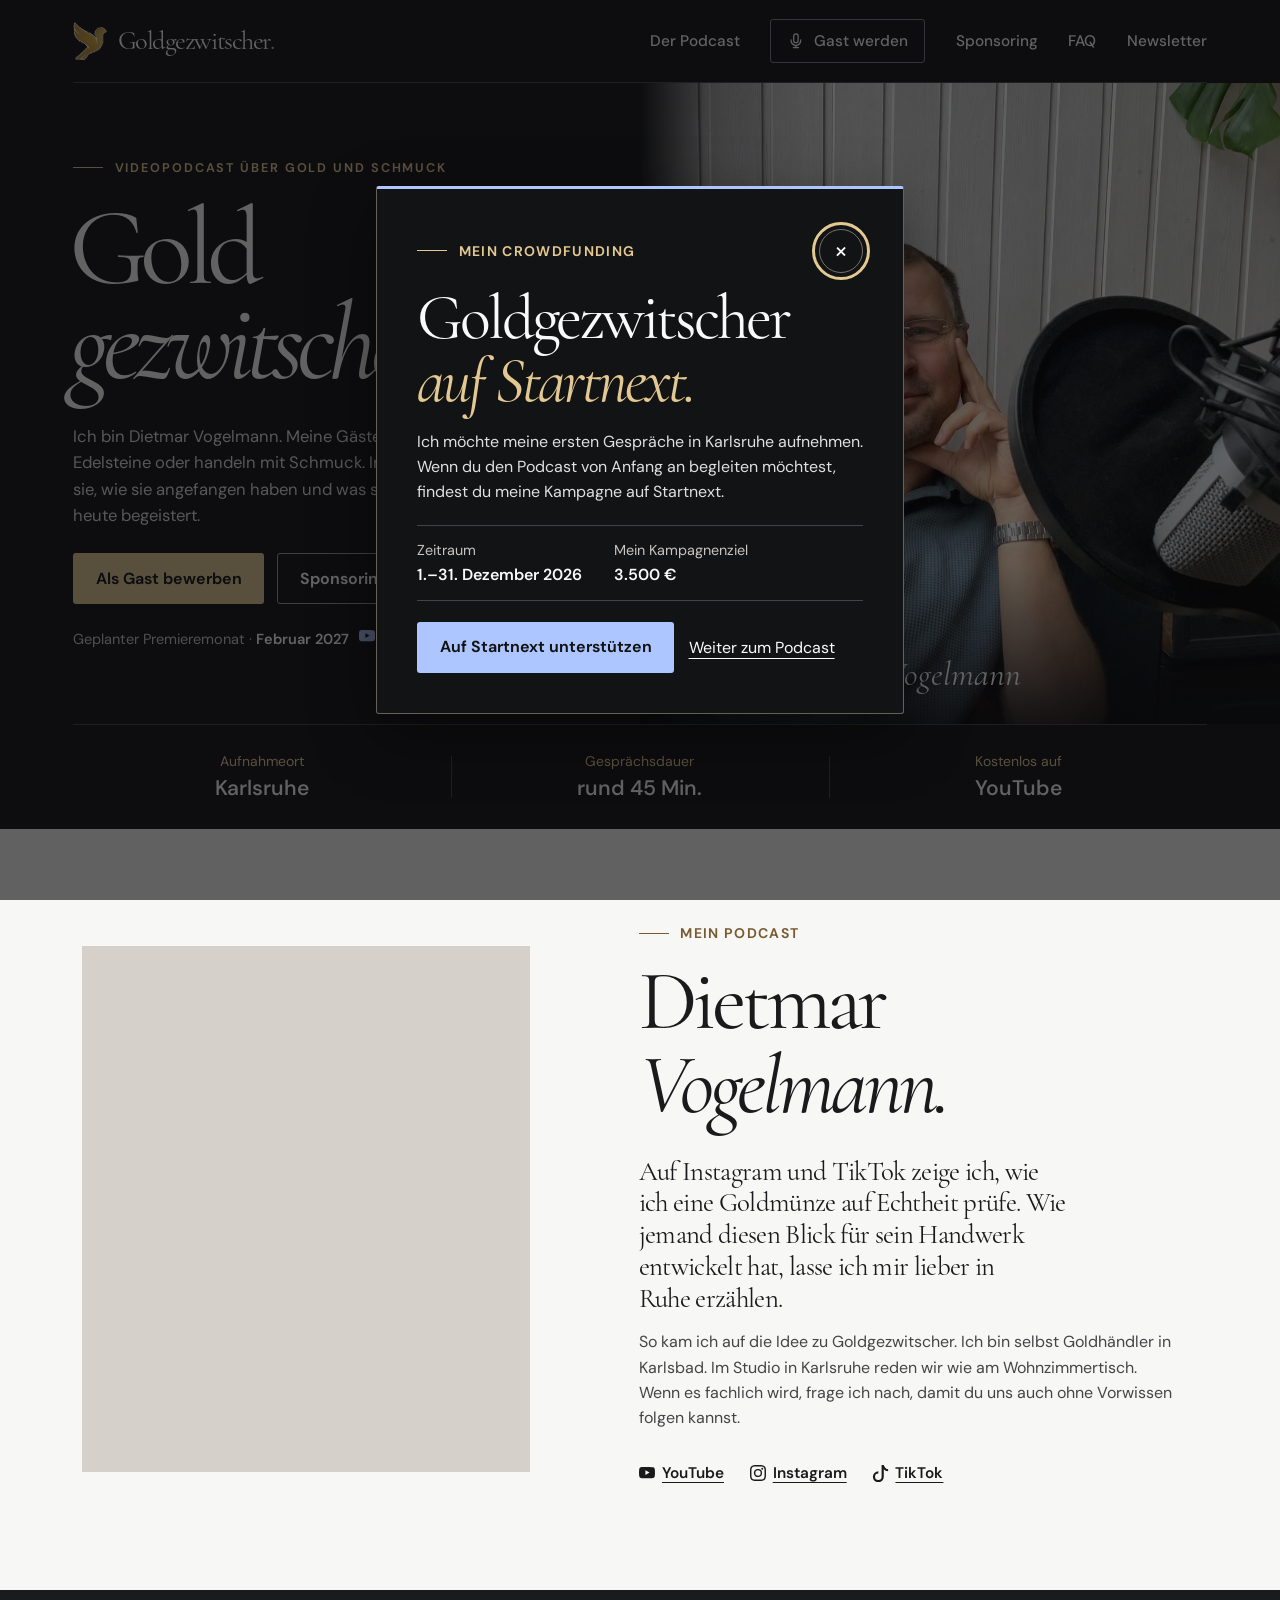
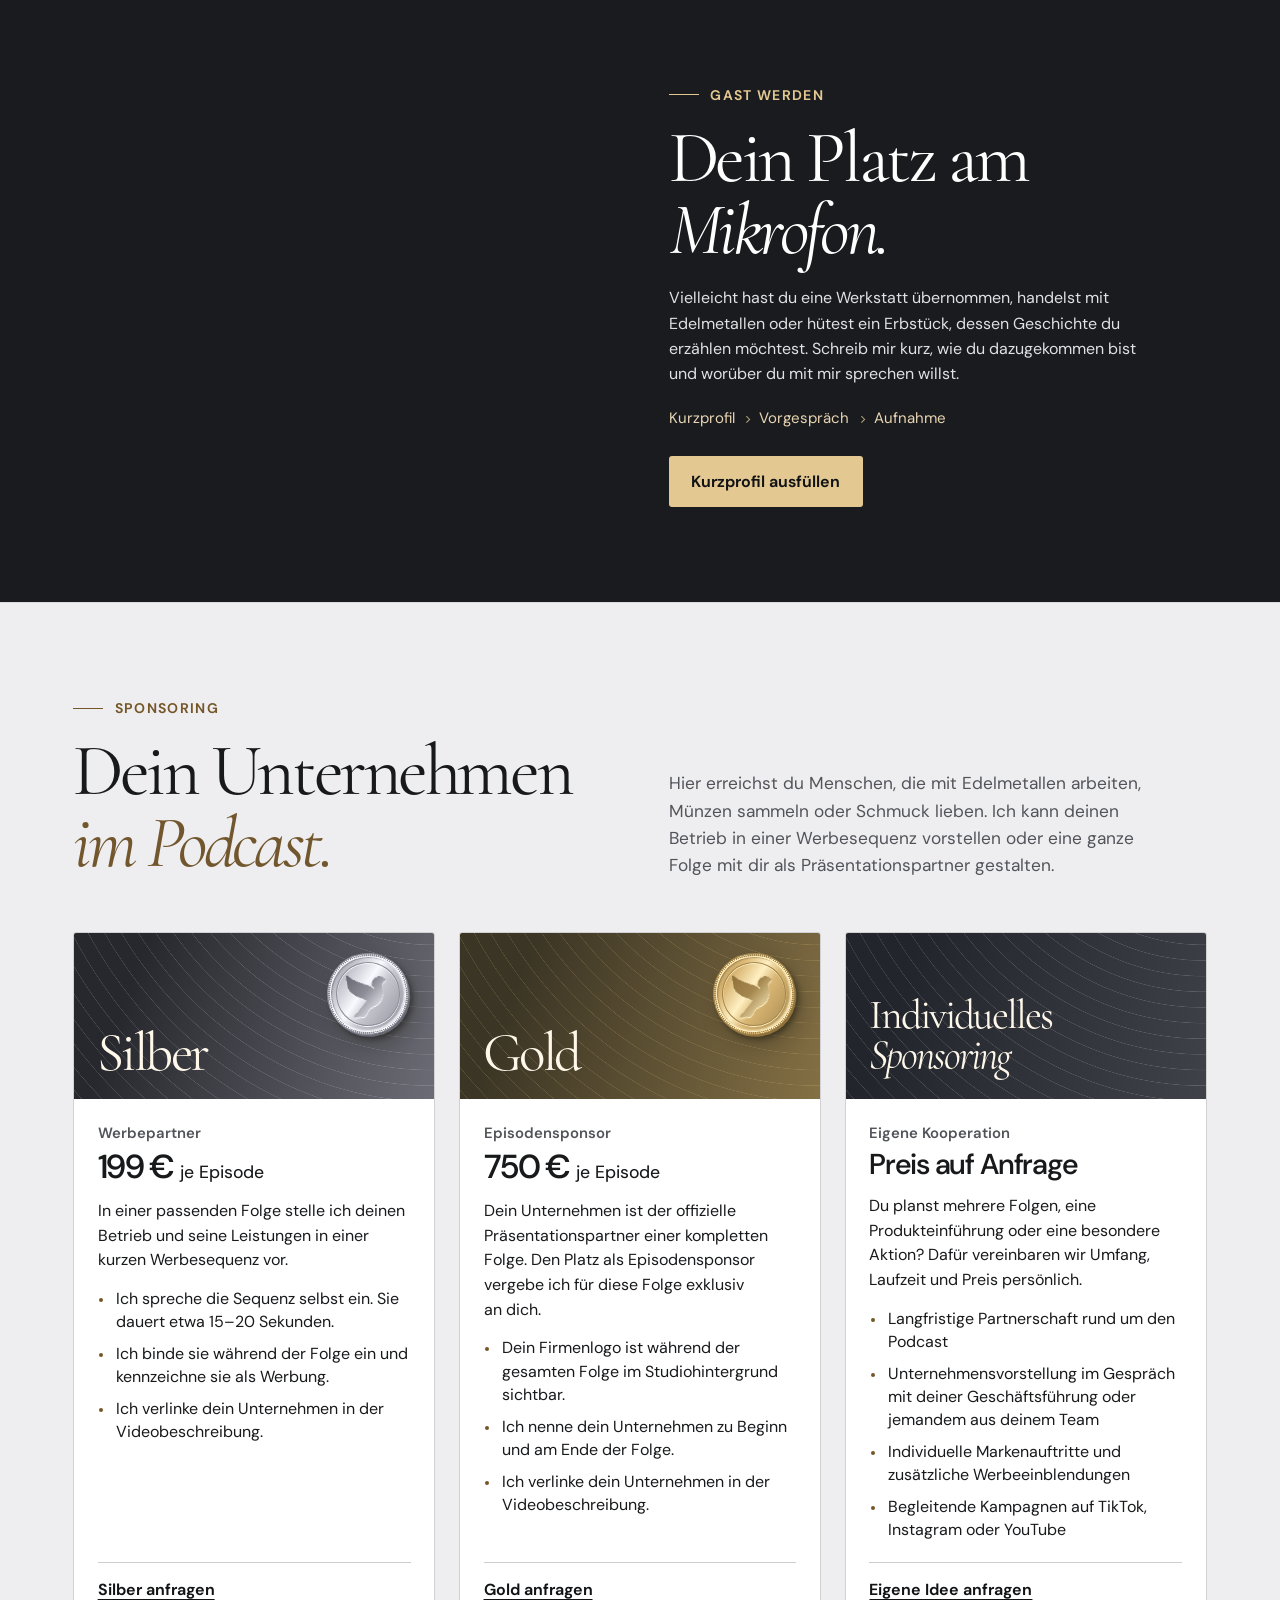
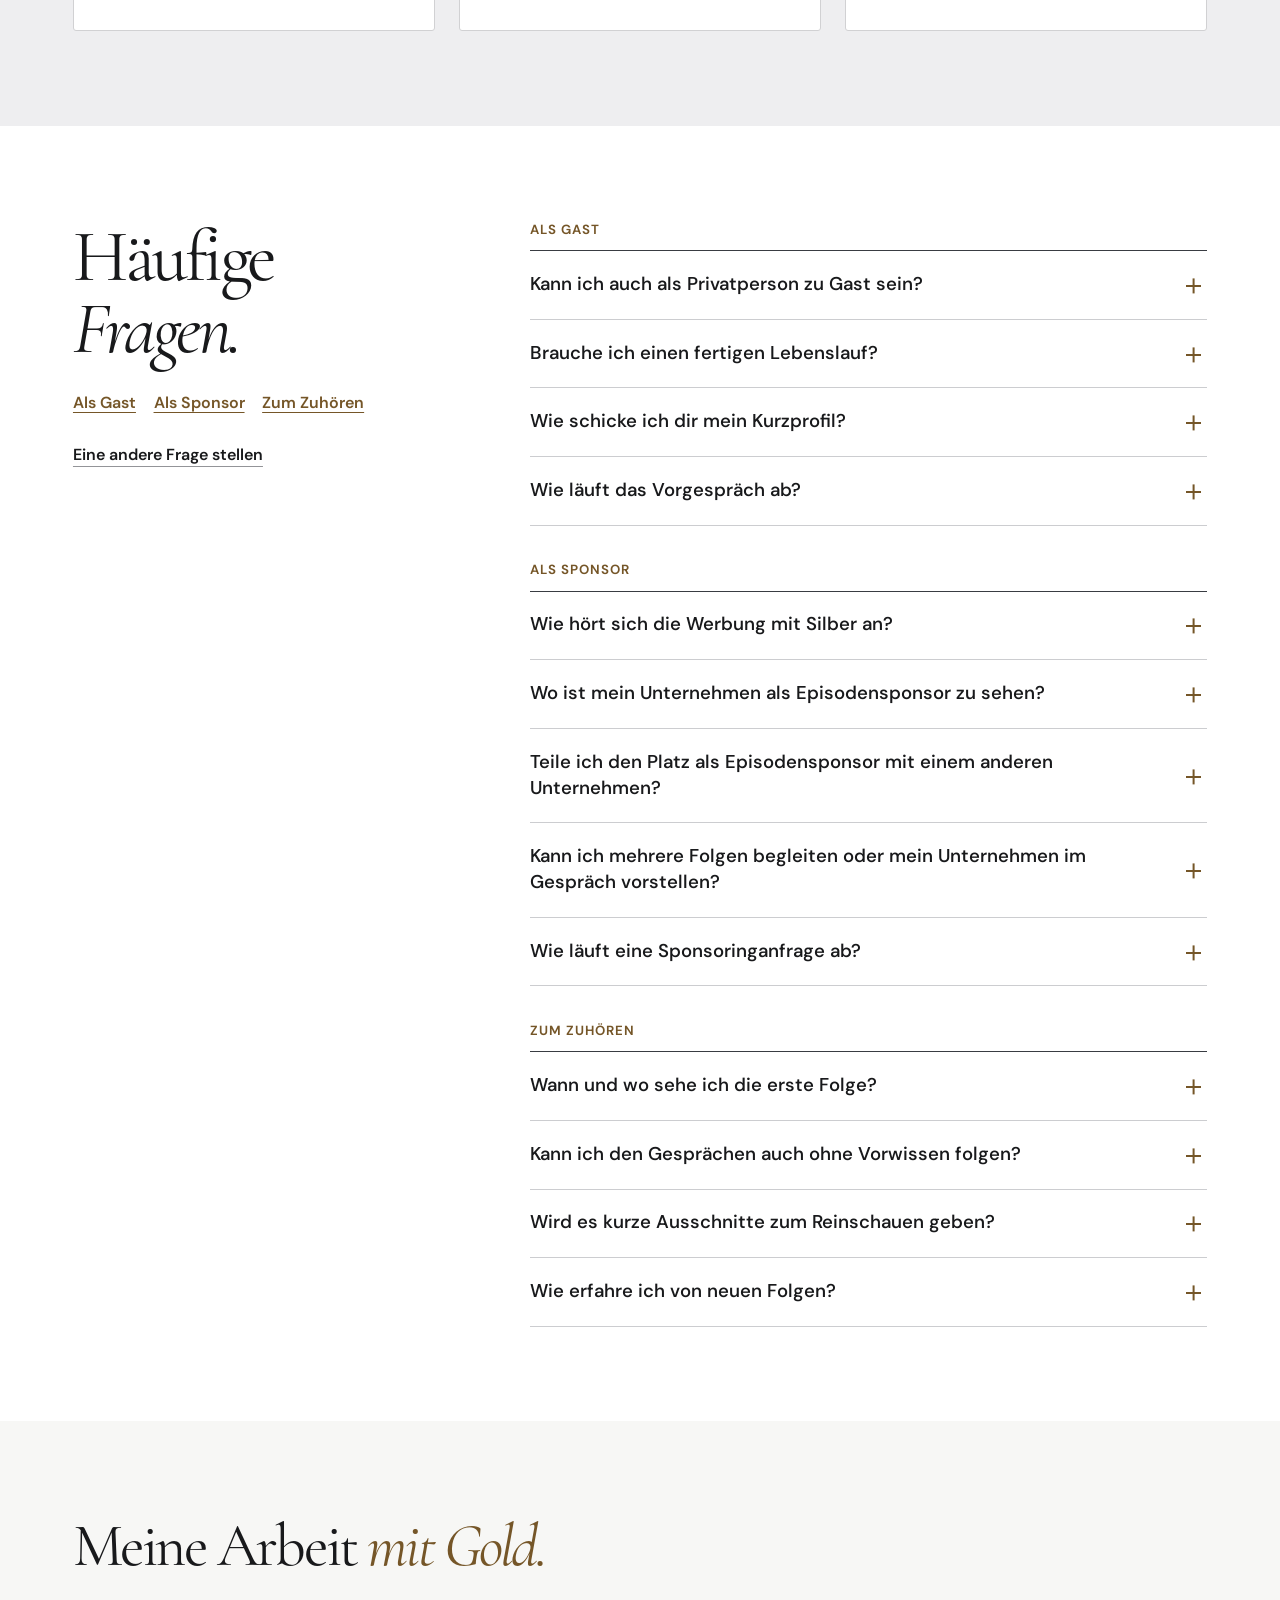
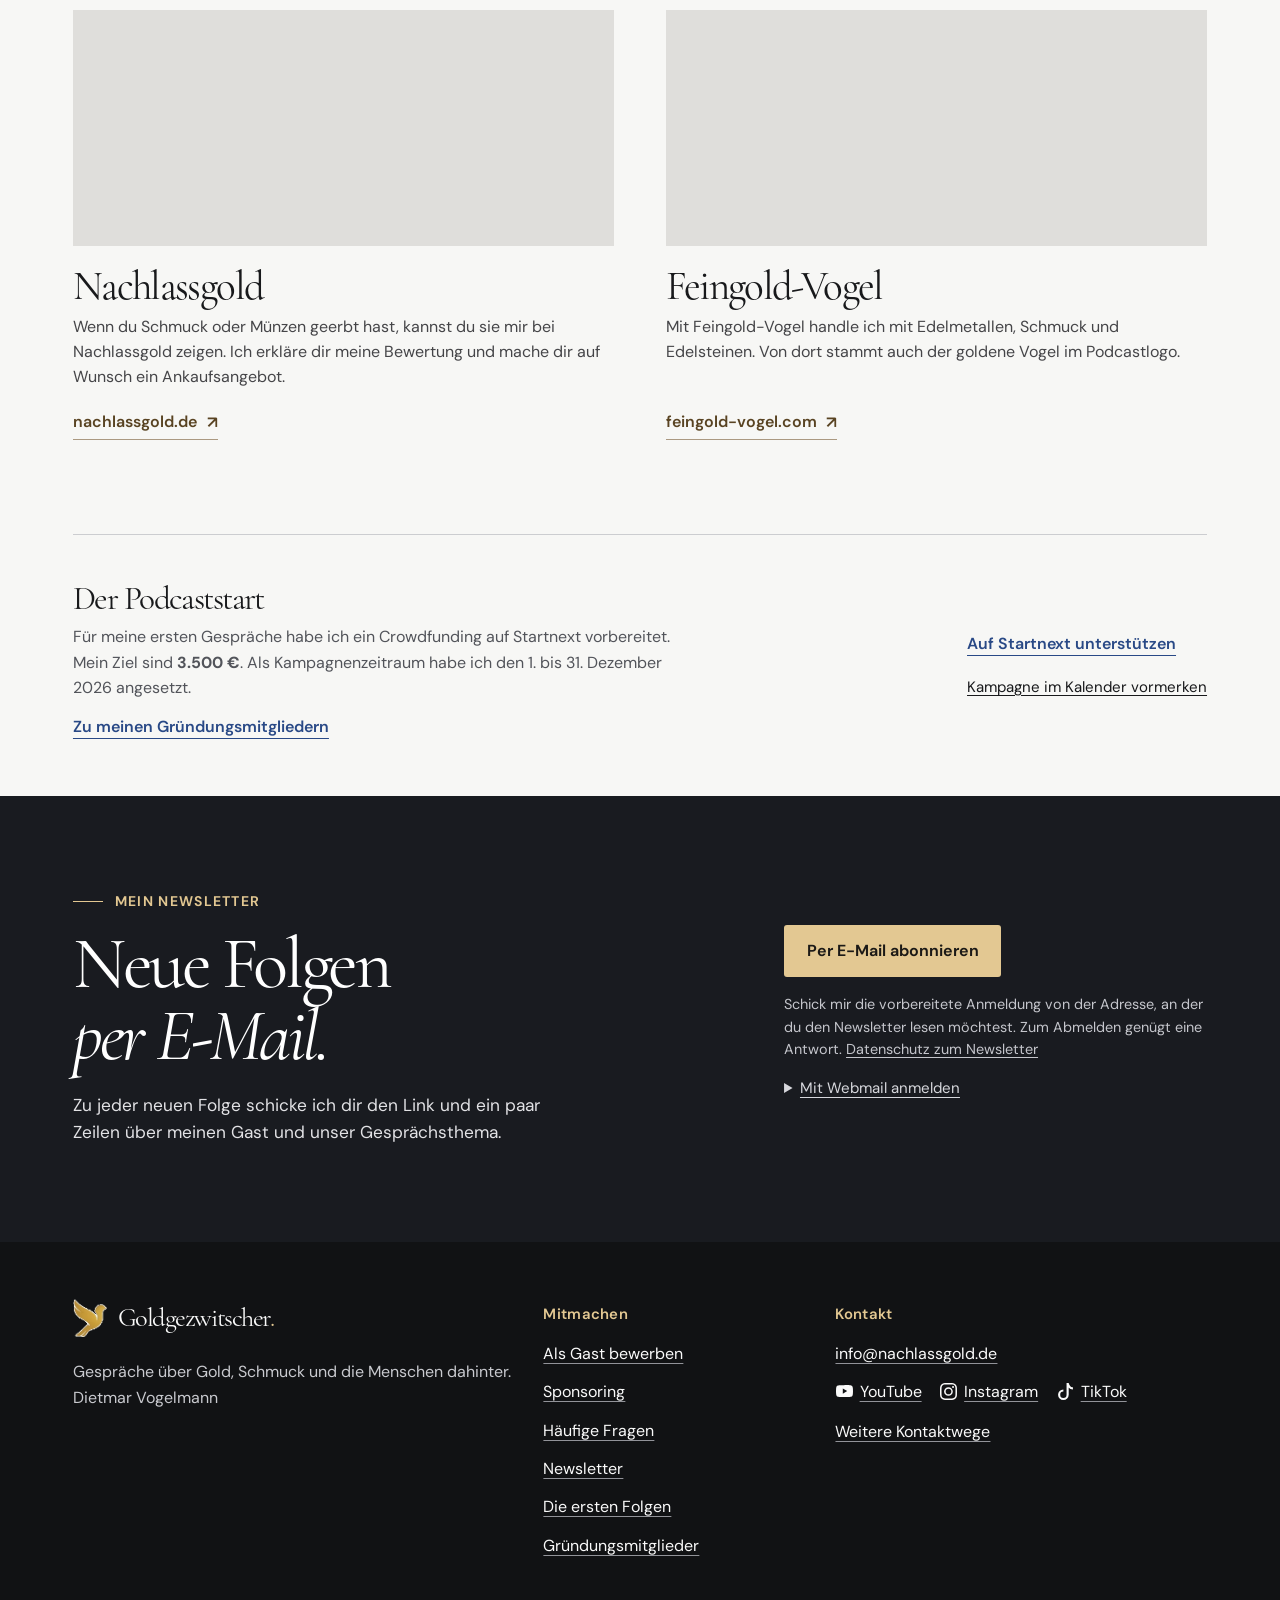
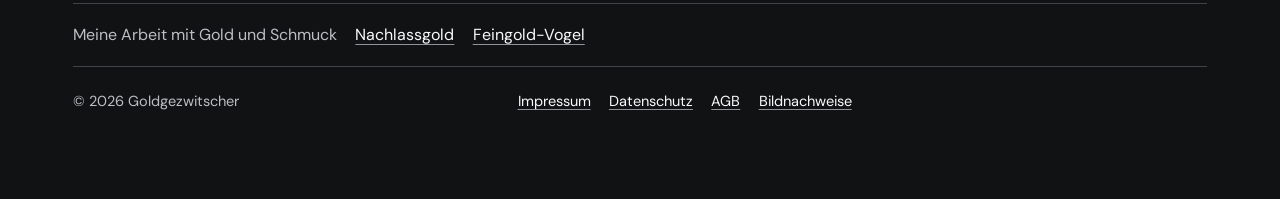
==== index.html @ 33277811 "Mache den Kampagnenhinweis wieder aufrufbar und ergänze Saphirblau" ====
<!doctype html>
<html lang="de">
  <head>
    <meta charset="utf-8">
    <meta name="viewport" content="width=device-width,initial-scale=1">
    <meta name="robots" content="noindex,nofollow">
    <meta name="referrer" content="no-referrer">
    <meta http-equiv="x-dns-prefetch-control" content="off">
    <meta http-equiv="Content-Security-Policy" content="default-src 'none'; img-src 'self'; style-src 'self'; script-src 'self'; font-src 'self'; connect-src 'self'; media-src 'self'; frame-src 'none'; object-src 'none'; base-uri 'none'; form-action 'none'">
    <meta name="theme-color" content="#121315">
    <title>Goldgezwitscher · Gespräche über Gold und Schmuck</title>
    <meta name="description" content="Ich bin Dietmar Vogelmann. In meinem Videopodcast erzählen Menschen aus Werkstatt und Handel von ihrer Arbeit mit Gold. Hier kannst du dich als Gast vorstellen oder ein Sponsoring anfragen.">
    <meta property="og:title" content="Goldgezwitscher · Gespräche über Gold und Schmuck">
    <meta property="og:description" content="Ich bin Dietmar Vogelmann. In meinem Videopodcast erzählen Menschen aus Werkstatt und Handel von ihrer Arbeit mit Gold. Hier kannst du dich als Gast vorstellen oder ein Sponsoring anfragen.">
    <meta property="og:image" content="https://goldgezwitscher.rateriser.tech/assets/v7-dietmar-am-mikrofon-1110.webp">
    <link rel="icon" href="assets/haus-vogel.webp" type="image/webp">
    <link rel="preload" href="assets/fonts/cormorant.woff2" as="font" type="font/woff2" crossorigin>
    <link rel="preload" href="assets/fonts/cormorant-italic.woff2" as="font" type="font/woff2" crossorigin>
    <link rel="stylesheet" href="assets/podcast.css?v=saphir1">
    <link rel="stylesheet" href="assets/sponsoring.css?v=angebote1">
    <link rel="stylesheet" href="assets/gastgeber.css?v=redaktion1">
    <link rel="stylesheet" href="assets/kampagne.css?v=saphir1">
    <script src="assets/podcast.js?v=saphir1" defer></script>
  </head>
  <body class="page-index">
    <a class="skip" href="#inhalt">Zum Inhalt</a>
    <header class="masthead">
      <div class="container header-inner">
        <a class="brand" href="index.html" aria-label="Goldgezwitscher, Startseite"><img src="assets/haus-vogel.webp" width="37" height="40" alt=""><span>Goldgezwitscher<span class="brand-stop">.</span></span></a>
        <button class="menu-toggle" type="button" aria-controls="hauptmenue" aria-expanded="false" hidden><span>Menü</span><svg class="icon" width="20" height="20" fill="none" stroke="currentColor" stroke-width="1.65" stroke-linecap="round" stroke-linejoin="round" aria-hidden="true" viewBox="0 0 24 24"><path d="M3 8h18M3 16h18"></path></svg></button>
        <nav id="hauptmenue" class="main-nav" aria-label="Hauptnavigation">
          <a href="#format">Der Podcast</a>
          <a href="#gast-werden" class="nav-guest"><svg class="icon" width="20" height="20" fill="none" stroke="currentColor" stroke-width="1.65" stroke-linecap="round" stroke-linejoin="round" aria-hidden="true" viewBox="0 0 24 24"><rect x="9" y="2.5" width="6" height="12" rx="3"></rect><path d="M5.5 10.5v1a6.5 6.5 0 0 0 13 0v-1M12 18v3m-3.5 0h7"></path></svg>Gast werden</a>
          <a href="#sponsoring">Sponsoring</a>
          <a href="#faq">FAQ</a>
          <a href="#startpost">Newsletter</a>
        </nav>
      </div>
    </header>
    <main id="inhalt" tabindex="-1">
      <section class="cover-hero">
        <div class="hero-stage">
          <div class="container hero-layout">
            <div class="hero-copy">
              <p class="eyebrow">Videopodcast über Gold und Schmuck</p>
              <h1 class="show-title" aria-label="Goldgezwitscher">Gold<em>gezwitscher<span>.</span></em></h1>
              <p class="hero-intro">Ich bin Dietmar Vogelmann. Meine Gäste schmieden Gold, prüfen Edelsteine oder handeln mit Schmuck. Im Podcast erzählen sie, wie sie angefangen haben und was sie an ihrer Arbeit bis heute begeistert.</p>
              <div class="actions hero-actions">
                <a class="button button-gold" href="bewerben.html#anfrage">Als Gast bewerben</a>
                <a class="button button-outline" href="#sponsoring">Sponsoring ansehen</a>
              </div>
              <p class="release-date"><span data-premiere-status>Geplanter Premieremonat · <time datetime="2027-02">Februar 2027</time></span> <a class="date-action" href="https://www.youtube.com/@feingoldvogel" data-premiere-action rel="external noreferrer">Mein YouTube-Kanal</a></p>
              <div class="theme-player" data-theme-player hidden>
                <p id="titelsong-label">Mein Titelsong</p>
                <audio aria-labelledby="titelsong-label" controls preload="none"></audio>
              </div>
            </div>
            <figure class="cover-portrait">
              <img src="assets/v7-dietmar-am-mikrofon-1110.webp" srcset="assets/v7-dietmar-am-mikrofon-540.webp 540w, assets/v7-dietmar-am-mikrofon-1110.webp 1110w" sizes="(max-width: 760px) 100vw, 51vw" width="1110" height="1398" alt="Mein Platz am Mikrofon im Aufnahmestudio" fetchpriority="high">
              <figcaption>Dietmar Vogelmann</figcaption>
            </figure>
          </div>
        </div>
        <dl class="container hero-facts" aria-label="Mein Podcast im Überblick">
          <div>
            <dt>Aufnahmeort</dt>
            <dd>Karlsruhe</dd>
          </div>
          <div>
            <dt>Gesprächsdauer</dt>
            <dd>rund 45 Min.</dd>
          </div>
          <div>
            <dt>Kostenlos auf</dt>
            <dd>YouTube</dd>
          </div>
        </dl>
      </section>
      <section class="studio-letter host-spread section" id="format" aria-labelledby="format-title">
        <div class="container">
          <div class="presenter-profile" id="gastgeber">
            <figure class="presenter-portrait">
              <img src="assets/dietmar-portrait-v13-640.webp" srcset="assets/dietmar-portrait-v13-640.webp 640w, assets/dietmar-portrait-v13-1120.webp 1120w" sizes="(min-width: 76rem) 28rem, (min-width: 48rem) 38vw, (min-width: 30rem) 24rem, 85vw" width="640" height="800" loading="lazy" decoding="async" alt="Mein Porträt im dunklen Sakko">
            </figure>
            <div class="presenter-story">
              <p class="eyebrow">Mein Podcast</p>
              <h2 id="format-title">Dietmar <em>Vogelmann.</em></h2>
              <p class="presenter-intro">Auf Instagram und TikTok zeige ich, wie ich eine Goldmünze auf Echtheit prüfe. Wie jemand diesen Blick für sein Handwerk entwickelt hat, lasse ich mir lieber in Ruhe erzählen.</p>
              <p class="presenter-detail">So kam ich auf die Idee zu Goldgezwitscher. Ich bin selbst Goldhändler in Karlsbad. Im Studio in Karlsruhe reden wir wie am Wohnzimmertisch. Wenn es fachlich wird, frage ich nach, damit du uns auch ohne Vorwissen folgen kannst.</p>
              <div class="profile-links presenter-social" aria-label="Meine Social-Media-Profile">
                <a href="https://www.youtube.com/@feingoldvogel" rel="external noreferrer">YouTube</a>
                <a href="https://www.instagram.com/feingold_vogel/" rel="external noreferrer">Instagram</a>
                <a href="https://www.tiktok.com/@feingold.vogel" rel="external noreferrer">TikTok</a>
              </div>
            </div>
          </div>
        </div>
      </section>
      <section class="guest-invite" id="gast-werden" aria-labelledby="guest-title">
        <div class="container invite-spread">
          <figure class="invite-image"><img src="assets/v7-studio-960.webp" width="960" height="640" loading="lazy" decoding="async" alt="Studiomikrofon mit Popschutz"></figure>
          <div class="invite-copy">
            <p class="eyebrow">Gast werden</p>
            <h2 id="guest-title">Dein Platz am <em>Mikrofon.</em></h2>
            <p>Vielleicht hast du eine Werkstatt übernommen, handelst mit Edelmetallen oder hütest ein Erbstück, dessen Geschichte du erzählen möchtest. Schreib mir kurz, wie du dazugekommen bist und worüber du mit mir sprechen willst.</p>
            <ol class="guest-steps" aria-label="So läuft die Gastbewerbung ab"><li>Kurzprofil</li><li>Vorgespräch</li><li>Aufnahme</li></ol>
            <a class="button button-gold" href="bewerben.html#anfrage">Kurzprofil ausfüllen</a>
          </div>
        </div>
      </section>
      <section class="partnerships section" id="sponsoring" aria-labelledby="partner-title">
        <div class="container">
          <div class="partner-intro">
            <div>
              <p class="eyebrow">Sponsoring</p>
              <h2 id="partner-title">Dein Unternehmen <em>im Podcast.</em></h2>
            </div>
            <p>Hier erreichst du Menschen, die mit Edelmetallen arbeiten, Münzen sammeln oder Schmuck lieben. Ich kann deinen Betrieb in einer Werbesequenz vorstellen oder eine ganze Folge mit dir als Präsentationspartner gestalten.</p>
          </div>
          <div class="partner-grid">
            <article class="partner-card tier-silber" aria-labelledby="tier-silber">
              <div class="partner-face">
                <div class="foil-stamp" aria-hidden="true"><span class="minted-bird"></span></div>
                <h3 id="tier-silber">Silber</h3>
              </div>
              <div class="partner-details">
                <p class="partner-scope">Werbepartner</p>
                <p class="partner-price">199 € <span class="price-unit">je Episode</span></p>
                <p class="partner-description">In einer passenden Folge stelle ich deinen Betrieb und seine Leistungen in einer kurzen Werbesequenz vor.</p>
                <ul class="partner-benefits">
                  <li>Ich spreche die Sequenz selbst ein. Sie dauert etwa 15–20 Sekunden.</li>
                  <li>Ich binde sie während der Folge ein und kennzeichne sie als Werbung.</li>
                  <li>Ich verlinke dein Unternehmen in der Videobeschreibung.</li>
                </ul>
                <a class="partner-action" href="sponsoren.html?paket=silber#anfrage">Silber anfragen</a>
              </div>
            </article>
            <article class="partner-card tier-gold" aria-labelledby="tier-gold">
              <div class="partner-face">
                <div class="foil-stamp" aria-hidden="true"><span class="minted-bird"></span></div>
                <h3 id="tier-gold">Gold</h3>
              </div>
              <div class="partner-details">
                <p class="partner-scope">Episodensponsor</p>
                <p class="partner-price">750 € <span class="price-unit">je Episode</span></p>
                <p class="partner-description">Dein Unternehmen ist der offizielle Präsentationspartner einer kompletten Folge. Den Platz als Episodensponsor vergebe ich für diese Folge exklusiv an dich.</p>
                <ul class="partner-benefits">
                  <li>Dein Firmenlogo ist während der gesamten Folge im Studiohintergrund sichtbar.</li>
                  <li>Ich nenne dein Unternehmen zu Beginn und am Ende der Folge.</li>
                  <li>Ich verlinke dein Unternehmen in der Videobeschreibung.</li>
                </ul>
                <a class="partner-action" href="sponsoren.html?paket=gold#anfrage">Gold anfragen</a>
              </div>
            </article>
            <article class="partner-card tier-individuell" aria-labelledby="tier-individuell">
              <div class="partner-face">
                <h3 id="tier-individuell">Individuelles <em>Sponsoring</em></h3>
              </div>
              <div class="partner-details">
                <p class="partner-scope">Eigene Kooperation</p>
                <p class="partner-price">Preis auf Anfrage</p>
                <p class="partner-description">Du planst mehrere Folgen, eine Produkteinführung oder eine besondere Aktion? Dafür vereinbaren wir Umfang, Laufzeit und Preis persönlich.</p>
                <ul class="partner-benefits">
                  <li>Langfristige Partnerschaft rund um den Podcast</li>
                  <li>Unternehmensvorstellung im Gespräch mit deiner Geschäftsführung oder jemandem aus deinem Team</li>
                  <li>Individuelle Markenauftritte und zusätzliche Werbeeinblendungen</li>
                  <li>Begleitende Kampagnen auf TikTok, Instagram oder YouTube</li>
                </ul>
                <a class="partner-action" href="sponsoren.html?paket=individuell#anfrage">Eigene Idee anfragen</a>
              </div>
            </article>
          </div>
        </div>
      </section>
      <section class="faq section" id="faq" aria-labelledby="faq-title">
        <div class="container faq-layout">
          <div class="faq-intro">
            <h2 id="faq-title">Häufige <em>Fragen.</em></h2>
            <nav class="faq-topics" aria-label="Fragen nach Thema">
              <a href="#gastfragen">Als Gast</a>
              <a href="#sponsorfragen">Als Sponsor</a>
              <a href="#hoererfragen">Zum Zuhören</a>
            </nav>
            <a class="text-link faq-contact" href="mailto:info@nachlassgold.de?subject=Frage%20zu%20Goldgezwitscher">Eine andere Frage stellen</a>
          </div>
          <div class="faq-questions">
            <h3 class="faq-category" id="gastfragen">Als Gast</h3>
            <details>
              <summary>Kann ich auch als Privatperson zu Gast sein?</summary>
              <p>Ja. Vielleicht besitzt du einen Ring, der in deiner Familie von Hand zu Hand gegangen ist, oder sammelst Münzen und kannst von einem besonderen Fund erzählen. Mich interessiert, was du selbst erlebt hast. Im <a href="bewerben.html#anfrage">Kurzprofil</a> kannst du „Ich komme als Privatperson“ auswählen.</p>
            </details>
            <details>
              <summary>Brauche ich einen fertigen Lebenslauf?</summary>
              <p>Ein paar Stichpunkte im Formular reichen mir. Schreib mir, wie du zu deinem Thema gekommen bist und über welches Erlebnis du gern sprechen würdest. Wenn du mir deine Arbeit zeigen möchtest, kannst du eine Website oder ein Social-Media-Profil verlinken.</p>
            </details>
            <details>
              <summary>Wie schicke ich dir mein Kurzprofil?</summary>
              <p>Am Ende des <a href="bewerben.html#anfrage">Gastformulars</a> kannst du deine Angaben als E-Mail vorbereiten und in Ruhe durchlesen. Deine Bewerbung erreicht mich, sobald du die Nachricht in deinem Postfach abgeschickt hast. Für Webmail kannst du den fertigen Text auch kopieren.</p>
            </details>
            <details>
              <summary>Wie läuft das Vorgespräch ab?</summary>
              <p>Wenn dein Thema zu einer Folge passt, melde ich mich per E-Mail, und wir verabreden uns zum Telefonieren. Du erzählst mir, was dir an deiner Geschichte wichtig ist. Danach entscheiden wir gemeinsam, ob wir das Gespräch im Studio in Karlsruhe aufnehmen.</p>
            </details>
            <h3 class="faq-category" id="sponsorfragen">Als Sponsor</h3>
            <details>
              <summary>Wie hört sich die Werbung mit Silber an?</summary>
              <p>Ich spreche eine etwa 15–20 Sekunden lange Sequenz ein, die zum Thema der Folge passt. Darin nenne ich deinen Betrieb und seine Leistungen. Ich kennzeichne die Sequenz als Werbung und setze deinen Unternehmenslink in die Videobeschreibung. <a href="sponsoren.html?paket=silber#anfrage">Als Werbepartner anfragen</a></p>
            </details>
            <details>
              <summary>Wo ist mein Unternehmen als Episodensponsor zu sehen?</summary>
              <p>Mit <a href="sponsoren.html?paket=gold#anfrage">Gold</a> ist dein Logo die ganze Folge über im Studiohintergrund sichtbar. Ich stelle dein Unternehmen zu Beginn und am Ende namentlich vor. In der Videobeschreibung können die Zuschauer direkt auf deine Website gehen.</p>
            </details>
            <details>
              <summary>Teile ich den Platz als Episodensponsor mit einem anderen Unternehmen?</summary>
              <p>Für jede Folge vergebe ich die Rolle des offiziellen Präsentationspartners exklusiv an ein Unternehmen. Wenn du dich für eine bestimmte Folge interessierst, besprechen wir vor deiner Zusage, ob der Platz noch frei ist und ob das Thema zu dir passt.</p>
            </details>
            <details>
              <summary>Kann ich mehrere Folgen begleiten oder mein Unternehmen im Gespräch vorstellen?</summary>
              <p>Ja. Im Rahmen einer <a href="sponsoren.html?paket=individuell#anfrage">individuellen Kooperation</a> können wir eine Folgenreihe planen oder ein Gespräch mit jemandem aus deinem Unternehmen aufnehmen. Auch eine Produkteinführung oder eine begleitende Social-Media-Kampagne ist möglich. Dafür vereinbaren wir Umfang, Laufzeit und Preis gemeinsam.</p>
            </details>
            <details>
              <summary>Wie läuft eine Sponsoringanfrage ab?</summary>
              <p>Erzähl mir in der <a href="sponsoren.html#anfrage">Sponsoringanfrage</a> kurz von deinem Betrieb und deiner Idee. Wenn du noch kein Paket im Sinn hast, wähle „Ich bin noch unsicher“. Ich melde mich per E-Mail, und wir besprechen die Einzelheiten, bevor du dich entscheidest.</p>
            </details>
            <h3 class="faq-category" id="hoererfragen">Zum Zuhören</h3>
            <details>
              <summary>Wann und wo sehe ich die erste Folge?</summary>
              <p><span data-premiere-status>Für die erste Folge habe ich <time datetime="2027-02">Februar 2027</time> als Premieremonat vorgesehen.</span> Meine Gespräche veröffentliche ich in voller Länge kostenlos auf YouTube. <a href="https://www.youtube.com/@feingoldvogel" data-premiere-action rel="external noreferrer">Zu meinem YouTube-Kanal</a></p>
            </details>
            <details>
              <summary>Kann ich den Gesprächen auch ohne Vorwissen folgen?</summary>
              <p>Ja. Wenn ein Gast zum Beispiel erzählt, wie er einen Edelstein beurteilt, frage ich, worauf er dabei achtet. Mich interessieren die kleinen Unterschiede, die du beim ersten Hinsehen vielleicht übersiehst.</p>
            </details>
            <details>
              <summary>Wird es kurze Ausschnitte zum Reinschauen geben?</summary>
              <p>Ja, ich plane Ausschnitte für <a href="https://www.instagram.com/feingold_vogel/" rel="external noreferrer">Instagram</a>, <a href="https://www.tiktok.com/@feingold.vogel" rel="external noreferrer">TikTok</a> und <a href="https://www.youtube.com/@feingoldvogel" rel="external noreferrer">YouTube Shorts</a>. So kannst du dir erst einmal einen Eindruck vom Gast und vom Gespräch machen.</p>
            </details>
            <details>
              <summary>Wie erfahre ich von neuen Folgen?</summary>
              <p>Über <a href="#startpost">meinen Newsletter</a> bekommst du den Link zur ganzen Folge und ein paar Zeilen zu meinem Gast. Ich kündige die Gespräche auch auf meinen Feingold-Vogel-Kanälen bei <a href="https://www.instagram.com/feingold_vogel/" rel="external noreferrer">Instagram</a> und <a href="https://www.tiktok.com/@feingold.vogel" rel="external noreferrer">TikTok</a> an.</p>
            </details>
          </div>
        </div>
      </section>
      <section class="presenter-companies section" id="unternehmen" aria-labelledby="companies-title">
        <div class="container">
          <h2 id="companies-title">Meine Arbeit <em>mit Gold.</em></h2>
          <div class="presenter-companies-grid">
            <a class="company-feature" href="https://www.nachlassgold.de/" rel="external noreferrer" aria-labelledby="nachlassgold-title nachlassgold-website">
              <div class="company-photo"><img src="assets/ringpruefung.webp" width="1200" height="800" loading="lazy" decoding="async" alt="Ein Ring wird mit einer Juwelierlupe geprüft"></div>
              <h3 id="nachlassgold-title">Nachlassgold</h3>
              <p>Wenn du Schmuck oder Münzen geerbt hast, kannst du sie mir bei Nachlassgold zeigen. Ich erkläre dir meine Bewertung und mache dir auf Wunsch ein Ankaufsangebot.</p>
              <span class="company-destination" id="nachlassgold-website">nachlassgold.de <span aria-hidden="true">↗</span></span>
            </a>
            <a class="company-feature" href="https://www.feingold-vogel.com/" rel="external noreferrer" aria-labelledby="feingold-title feingold-website">
              <div class="company-photo"><img src="assets/feingoldbarren.webp" width="960" height="640" loading="lazy" decoding="async" alt="Drei geprägte Feingoldbarren auf dunklem Untergrund"></div>
              <h3 id="feingold-title">Feingold-Vogel</h3>
              <p>Mit Feingold-Vogel handle ich mit Edelmetallen, Schmuck und Edelsteinen. Von dort stammt auch der goldene Vogel im Podcastlogo.</p>
              <span class="company-destination" id="feingold-website">feingold-vogel.com <span aria-hidden="true">↗</span></span>
            </a>
          </div>
        </div>
      </section>
      <section class="campaign-note" id="crowdfunding" aria-labelledby="campaign-title">
        <div class="container campaign-note-inner">
          <div>
            <h2 id="campaign-title">Der Podcaststart</h2>
            <p>Für meine ersten Gespräche habe ich ein Crowdfunding auf Startnext vorbereitet. Mein Ziel sind <strong>3.500&nbsp;€</strong>. Als Kampagnenzeitraum habe ich den <time datetime="2026-12-01">1.</time> bis <time datetime="2026-12-31">31. Dezember 2026</time> angesetzt.</p>
            <a class="text-link campaign-founders" href="gruendungsmitglieder.html">Zu meinen Gründungsmitgliedern</a>
          </div>
          <div class="campaign-links">
            <a class="text-link" data-campaign-link href="https://www.startnext.com/goldgezwitscher" rel="external noreferrer">Projekt auf Startnext ansehen</a>
            <a class="campaign-calendar" data-campaign-calendar href="goldgezwitscher.ics" download>Kampagne im Kalender vormerken</a>
          </div>
        </div>
      </section>
      <section class="newsletter-section section" id="startpost" aria-labelledby="signup-title">
        <div class="container newsletter-layout">
          <div>
            <p class="eyebrow">Mein Newsletter</p>
            <h2 id="signup-title">Neue Folgen <em>per E-Mail.</em></h2>
            <p class="section-lead">Zu jeder neuen Folge schicke ich dir den Link und ein paar Zeilen über meinen Gast und unser Gesprächsthema.</p>
          </div>
          <div class="newsletter-enrollment">
            <a class="button button-gold" href="mailto:info@nachlassgold.de?subject=Anmeldung%20zum%20Goldgezwitscher-Newsletter&amp;body=Hallo%20Dietmar%2C%0D%0A%0D%0Aich%20m%C3%B6chte%20deinen%20Goldgezwitscher-Newsletter%20zu%20neuen%20Folgen%2C%20G%C3%A4sten%20und%20zum%20Crowdfunding%20erhalten.%20Bitte%20schicke%20ihn%20an%20die%20Absenderadresse%20dieser%20E-Mail.%0D%0A%0D%0AViele%20Gr%C3%BC%C3%9Fe">Per E-Mail abonnieren</a>
            <p class="fine-print">Schick mir die vorbereitete Anmeldung von der Adresse, an der du den Newsletter lesen möchtest. Zum Abmelden genügt eine Antwort. <a href="startpost-datenschutz.html">Datenschutz zum Newsletter</a></p>
            <details class="draft-text newsletter-webmail">
              <summary>Mit Webmail anmelden</summary>
              <p>Schicke mir diesen Text an <a href="mailto:info@nachlassgold.de">info@nachlassgold.de</a>.</p>
              <textarea id="newsletter-message" rows="6" readonly aria-label="Text für deine Newsletter-Anmeldung">Hallo Dietmar,

ich möchte deinen Goldgezwitscher-Newsletter zu neuen Folgen, Gästen und zum Crowdfunding erhalten. Bitte schicke ihn an die Absenderadresse dieser E-Mail.

Viele Grüße</textarea>
              <button type="button" class="button button-paper" data-copy hidden>Anmeldetext kopieren</button>
              <p class="copy-status" role="status"></p>
            </details>
          </div>
        </div>
      </section>
    </main>
    <footer class="site-footer" id="social">
      <div class="container">
        <div class="footer-main">
          <div>
            <a class="brand" href="index.html" aria-label="Goldgezwitscher, Startseite"><img src="assets/haus-vogel.webp" width="37" height="40" alt=""><span>Goldgezwitscher<span class="brand-stop">.</span></span></a>
            <p>Gespräche über Gold, Schmuck und die Menschen dahinter.<br>Dietmar Vogelmann</p>
          </div>
          <nav aria-label="Mitmachen">
            <h2>Mitmachen</h2>
            <a href="bewerben.html#anfrage">Als Gast bewerben</a>
            <a href="#sponsoring">Sponsoring</a>
            <a href="#faq">Häufige Fragen</a>
            <a href="#startpost">Newsletter</a>
            <a href="#crowdfunding">Die ersten Folgen</a>
            <a href="gruendungsmitglieder.html">Gründungsmitglieder</a>
          </nav>
          <nav aria-label="Kontakt und Social Media">
            <h2>Kontakt</h2>
            <a href="mailto:info@nachlassgold.de">info@nachlassgold.de</a>
            <div class="footer-social">
              <a href="https://www.youtube.com/@feingoldvogel" rel="external noreferrer">YouTube</a>
              <a href="https://www.instagram.com/feingold_vogel/" class="" rel="external noreferrer">Instagram</a>
              <a href="https://www.tiktok.com/@feingold.vogel" class="" rel="external noreferrer">TikTok</a>
              <a href="impressum.html#kontakt">Weitere Kontaktwege</a>
            </div>
          </nav>
        </div>
        <div class="footer-family">
          <span>Meine Arbeit mit Gold und Schmuck</span>
          <a href="https://www.nachlassgold.de/" class="" rel="external noreferrer">Nachlassgold</a>
          <a href="https://www.feingold-vogel.com/" class="" rel="external noreferrer">Feingold-Vogel</a>
        </div>
        <div class="footer-fine">
          <span>© 2026 Goldgezwitscher</span>
          <nav aria-label="Rechtliches">
            <a href="impressum.html">Impressum</a>
            <a href="datenschutz.html">Datenschutz</a>
            <a href="agb.html">AGB</a>
            <a href="bildnachweise.html">Bildnachweise</a>
          </nav>
          <a class="regional" href="https://karlsbader-selbststaendigen.de/" rel="external noreferrer"><img src="assets/karlsbader-v20-480.webp" width="96" height="54" loading="lazy" alt="Die Karlsbader Selbstständigen"></a>
        </div>
      </div>
    </footer>
  </body>
</html>
---- assets/podcast.css ----
@font-face {
  font-family: 'Cormorant';
  src: url('fonts/cormorant.woff2') format('woff2');
  font-style: normal;
  font-weight: 300 700;
  font-display: swap;
}
@font-face {
  font-family: 'Cormorant';
  src: url('fonts/cormorant-italic.woff2') format('woff2');
  font-style: italic;
  font-weight: 300 700;
  font-display: swap;
}
@font-face {
  font-family: 'DM Sans';
  src: url('fonts/dmsans.woff2') format('woff2');
  font-style: normal;
  font-weight: 100 1000;
  font-display: swap;
}

:root {
  --charcoal: #121315;
  --deep: #111214;
  --slate: #393c42;
  --ink: #18191b;
  --muted: #52545a;
  --gold: #e3c892;
  --brass: #755628;
  --sapphire-ink: #294986;
  --sapphire-light: #aec6ff;
  --sapphire-wash: #edf2fb;
  --paper: #f5f5f5;
  --light: #fafafa;
  --mist: #e5e6e8;
  --line: #cccdd0;
  --dark-line: #424347;
  --serif: 'Cormorant', Georgia, serif;
  --sans: 'DM Sans', system-ui, sans-serif;
  --gutter: clamp(1.25rem, 5.7vw, 5.75rem);
  --section-space: clamp(3.8rem, 7.4vw, 7.25rem);
}

*, *::before, *::after { box-sizing: border-box; }
html { scroll-padding-top: 1.2rem; -webkit-text-size-adjust: 100%; }
body { margin: 0; background: var(--paper); color: var(--ink); font: 400 1rem/1.58 var(--sans); }
img { display: block; max-width: 100%; }
figure, p, h1, h2, h3, dl, dd { margin: 0; }
a { color: inherit; text-underline-offset: .23em; }
button, input, textarea, select { font: inherit; color: inherit; }
button { cursor: pointer; }
[hidden] { display: none !important; }
h1, h2, h3 { font-family: var(--serif); font-weight: 500; line-height: .99; letter-spacing: -.047em; }
h1 { font-size: clamp(3.45rem, 7.55vw, 7.05rem); }
h2 { font-size: clamp(2.8rem, 5.7vw, 5.3rem); }
h3 { font-size: clamp(2.15rem, 3.1vw, 3.25rem); }
h1 em, h2 em { font-weight: inherit; }
p { text-wrap: pretty; }
a:focus-visible, button:focus-visible, summary:focus-visible, input:focus-visible,
select:focus-visible, textarea:focus-visible, [tabindex="-1"]:focus-visible {
  outline: 3px solid #a96712; outline-offset: 4px;
}
.masthead :focus-visible, .cover-hero :focus-visible, .site-footer :focus-visible,
.invitation :focus-visible, .partner-heading :focus-visible { outline-color: var(--gold); }
.container, .inner, .legal-intro .inner, .v16-legal-intro {
  width: min(76rem, calc(100% - 2 * var(--gutter)));
  margin-inline: auto;
}
.section { padding-block: var(--section-space); }
.skip { position: absolute; z-index: 20; left: .75rem; top: .75rem; padding: .75rem 1rem; color: var(--charcoal); background: var(--light); transform: translateY(-160%); }
.skip:focus { transform: none; }
.eyebrow, .eyeline, .kicker {
  display: flex; align-items: center; gap: .7rem; color: var(--brass);
  font: 650 .875rem/1.45 var(--sans); letter-spacing: .095em; text-transform: uppercase;
}
.eyebrow::before, .eyeline::before {
  content: ''; width: 1.9rem; height: 1px; flex: 0 0 auto; background: currentColor;
}
.eyebrow + :is(h1,h2) { margin-top: 1.05rem; }
.icon { display: inline-block; width: 1.16em; height: 1.16em; flex: 0 0 auto; }
.actions, .inline-links { display: flex; flex-wrap: wrap; align-items: center; gap: .8rem 1.6rem; }
.button {
  display: inline-flex; align-items: center; justify-content: center; gap: .65rem;
  min-height: 3.22rem; padding: .77rem 1.35rem; border: 1px solid transparent;
  border-radius: 3px; font: 650 1rem/1.35 var(--sans); text-decoration: none;
  transition: background-color .2s ease, border-color .2s ease;
}
.button-gold { background: var(--gold); color: var(--deep); }
.button-gold:hover { background: #f1ddb3; }
.button-green { background: var(--charcoal); color: var(--light); }
.button-green:hover { background: #36373b; }
.button-paper { color: var(--ink); background: transparent; border-color: #85868b; }
.button-paper:hover { background: #e9eaed; }
.text-link {
  display: inline-flex; align-items: center; min-height: 2.75rem;
  color: inherit; font-weight: 600; text-decoration-line: underline; text-decoration-color: #939498; text-underline-offset: .4em;
}
.text-link:hover { text-decoration-color: currentColor; }
.lead { max-width: 39rem; margin-top: 1.35rem; color: var(--muted); font-size: clamp(1.05rem, 1.52vw, 1.33rem); line-height: 1.55; }

/* Masthead and navigation */
.masthead { position: relative; z-index: 5; color: var(--light); background: var(--charcoal); }
.menu-ready { scroll-padding-top: 6.3rem; }
.menu-ready .masthead { position: sticky; top: 0; }
.header-inner {
  min-height: 5.2rem; display: flex; align-items: center; justify-content: space-between; gap: 2rem;
  position: relative; border-bottom: 1px solid var(--dark-line);
}
.brand { display: inline-flex; align-items: center; gap: .67rem; text-decoration: none; width: max-content; max-width: 100%; }
.brand img { width: 2.12rem; height: 2.35rem; object-fit: contain; }
.brand > span { font: 600 clamp(1.65rem, 2vw, 2.05rem)/1 var(--serif); letter-spacing: -.055em; }
.brand-stop { color: var(--gold); }
.main-nav { display: flex; align-items: center; gap: clamp(1rem, 2.4vw, 2.4rem); }
.main-nav a, .menu-toggle { display: inline-flex; min-height: 2.8rem; align-items: center; font-size: .96rem; font-weight: 500; text-decoration: none; }
.main-nav a:hover, .main-nav [aria-current] { color: var(--gold); }
.main-nav [aria-current]:not(.nav-guest) { text-decoration: underline; text-underline-offset: .48em; }
.main-nav .nav-guest { border: 1px solid #83848a; border-radius: 3px; padding: .42rem 1rem; gap: .55rem; }
.nav-guest:hover { border-color: var(--gold); }
.menu-toggle { display: none; background: transparent; border: 1px solid var(--dark-line); border-radius: 3px; gap: .5rem; padding: .42rem .7rem; }

/* The live portrait and typography share one edge-to-edge cover. */
.cover-hero { color: var(--light); background: var(--charcoal); overflow: clip; }
.hero-stage { position: relative; isolation: isolate; }
.hero-layout { display: grid; grid-template-columns: minmax(0, .99fr) minmax(0, 1fr); align-items: center; }
.hero-copy { position: relative; z-index: 1; padding: clamp(3.4rem, 5.9vw, 6.5rem) 1.35rem clamp(3rem, 5.2vw, 5.4rem) 0; }
.cover-hero .eyebrow { color: var(--gold); font-size: .79rem; letter-spacing: .15em; }
.hero-copy .show-title { font-size: clamp(5.8rem, 8.6vw, 8.7rem); line-height: .8; letter-spacing: -.063em; margin: 1.7rem 0 1.7rem -.04em; }
.show-title em { display: block; line-height: .94; font-weight: 400; }
.show-title em span { color: var(--sapphire-light); }
.hero-intro { max-width: 32rem; color: #dddde0; font-size: clamp(1.04rem, 1.25vw, 1.19rem); line-height: 1.59; }
.release-date { display: flex; align-items: baseline; flex-wrap: wrap; column-gap: .65rem; margin-top: .6rem; color: #c7c7cd; font-size: .91rem; }
.release-date time { color: white; font-weight: 600; }
.date-action { display: inline-flex; align-items: center; min-height: 2.75rem; text-underline-offset: .25em; }
.release-date .date-action { color: var(--sapphire-light); }
.hero-actions { margin-top: 1.5rem; gap: .65rem .8rem; }
.hero-actions .button-outline { border-color: #9d9b96; color: white; background: transparent; }
.hero-actions .button-outline:hover { background: #292a2d; border-color: var(--gold); }
.theme-player { display: grid; gap: .45rem; margin-top: 1.1rem; max-width: 24rem; }
.theme-player p { color: var(--gold); font-weight: 600; }
.theme-player audio { width: 100%; }
.cover-portrait { position: absolute; top: 0; bottom: 0; right: 0; width: 50%; overflow: hidden; background: #545456; }
.cover-portrait img { width: 100%; height: 100%; object-fit: cover; object-position: 50% 40%; }
.cover-portrait::after { content: ''; position: absolute; inset: 0; background: linear-gradient(0deg, #07080adc, transparent 25%), linear-gradient(90deg, #121315, #12131544 11%, transparent 28%); }
.cover-portrait figcaption { position: absolute; z-index: 1; left: 14%; bottom: 5%; display: flex; align-items: center; gap: .7rem; color: white; font: italic 500 clamp(1.65rem,2.65vw,2.75rem)/1 var(--serif); }
.cover-portrait figcaption::before { content: ''; width: 2.25rem; height: 1px; background: var(--gold); }
.hero-facts {
  display: grid;
  grid-template-columns: repeat(3, minmax(0, 1fr));
  border-top: 1px solid var(--dark-line);
  padding-block: clamp(1.15rem, 2.1vw, 1.85rem);
}
.hero-facts > div {
  position: relative;
  display: grid;
  place-content: center;
  gap: .3rem;
  text-align: center;
}
.hero-facts > div + div::before {
  content: '';
  position: absolute;
  inset-block: 8%;
  inset-inline-start: 0;
  width: 1px;
  background: var(--dark-line);
}
.hero-facts dt { color: var(--gold); font-size: clamp(.75rem, 1.1vw, .875rem); line-height: 1.3; }
.hero-facts dd { font-size: clamp(.875rem, 1.65vw, 1.4rem); font-weight: 550; line-height: 1.25; }
.page-heading > .actions { margin-top: 1.45rem; }

/* Icons are local and inherit the link colour, including keyboard and forced-colour states. */
a[href*="instagram.com/" i] { --platform-icon: url("social/instagram.svg"); }
a[href*="tiktok.com/" i] { --platform-icon: url("social/tiktok.svg"); }
a[href*="youtube.com/" i] { --platform-icon: url("social/youtube.svg"); }
a:is([href*="instagram.com/" i], [href*="tiktok.com/" i], [href*="youtube.com/" i])::before {
  content: "";
  display: inline-block;
  width: 1.08em;
  height: 1.08em;
  flex: 0 0 1.08em;
  margin-inline-end: .43em;
  vertical-align: -.15em;
  background-color: currentColor;
  -webkit-mask: var(--platform-icon) center / contain no-repeat;
  mask: var(--platform-icon) center / contain no-repeat;
}
a:is([href*="instagram.com/" i], [href*="tiktok.com/" i], [href*="youtube.com/" i]) > .v16-social-icon { display: none; }
@media (forced-colors: active) {
  a:is([href*="instagram.com/" i], [href*="tiktok.com/" i], [href*="youtube.com/" i])::before { forced-color-adjust: none; background: LinkText; }
}

.partner-intro, .invite-spread {
  display: grid;
  grid-template-columns: minmax(0,.94fr) minmax(0,1fr);
  gap: clamp(2rem,7vw,7rem);
}
.partner-intro h2 { max-width: 9em; }
.partner-intro em { display: block; color: #72572e; }
.profile-links { display: flex; flex-wrap: wrap; align-items: center; gap: .4rem 1.4rem; margin-top: 1rem; }
.profile-links a { display: inline-flex; align-items: center; min-height: 2.75rem; font-size: .96rem; font-weight: 600; }

/* A quiet project note before the newsletter. */
.campaign-note { background: #f7f7f5; }
.campaign-note-inner {
  display: flex;
  align-items: center;
  justify-content: space-between;
  gap: 1rem 2.5rem;
  border-top: 1px solid var(--line);
  padding-block: clamp(1.7rem, 3.7vw, 3.5rem);
}
.campaign-note h2 { font-size: clamp(1.95rem, 2.6vw, 2.7rem); }
.campaign-note p { max-width: 57ch; margin-top: .55rem; color: var(--muted); }
.campaign-note .text-link { flex-shrink: 0; color: var(--sapphire-ink); text-decoration-color: currentColor; }
.campaign-dialog [data-campaign-link] { background: var(--sapphire-light); color: var(--deep); }
.campaign-dialog [data-campaign-link]:hover { background: #cfddff; }
.newsletter-layout {
  display: grid;
  grid-template-columns: minmax(0, 1.18fr) minmax(0, .82fr);
  align-items: center;
  gap: clamp(2.5rem, 8vw, 8rem);
}
.newsletter-layout h2 em { display: block; }
.section-lead { max-width: 43ch; margin-top: 1.2rem; font-size: clamp(1.02rem, 1.35vw, 1.18rem); line-height: 1.6; }
.newsletter-section { background: #191b20; color: white; }
.newsletter-layout .eyebrow { color: var(--gold); }
.newsletter-layout .section-lead { color: #e2e2e5; }
.newsletter-enrollment { max-width: 32rem; }
.newsletter-enrollment > .button { color: #1b1916; }
.newsletter-enrollment .fine-print { margin-top: 1rem; font-size: .9rem; color: #c5c6cc; }
.newsletter-webmail { margin-top: .3rem; color: #d7d8dd; font-size: .94rem; }
.draft-text summary { width: fit-content; cursor: pointer; padding-block: .72rem; text-decoration: underline; text-underline-offset: .25em; }
.newsletter-webmail textarea { display: block; width: 100%; padding: .75rem; margin-block: .75rem; color: var(--ink); background: #fbfbfb; border: 1px solid #9b9da3; border-radius: 2px; resize: vertical; line-height: 1.5; }
.newsletter-webmail .button { color: white; border-color: #98999f; }
.newsletter-webmail .button:hover { background: #303238; }
.newsletter-webmail .copy-status { margin-top: .6rem; }
.copy-status:empty { display: none; }
.newsletter-section :focus-visible, .guest-invite :focus-visible { outline-color: var(--gold); }

/* Invitation to take the second microphone. */
.guest-invite { color: white; background: #1a1b1e; }
.invite-spread { align-items: center; padding-block: var(--section-space); }
.invite-image { overflow: hidden; }
.invite-image img { width: 100%; height: auto; aspect-ratio: 1.23; object-fit: cover; object-position: 58% 47%; }
.invite-copy .eyebrow { color: var(--gold); }
.invite-copy h2 em { display: block; }
.invite-copy > p:not(.eyebrow) { margin-top: 1.2rem; color: #e1e1e4; max-width: 44ch; }
.guest-steps { display: flex; flex-wrap: wrap; align-items: center; gap: .4rem .6rem; margin: 1.3rem 0 1.55rem; padding: 0; list-style: none; }
.guest-steps li { display: flex; align-items: center; gap: .6rem; color: #e8d5b3; font-size: .94rem; }
.guest-steps li + li::before { content: ''; width: .34rem; height: .34rem; border: solid #b8a47d; border-width: 1px 1px 0 0; transform: rotate(45deg); }

/* The impressions repeat the bird on Dietmar's cover in three metal finishes. */
.partnerships { background: #eeeef0; border-top: 1px solid #dbdcdf; }
.partner-intro { align-items: end; margin-bottom: clamp(2rem,4.1vw,3.8rem); }
.partner-intro > p { max-width: 32rem; color: var(--muted); font-size: clamp(1rem,1.35vw,1.17rem); }
.partner-grid { display: grid; grid-template-columns: repeat(3,minmax(0,1fr)); gap: clamp(.85rem,1.85vw,1.8rem); }
.partner-card {
  --case-dark: #38271e; --case-light: #81563e; --edge: #966849; --metal: #cb946e; --shine: #fae1bd; --dark-metal: #835232;
  display: flex; flex-direction: column; min-width: 0; overflow: hidden;
  background: #fff; border: 1px solid #d1d1d3; border-radius: 3px;
}
.tier-silber { --case-dark: #27282d; --case-light: #6b6c75; --edge: #8d8e98; --metal: #c5c6ce; --shine: #f9faff; --dark-metal: #686a75; }
.tier-gold { --case-dark: #3b3525; --case-light: #847044; --edge: #a5884f; --metal: #d9b673; --shine: #fff0c2; --dark-metal: #92723b; }
.partner-face {
  position: relative; display: flex; align-items: flex-end; isolation: isolate; overflow: hidden;
  min-height: clamp(9.7rem,13vw,12.55rem); padding: clamp(1.05rem,1.8vw,1.75rem);
  background: linear-gradient(111deg, var(--case-dark) 18%, var(--case-light));
  color: #fff8ea;
}
.partner-face::before {
  content: ""; position: absolute; z-index: -1; inset: 0; opacity: .26;
  background: repeating-radial-gradient(ellipse at 99% -140%, transparent 0 8px, var(--metal) 8.4px, transparent 9px 14px);
}
.partner-face h3 { position: relative; font-size: clamp(2.85rem,4.3vw,4rem); font-weight: 500; line-height: .86; }
.foil-stamp {
  position: absolute; top: 12%; right: 7%; width: clamp(4.4rem,6.4vw,6.1rem); aspect-ratio: 1;
  border-radius: 50%; border: 1px solid var(--edge); transform: rotate(-9deg);
  background: repeating-conic-gradient(var(--edge) 0deg .9deg, var(--shine) 1deg 1.8deg, var(--metal) 2.1deg 3deg);
  box-shadow: 1px 2px 0 var(--dark-metal), 3px 5px 5px #15160f70, 5px 11px 19px #221a1245;
}
.foil-stamp::before, .foil-stamp::after { content: ""; position: absolute; border-radius: inherit; }
.foil-stamp::before {
  inset: 3%; border: 1px solid var(--shine);
  background: linear-gradient(133deg, var(--dark-metal) -15%, var(--metal) 24%, var(--shine) 44%, var(--metal) 58%, var(--edge) 97%);
  box-shadow: inset 1px 1px 1px var(--edge), inset -1px -1px 2px var(--shine);
}
.foil-stamp::after { inset: 10%; border: 1px solid var(--edge); box-shadow: 0 1px 0 var(--shine), inset 0 1px 0 var(--shine); }
.minted-bird { position: absolute; inset: 22% 25%; filter: drop-shadow(0 1px 0 var(--shine)); }
.minted-bird::before {
  content: ""; display: block; width: 100%; height: 100%;
  background: linear-gradient(140deg,var(--dark-metal) 5%,var(--edge) 45%,var(--shine) 92%);
  -webkit-mask: url("haus-vogel.webp") center / contain no-repeat;
  mask: url("haus-vogel.webp") center / contain no-repeat;
}
.partner-details { display: flex; flex: 1; flex-direction: column; align-items: flex-start; min-width: 0; padding: clamp(1.05rem,1.85vw,1.8rem); }
.partner-scope { color: var(--muted); font: 600 .93rem/1.4 var(--sans); }
.partner-price { margin: .26rem 0 .85rem; font: 550 clamp(1.8rem,2.6vw,2.55rem)/1.12 var(--sans); font-variant-numeric: lining-nums tabular-nums; letter-spacing: -.04em; }
.price-unit { font-size: .53em; font-weight: 450; letter-spacing: normal; white-space: nowrap; }
.partner-description { margin-bottom: 1.35rem; line-height: 1.55; }
.partner-action {
  width: 100%; margin-top: auto; border-top: 1px solid var(--line); padding: .82rem 0 .25rem; min-height: 2.75rem;
  display: flex; align-items: center; color: var(--charcoal); font-weight: 650; text-decoration-thickness: 1px; text-underline-offset: .28em;
}
.partner-action:hover { color: #715123; }
.partner-card:focus-within { border-color: var(--edge); }
.sponsor-inquiry-link { margin-top: 1.15rem; }
@media (hover:hover) and (pointer:fine) and (prefers-reduced-motion:no-preference) {
  .foil-stamp { transition: transform 240ms ease; }
  .partner-card:hover .foil-stamp { transform: translateY(-2px) rotate(-5deg); }
}

/* Focused application pages and fallback for old bookmarks. */
.form-intro .eyebrow { margin-top: 1.2rem; }
.form-intro h1 { font-size: clamp(3.45rem,5.4vw,5.6rem); overflow-wrap: break-word; }
.form-intro h1 em { color: #755628; }
.back-link { display: inline-flex; min-height: 2.75rem; align-items: center; font-size: .95rem; }
.redirect-page { padding-block: var(--section-space); }

/* Enquiries */
.form-section { padding-block: var(--section-space); background: #f3f3f5; }
.form-grid { display: grid; grid-template-columns: .75fr 1.25fr; align-items: start; gap: clamp(2rem, 6.5vw, 6.2rem); }
.form-intro > p:not(.eyebrow) { margin-top: 1.15rem; }
.form-intro .mail-note { color: var(--muted); }
.form-intro .text-link { max-width: 100%; overflow-wrap: anywhere; }
.inquiry-form { display: grid; gap: 1.2rem; min-width: 0; }
.form-row { display: grid; grid-template-columns: 1fr 1fr; gap: 1rem; }
.field, .form-result { display: grid; gap: .37rem; min-width: 0; }
.field label, .form-result label { font-weight: 650; }
.field-hint, .check-row, .form-result > p { color: #45464b; }
.field-hint { font-size: .92rem; }
.inquiry-form :is(input:not([type="checkbox"]),select,textarea) {
  display: block; width: 100%; min-height: 3rem; min-width: 0; border: 1px solid #8c8d92;
  border-radius: 2px; padding: .68rem .79rem; background-color: #fff; line-height: 1.45;
}
.inquiry-form select { appearance: none; padding-right: 2.75rem; background-image: url("gg32/chevron.svg"); background-repeat: no-repeat; background-position: right .95rem center; background-size: .85rem; }
.inquiry-form textarea { resize: vertical; min-height: 6.5rem; }
.check-row { display: flex; gap: .65rem; align-items: flex-start; padding-block: .25rem; }
.check-row input { accent-color: var(--charcoal); flex: 0 0 auto; width: 1.2rem; height: 1.2rem; margin: .16rem 0 0; }
.inquiry-form > .button { justify-self: start; }
.form-result { border-top: 2px solid var(--slate); margin-top: .45rem; padding-top: 1.2rem; gap: .85rem; }
.form-result textarea[readonly] { font-size: .98rem; }
.form-result h3 { font-size: 2.45rem; }

/* Reader questions */
.faq { background: #fff; }
.faq-layout { display: grid; grid-template-columns: minmax(0,.72fr) minmax(0,1.28fr); gap: clamp(2rem,6vw,6rem); }
.faq h2 em { display: block; }
.faq-topics { display: flex; flex-wrap: wrap; gap: 0 1.1rem; margin-top: 1rem; }
.faq-topics a { display: inline-flex; align-items: center; min-height: 2.75rem; color: var(--brass); font-weight: 600; }
.faq-contact { margin-top: .5rem; }
@media (min-width: 761px) and (min-height: 35rem) {
  .menu-ready .faq-intro { position: sticky; top: 6.3rem; align-self: start; }
}
.faq-category { border-bottom: 1px solid var(--slate); padding-bottom: .7rem; font: 650 .83rem/1.4 var(--sans); letter-spacing: .075em; text-transform: uppercase; color: var(--brass); }
.faq-questions details + .faq-category { margin-top: 2.2rem; }
.faq-questions details { border-bottom: 1px solid var(--line); }
.faq-questions summary {
  position: relative; display: block; list-style: none; cursor: pointer;
  padding: 1.3rem 2.1rem 1.3rem 0; font-size: clamp(1.05rem,1.45vw,1.3rem); font-weight: 550; line-height: 1.4;
}
.faq-questions summary::-webkit-details-marker { display: none; }
.faq-questions summary::before, .faq-questions summary::after {
  content: ""; position: absolute; top: 50%; right: .35rem; width: .95rem; border-top: 2px solid var(--brass);
}
.faq-questions summary::after { transform: rotate(90deg); }
.faq-questions details[open] > summary::after { display: none; }
.faq-questions summary:hover { color: var(--brass); }
.faq-questions details p { max-width: 58ch; margin: -.3rem 2rem 1.4rem 0; color: var(--muted); line-height: 1.65; }
.faq-questions details p a { color: var(--ink); }
.faq-questions a:is([href*="instagram.com/"],[href*="tiktok.com/"],[href*="youtube.com/"]) { display: inline-block; white-space: nowrap; }

/* Colophon and legal text */
.site-footer { background: var(--deep); color: var(--light); }
.footer-main { display: grid; grid-template-columns: 1.18fr .7fr 1fr; gap: 2rem; padding-block: 3.6rem 2.4rem; }
.footer-main .brand + p { color: #c9cacf; margin-top: .95rem; }
.footer-main nav { display: flex; align-items: flex-start; flex-direction: column; }
.footer-main h2 { margin: .28rem 0 .6rem; color: var(--gold); font: 600 .93rem/1.4 var(--sans); letter-spacing: .02em; }
.footer-main nav a, .footer-family a, .footer-fine nav a { display: inline-flex; align-items: center; min-height: 2.4rem; text-decoration-color: #929399; }
.footer-social, .footer-family, .footer-fine, .footer-fine nav { display: flex; flex-wrap: wrap; align-items: center; gap: .1rem 1.15rem; }
.footer-family { border-block: 1px solid var(--dark-line); padding-block: .75rem; }
.footer-family span, .footer-fine span { color: #bdbec3; }
.footer-fine { justify-content: space-between; padding-block: .8rem 1.25rem; gap: .55rem 1.2rem; font-size: .91rem; }
.regional img { width: 4.8rem; height: auto; }
.legal-intro, .v16-legal-intro { padding-block: clamp(2.8rem, 6vw, 5rem) clamp(2rem, 4vw, 3.2rem); }
.legal-intro h1, .v16-legal-intro h1 { font-size: clamp(2.75rem, 6.3vw, 5.45rem); overflow-wrap: anywhere; margin-block: .8rem; }
.legal-intro .eyeline > span { display: none; }
.legal-layout { display: grid; grid-template-columns: minmax(12rem,.55fr) minmax(0,1.3fr); gap: clamp(2rem, 5.2vw, 5.2rem); padding-bottom: 3rem; }
.legal-overview { align-self: start; border-top: 1px solid var(--line); padding-top: 1rem; }
.legal-overview .kicker, .v16-legal-intro .eyebrow { color: var(--brass); }
.legal-overview ul { padding-left: 1.1rem; }
.legal-overview li { margin-bottom: .5rem; }
.legal-content, .v16-legal-body { overflow-wrap: anywhere; }
.legal-content section, .v16-legal-body section { border-top: 1px solid var(--line); padding-block: 1.35rem; }
.legal-content h2, .v16-legal-body h2, .editorial h2, .local-credits h2 { font-size: clamp(2rem, 3.1vw, 2.85rem); margin-block: .15rem .85rem; }
.legal-content h3 { font-size: 1.68rem; margin-block: 1.1rem .5rem; }
.legal-content p + p, .v16-legal-body p + p { margin-top: .85rem; }
.legal-content address { font-style: normal; margin-block: .5rem; }
.v16-legal-body, .page-bildnachweise .editorial, .local-credits { width: min(50rem, calc(100% - 2 * var(--gutter))); margin-inline: auto; padding-block: .5rem 2.5rem; }

@media (max-width: 980px) {
  :root { --gutter: clamp(1.3rem, 4.5vw, 3rem); }
  .hero-copy .show-title { font-size: clamp(5.25rem,9.1vw,6rem); }
  .hero-actions .button { padding-inline: 1rem; }
  .main-nav { gap: 1rem; }
  .partner-grid { gap: .8rem; }
  .footer-main { grid-template-columns: 1fr .65fr 1fr; }
}
@media (max-width: 900px) {
  .menu-ready { scroll-padding-top: 5.1rem; }
  .menu-ready .main-nav { max-height: calc(100dvh - 4.2rem); overflow-y: auto; }
  .header-inner { min-height: 4.15rem; display: grid; grid-template-columns: minmax(0,1fr) auto; gap: 0 .6rem; }
  .brand { min-height: 2.8rem; }
  .brand img { width: 1.82rem; height: 2.05rem; }
  .menu-toggle:not([hidden]) { display: inline-flex; }
  .main-nav { grid-column: 1/-1; width: 100%; justify-content: flex-start; flex-wrap: wrap; padding: .35rem 0 .85rem; gap: .25rem 1rem; }
  .menu-ready .main-nav { display: none; }
  .menu-ready .main-nav.is-open { display: flex; flex-direction: column; align-items: stretch; gap: .15rem; border-top: 1px solid var(--dark-line); padding-top: .5rem; }
  .menu-ready .main-nav a { min-height: 3rem; padding-inline: .55rem; }
  .menu-ready .main-nav .nav-guest { align-self: flex-start; margin-top: .3rem; padding-inline: .85rem; }
}
@media (max-width: 760px) {
  .faq-layout { grid-template-columns: minmax(0,1fr); gap: 1.4rem; }
  .faq h2 em { display: inline; }
  .faq-contact { margin-top: .45rem; }
  .hero-layout { grid-template-columns: minmax(0,1fr); padding-block: 1.95rem 1.65rem; }
  .hero-copy { display: contents; }
  .hero-copy > * { grid-column: 1; }
  .hero-copy .eyebrow { grid-row: 1; font-size: .72rem; letter-spacing: .11em; }
  .hero-copy .show-title { grid-row: 2; font-size: clamp(2.8rem,14vw,5.8rem); line-height: 1; margin: .4rem 0 1rem; }
  .show-title em { display: inline; line-height: inherit; }
  .cover-portrait { position: relative; grid-row: 3; grid-column: 1; width: calc(100% + 2 * var(--gutter)); height: clamp(15rem,64vw,24rem); margin: 0 calc(-1 * var(--gutter)) 1.3rem; }
  .cover-portrait img { object-position: 50% 38%; }
  .cover-portrait::after { background: linear-gradient(0deg,#08090bc9,transparent 30%); }
  .cover-portrait figcaption { bottom: 7%; left: var(--gutter); font-size: 1.6rem; }
  .hero-intro { grid-row: 4; max-width: 35rem; }
  .release-date { grid-row: 6; margin-top: .7rem; }
  .hero-actions { grid-row: 5; margin: 1.05rem 0 0; }
  .theme-player { grid-row: 7; }
  .footer-main { grid-template-columns: 1fr 1fr; }
  .footer-main > div { grid-column: 1/-1; }
  .footer-main nav a, .footer-family a, .footer-fine nav a { min-height: 2.75rem; }
  .partner-intro, .invite-spread, .form-grid, .legal-layout { grid-template-columns: minmax(0,1fr); gap: 1.65rem; }
  .partner-intro h2 { max-width: 12em; }
  .campaign-note-inner { flex-direction: column; align-items: flex-start; gap: .4rem; }
  .newsletter-layout { grid-template-columns: minmax(0, 1fr); gap: 1.6rem; }
  .newsletter-layout h2 em { display: inline; }
  .invite-spread { gap: 2rem; }
  .invite-image img { aspect-ratio: 2.15; }
  .invite-copy h2 em { display: inline; }
  .partner-grid { grid-template-columns: 1fr; }
  .partner-card { display: grid; grid-template-columns: minmax(7.5rem,.64fr) minmax(0,1.36fr); }
  .partner-face { min-height: 9rem; padding: 1.2rem .9rem; }
  .partner-face h3 { font-size: clamp(2.2rem,6vw,3.2rem); }
  .foil-stamp { width: clamp(4.4rem,10.3vw,5.7rem); right: 13%; top: 12%; }
  .partner-details { padding: 1.05rem 1.2rem .8rem; }
  .partner-price { margin-bottom: .55rem; }
  .partner-description { margin-bottom: .9rem; }
  .legal-layout { gap: 1rem; }
}
@media (max-width: 560px) {
  .partner-card { display: flex; }
  .partner-face { min-height: 5.7rem; align-items: center; padding: 1.1rem 1.25rem; }
  .partner-face h3 { font-size: 2.65rem; }
  .foil-stamp { width: 3.75rem; right: 1.35rem; top: calc(50% - 1.875rem); }
  .partner-details { padding: 1rem 1.2rem .7rem; }
  .partner-price { font-size: 1.95rem; }
}
@media (max-width: 460px) {
  :root { --gutter: 1.25rem; }
  .hero-layout { padding-top: 1.8rem; }
  .hero-intro { font-size: 1.04rem; line-height: 1.5; }
  .hero-actions { display: grid; grid-template-columns: repeat(2, minmax(0, 1fr)); gap: .5rem; }
  .hero-actions .button { font-size: clamp(.84rem, 3.8vw, 1rem); padding-inline: .35rem; text-align: center; }
  .release-date { align-items: center; }
  .button { min-height: 3.05rem; }
  .form-row { grid-template-columns: 1fr; gap: 1.2rem; }
  .footer-main { gap: 1.15rem; grid-template-columns: 1fr; padding-block: 2.6rem 1.35rem; }
  .footer-main > div { grid-column: auto; }
  .footer-family > span { flex-basis: 100%; }
}
@media (max-width: 355px) {
  :root { --gutter: 1rem; }
  .header-inner .brand { gap: .4rem; }
  .header-inner .brand > span { font-size: 1.42rem; }
  .header-inner .brand img { width: 1.55rem; }
  .menu-toggle { padding-inline: .45rem; gap: .3rem; }
}
@media (prefers-reduced-motion: reduce) {
  *, *::before, *::after { scroll-behavior: auto !important; transition: none !important; }
}
---- assets/sponsoring.css ----
.partner-benefits {
  display: grid;
  gap: .55rem;
  margin: 0 0 1.3rem;
  padding-inline-start: 1.05rem;
  line-height: 1.45;
}
.partner-benefits li { padding-inline-start: .12rem; }
.partner-benefits li::marker { color: var(--brass); font-size: .77em; }
.partner-details .partner-description { margin-bottom: .85rem; }
.tier-individuell {
  --case-dark: #22252c;
  --case-light: #40424a;
  --metal: #c5c1b7;
  --edge: #8c8a83;
}
.tier-individuell .partner-face h3 { font-size: clamp(2.05rem, 3.25vw, 3.15rem); line-height: .98; }
.tier-individuell .partner-face h3 em { display: block; font-weight: inherit; }
.tier-individuell .partner-price { font-size: clamp(1.6rem, 2.25vw, 2.18rem); }
.sponsor-summary { margin-bottom: 1.65rem; }
.sponsor-summary-offer { padding: .85rem 0; border-top: 1px solid var(--line); }
.sponsor-summary-offer h2 { margin: 0; font-size: 1.7rem; }
.sponsor-summary-offer .offer-price { margin: .3rem 0 .55rem; font-weight: 650; }
@media (min-width: 561px) and (max-width: 760px) {
  .tier-individuell .partner-face h3 { font-size: clamp(1.65rem, 4.6vw, 2.2rem); }
}
---- assets/gastgeber.css ----
.studio-letter.host-spread {
  background: #f7f7f5;
  color: #1a1a1c;
}

.presenter-profile {
  display: grid;
  grid-template-columns: minmax(0, .82fr) minmax(0, 1fr);
  align-items: center;
  gap: clamp(2.5rem, 7.8vw, 7.8rem);
}

.presenter-portrait {
  width: min(100%, 28rem);
  justify-self: center;
  overflow: hidden;
  background: #d5d1ca;
}

.presenter-portrait img {
  width: 100%;
  height: auto;
  aspect-ratio: 4 / 4.7;
  object-fit: cover;
  object-position: 50% 14%;
  filter: saturate(.7);
}

.presenter-story .eyebrow { color: #785b31; }
.presenter-story h2 { font-size: clamp(3.4rem, 6.6vw, 6.7rem); }
.presenter-story h2 em { display: block; }

.presenter-intro {
  max-width: 33ch;
  margin-top: clamp(1.3rem, 2.2vw, 2.15rem);
  font: 500 clamp(1.55rem, 2.1vw, 2.13rem)/1.18 var(--serif);
  letter-spacing: -.025em;
}

.presenter-detail {
  max-width: 49ch;
  margin-top: .95rem;
  color: #454548;
}

.presenter-story .presenter-social {
  margin-top: 1.3rem;
  column-gap: 1.6rem;
}

.presenter-companies { background: #f7f7f5; }
.presenter-companies h2 { font-size: clamp(2.7rem, 4.7vw, 4.5rem); }
.presenter-companies h2 em { color: var(--brass); }

.presenter-companies-grid {
  display: grid;
  grid-template-columns: repeat(2, minmax(0, 1fr));
  gap: clamp(1.6rem, 4vw, 4rem);
  margin-top: clamp(1.55rem, 2.7vw, 2.6rem);
}

.company-feature {
  display: flex;
  min-width: 0;
  flex-direction: column;
  align-items: flex-start;
  color: inherit;
  text-decoration: none;
}

.company-photo {
  width: 100%;
  aspect-ratio: 2.3 / 1;
  overflow: hidden;
  background: #dfdedb;
}

.company-photo img {
  width: 100%;
  height: 100%;
  object-fit: cover;
  object-position: 50% 51%;
}

.company-feature h3 {
  margin: 1.2rem 0 .4rem;
  font: 500 clamp(2.05rem, 3.2vw, 3.1rem)/1.04 var(--serif);
  letter-spacing: -.04em;
}

.company-feature p {
  max-width: 49ch;
  margin-bottom: 1rem;
  color: #454548;
}

.company-destination {
  display: inline-flex;
  align-items: center;
  gap: .6rem;
  margin-top: auto;
  padding-block: .2rem;
  border-bottom: 1px solid #ab9981;
  color: #594322;
  font-weight: 600;
}

.company-destination span { font-size: 1.05em; }
.company-feature:is(:hover,:focus-visible) .company-destination { border-color: currentColor; }

@media (hover: hover) and (prefers-reduced-motion: no-preference) {
  .company-photo img { transition: transform .45s ease; }
  .company-feature:hover .company-photo img { transform: scale(1.025); }
}

@media (max-width: 47.99rem) {
  .presenter-profile { grid-template-columns: 1fr; gap: 0; }
  .presenter-story { display: contents; }
  .presenter-story .eyebrow { grid-row: 1; }
  .presenter-story h2 { grid-row: 2; margin-bottom: 1.45rem; }
  .presenter-story h2 em { display: inline; }
  .presenter-portrait {
    grid-row: 3;
    width: min(100%, 24rem);
    justify-self: start;
  }
  .presenter-portrait img { aspect-ratio: 1.15; object-position: 50% 0; }
}

@media (max-width: 39.99rem) {
  .presenter-companies-grid { grid-template-columns: 1fr; gap: 2.6rem; }
  .company-photo { aspect-ratio: 1.98 / 1; }
}
---- assets/kampagne.css ----
.campaign-links {
  display: grid;
  flex: 0 0 auto;
  justify-items: start;
}

.campaign-calendar { display: inline-flex; align-items: center; min-height: 2.75rem; font-size: .94rem; }
.campaign-founders { margin-top: .3rem; }

.campaign-dialog {
  width: min(33rem, calc(100% - 2rem));
  max-height: calc(100dvh - 2rem);
  padding: clamp(1.15rem, 4.5vw, 2.5rem);
  margin: auto;
  overflow-y: auto;
  overscroll-behavior: contain;
  color: var(--light);
  background: var(--charcoal);
  border: 1px solid #696055;
  border-top: 3px solid var(--sapphire-light);
  border-radius: 3px;
  box-shadow: 0 1.3rem 4rem #0006;
}
.campaign-dialog:not([open]) { display: none; }
.campaign-dialog::backdrop { background: rgb(10 10 12 / 63%); }
.campaign-dialog :focus-visible { outline-color: var(--gold); }
.campaign-dialog-bar { display: flex; align-items: center; justify-content: space-between; gap: .8rem; }
.campaign-dialog .eyebrow { color: var(--gold); }
.campaign-close {
  display: grid;
  place-items: center;
  width: 2.75rem;
  height: 2.75rem;
  flex: 0 0 auto;
  padding: 0;
  border: 1px solid #77716a;
  border-radius: 50%;
  background: transparent;
  color: var(--light);
  font: 400 1.6rem/1 var(--sans);
}
.campaign-close:hover, .campaign-continue:hover { color: var(--gold); }
.campaign-dialog h2 { margin-top: .8rem; font-size: clamp(2.55rem, 6vw, 4rem); }
.campaign-dialog h2 em { display: block; color: var(--gold); }
.campaign-dialog > p { margin-top: 1rem; color: #e0dfe1; }
.campaign-dates {
  display: flex;
  flex-wrap: wrap;
  gap: .75rem 2rem;
  margin-block: 1.3rem;
  padding-block: .8rem;
  border-block: 1px solid var(--dark-line);
}
.campaign-dates dt { color: #c8c4c1; font-size: .9rem; }
.campaign-dates dd { font-weight: 600; }
.campaign-actions { display: flex; flex-wrap: wrap; align-items: center; gap: .35rem .9rem; }
.campaign-continue {
  min-height: 2.75rem;
  padding: .4rem 0;
  border: 0;
  background: transparent;
  color: var(--light);
  text-decoration: underline;
  text-underline-offset: .3em;
}
html:has(.campaign-dialog[open]) { overflow: hidden; }

.campaign-launcher {
  position: fixed;
  z-index: 4;
  inset-inline-end: max(1rem, env(safe-area-inset-right));
  bottom: calc(.9rem + env(safe-area-inset-bottom));
  display: inline-flex;
  align-items: center;
  justify-content: center;
  gap: .45rem;
  min-height: 2.75rem;
  padding: .45rem .9rem;
  border: 1px solid #bfc6d1;
  border-radius: 2rem;
  background: var(--light);
  color: var(--ink);
  box-shadow: 0 2px 9px #11121421;
  font: 600 .875rem/1.25 var(--sans);
}
.campaign-launcher svg { flex: none; color: var(--sapphire-ink); }
.campaign-launcher:is(:hover, :focus-visible) { background: var(--sapphire-wash); color: var(--sapphire-ink); border-color: currentColor; }
.campaign-launcher:focus-visible { outline-color: var(--sapphire-ink); }
.campaign-dialog[open] + .campaign-launcher { visibility: hidden; }
.campaign-launcher:not([hidden]) ~ .site-footer { padding-bottom: calc(3.5rem + env(safe-area-inset-bottom)); }
@media (max-width: 48rem), (max-height: 32rem) {
  body:has(.inquiry-form :is(input, select, textarea):focus) .campaign-launcher { visibility: hidden; }
}
@media print { .campaign-launcher { display: none; } }
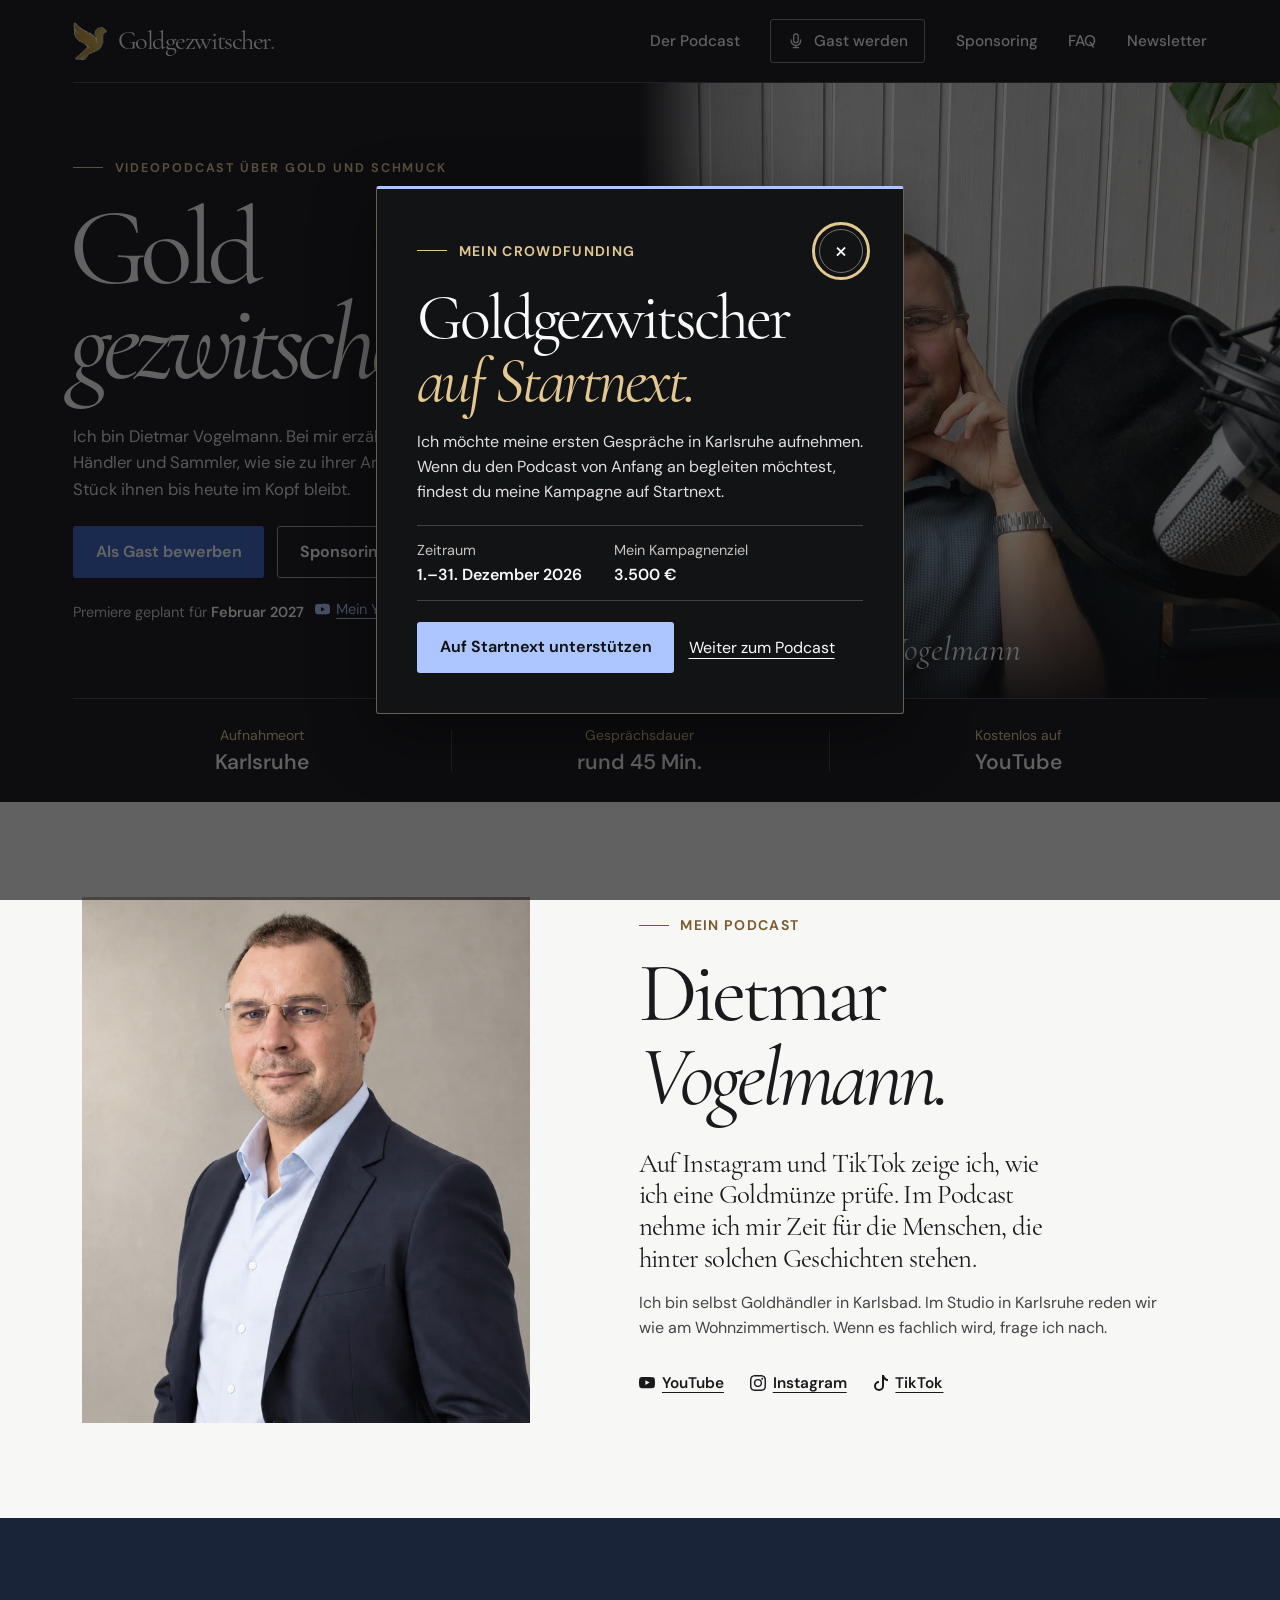
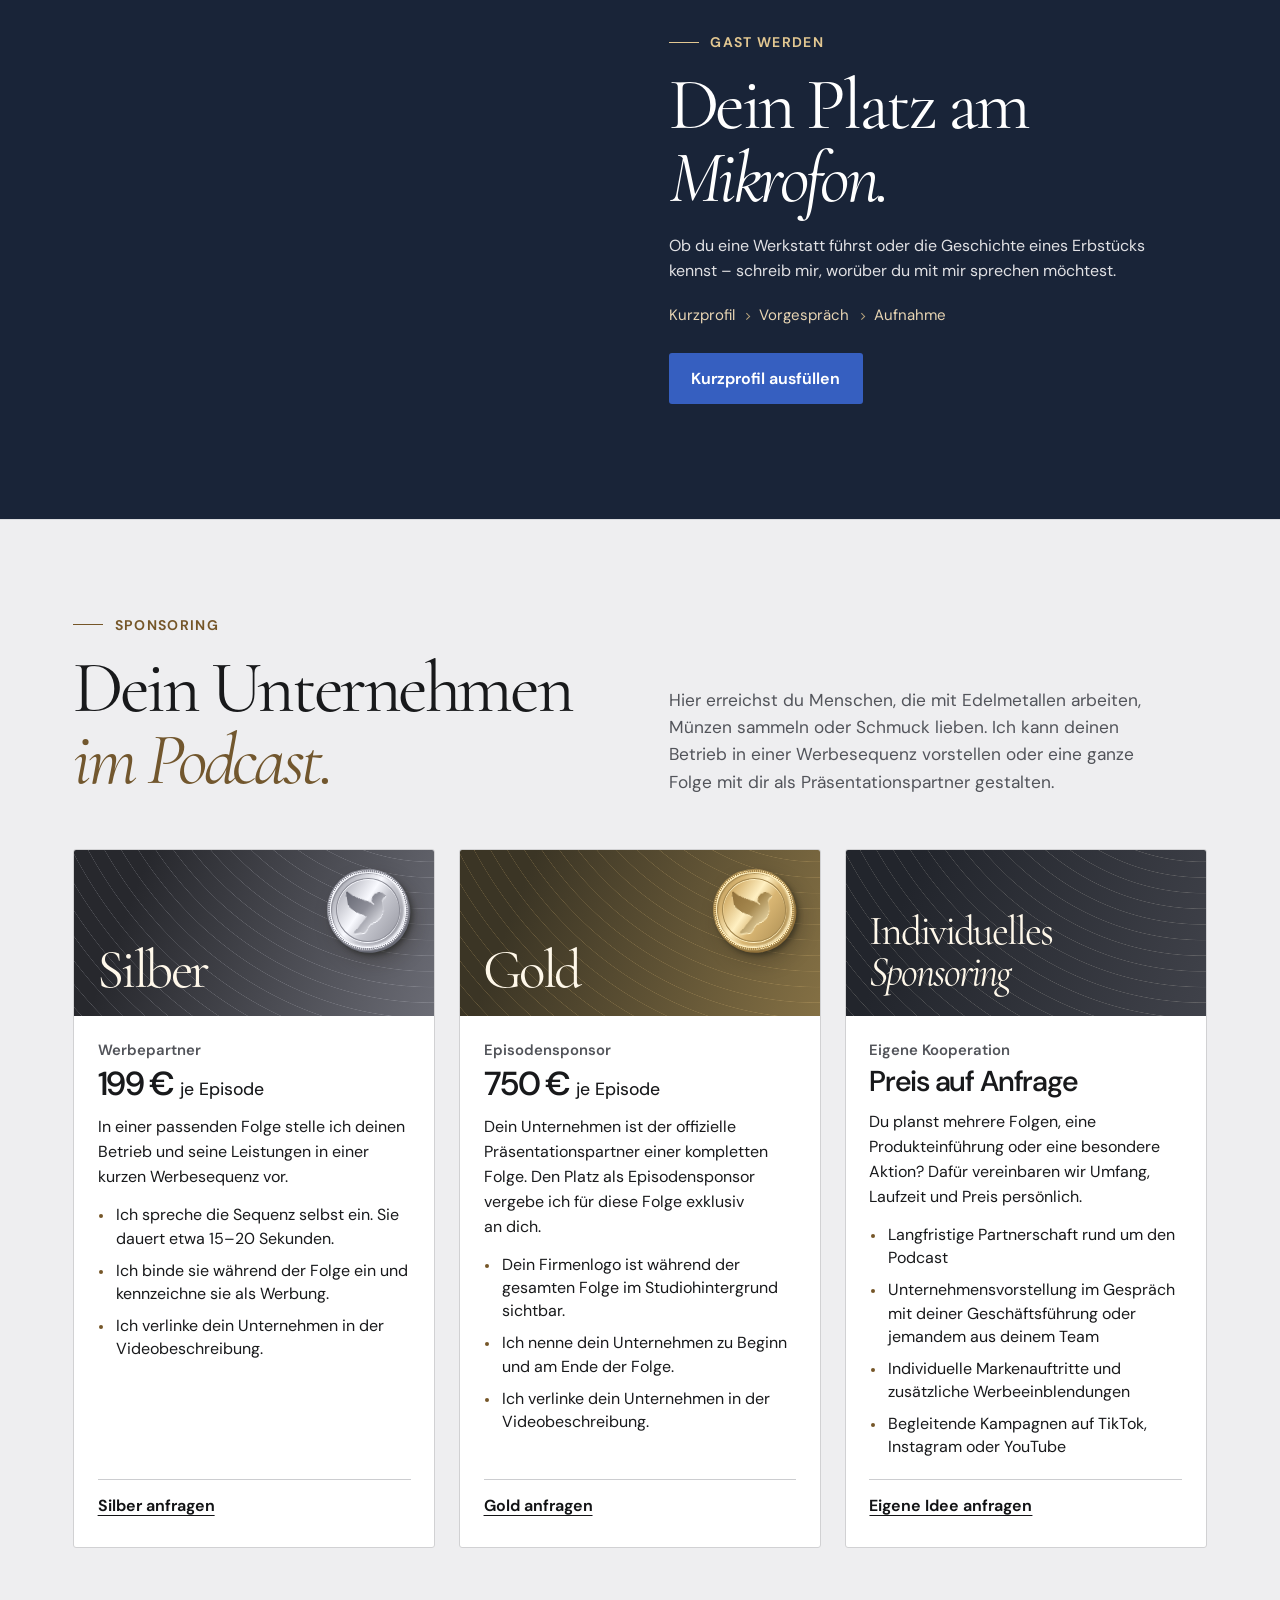
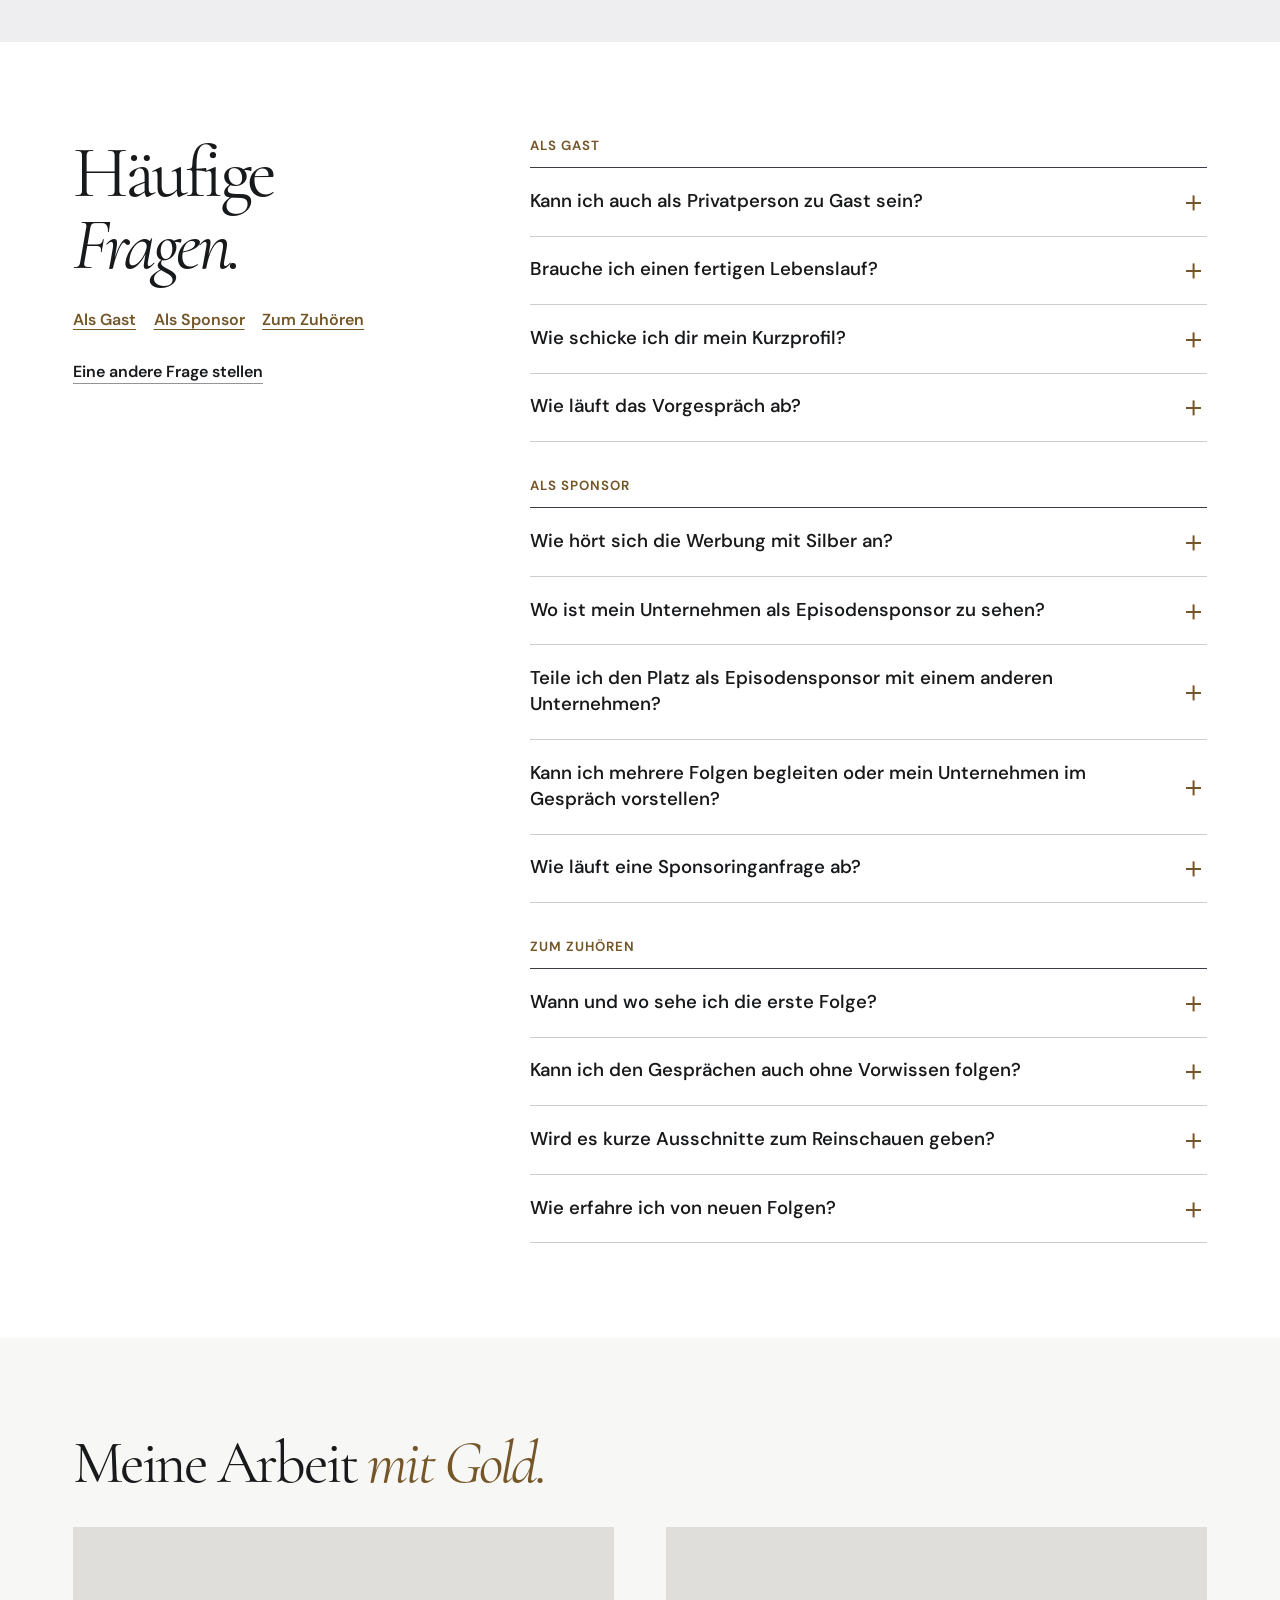
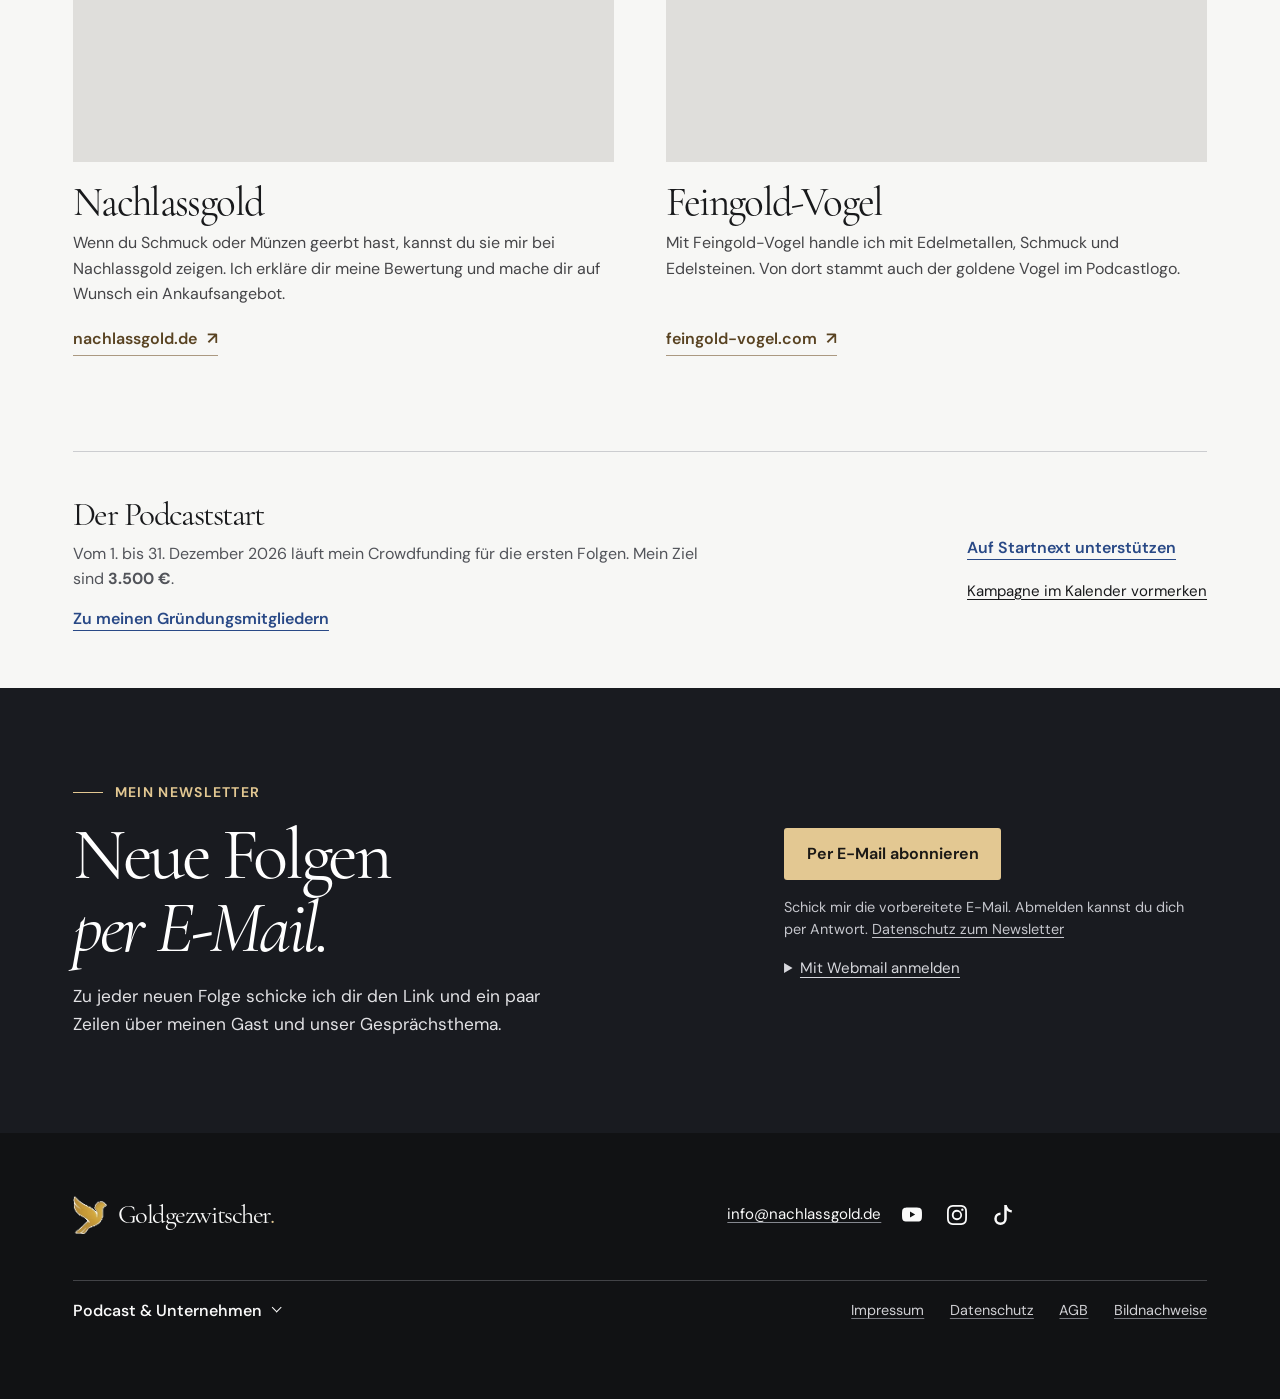
==== commit 690ce526: "Straffe mobile Startseite, FAQ, Sponsoring und Footer" ====
--- a/index.html
+++ b/index.html
@@ -16,11 +16,13 @@
     <link rel="icon" href="assets/haus-vogel.webp" type="image/webp">
     <link rel="preload" href="assets/fonts/cormorant.woff2" as="font" type="font/woff2" crossorigin>
     <link rel="preload" href="assets/fonts/cormorant-italic.woff2" as="font" type="font/woff2" crossorigin>
-    <link rel="stylesheet" href="assets/podcast.css?v=saphir1">
-    <link rel="stylesheet" href="assets/sponsoring.css?v=angebote1">
-    <link rel="stylesheet" href="assets/gastgeber.css?v=redaktion1">
+    <link rel="stylesheet" href="assets/podcast.css?v=mobil3">
+    <link rel="stylesheet" href="assets/faq.css?v=themen1">
+    <link rel="stylesheet" href="assets/sponsoring.css?v=mobil3">
+    <link rel="stylesheet" href="assets/gastgeber.css?v=mobil3">
     <link rel="stylesheet" href="assets/kampagne.css?v=saphir1">
-    <script src="assets/podcast.js?v=saphir1" defer></script>
+    <script src="assets/podcast.js?v=mobil3" defer></script>
+    <link rel="stylesheet" href="assets/footer.css?v=kompakt1">
   </head>
   <body class="page-index">
     <a class="skip" href="#inhalt">Zum Inhalt</a>
@@ -44,12 +46,12 @@
             <div class="hero-copy">
               <p class="eyebrow">Videopodcast über Gold und Schmuck</p>
               <h1 class="show-title" aria-label="Goldgezwitscher">Gold<em>gezwitscher<span>.</span></em></h1>
-              <p class="hero-intro">Ich bin Dietmar Vogelmann. Meine Gäste schmieden Gold, prüfen Edelsteine oder handeln mit Schmuck. Im Podcast erzählen sie, wie sie angefangen haben und was sie an ihrer Arbeit bis heute begeistert.</p>
+              <p class="hero-intro">Ich bin Dietmar Vogelmann. Bei mir erzählen Goldschmiede, Händler und Sammler, wie sie zu ihrer Arbeit kamen und welches Stück ihnen bis heute im Kopf bleibt.</p>
               <div class="actions hero-actions">
-                <a class="button button-gold" href="bewerben.html#anfrage">Als Gast bewerben</a>
+                <a class="button button-sapphire" href="bewerben.html#anfrage">Als Gast bewerben</a>
                 <a class="button button-outline" href="#sponsoring">Sponsoring ansehen</a>
               </div>
-              <p class="release-date"><span data-premiere-status>Geplanter Premieremonat · <time datetime="2027-02">Februar 2027</time></span> <a class="date-action" href="https://www.youtube.com/@feingoldvogel" data-premiere-action rel="external noreferrer">Mein YouTube-Kanal</a></p>
+              <p class="release-date"><span data-premiere-status>Premiere geplant für <time datetime="2027-02">Februar 2027</time></span> <a class="date-action" href="https://www.youtube.com/@feingoldvogel" data-premiere-action rel="external noreferrer">Mein YouTube-Kanal</a></p>
               <div class="theme-player" data-theme-player hidden>
                 <p id="titelsong-label">Mein Titelsong</p>
                 <audio aria-labelledby="titelsong-label" controls preload="none"></audio>
@@ -80,13 +82,13 @@
         <div class="container">
           <div class="presenter-profile" id="gastgeber">
             <figure class="presenter-portrait">
-              <img src="assets/dietmar-portrait-v13-640.webp" srcset="assets/dietmar-portrait-v13-640.webp 640w, assets/dietmar-portrait-v13-1120.webp 1120w" sizes="(min-width: 76rem) 28rem, (min-width: 48rem) 38vw, (min-width: 30rem) 24rem, 85vw" width="640" height="800" loading="lazy" decoding="async" alt="Mein Porträt im dunklen Sakko">
+              <img src="assets/dietmar-portrait-v13-640.webp" srcset="assets/dietmar-portrait-v13-640.webp 640w, assets/dietmar-portrait-v13-1120.webp 1120w" sizes="(min-width: 76rem) 28rem, (min-width: 48rem) 38vw, 6rem" width="640" height="800" loading="lazy" decoding="async" alt="Mein Porträt im dunklen Sakko">
             </figure>
             <div class="presenter-story">
               <p class="eyebrow">Mein Podcast</p>
               <h2 id="format-title">Dietmar <em>Vogelmann.</em></h2>
-              <p class="presenter-intro">Auf Instagram und TikTok zeige ich, wie ich eine Goldmünze auf Echtheit prüfe. Wie jemand diesen Blick für sein Handwerk entwickelt hat, lasse ich mir lieber in Ruhe erzählen.</p>
-              <p class="presenter-detail">So kam ich auf die Idee zu Goldgezwitscher. Ich bin selbst Goldhändler in Karlsbad. Im Studio in Karlsruhe reden wir wie am Wohnzimmertisch. Wenn es fachlich wird, frage ich nach, damit du uns auch ohne Vorwissen folgen kannst.</p>
+              <p class="presenter-intro">Auf Instagram und TikTok zeige ich, wie ich eine Goldmünze prüfe. Im Podcast nehme ich mir Zeit für die Menschen, die hinter solchen Geschichten stehen.</p>
+              <p class="presenter-detail">Ich bin selbst Goldhändler in Karlsbad. Im Studio in Karlsruhe reden wir wie am Wohnzimmertisch. Wenn es fachlich wird, frage ich nach.</p>
               <div class="profile-links presenter-social" aria-label="Meine Social-Media-Profile">
                 <a href="https://www.youtube.com/@feingoldvogel" rel="external noreferrer">YouTube</a>
                 <a href="https://www.instagram.com/feingold_vogel/" rel="external noreferrer">Instagram</a>
@@ -102,9 +104,9 @@
           <div class="invite-copy">
             <p class="eyebrow">Gast werden</p>
             <h2 id="guest-title">Dein Platz am <em>Mikrofon.</em></h2>
-            <p>Vielleicht hast du eine Werkstatt übernommen, handelst mit Edelmetallen oder hütest ein Erbstück, dessen Geschichte du erzählen möchtest. Schreib mir kurz, wie du dazugekommen bist und worüber du mit mir sprechen willst.</p>
+            <p>Ob du eine Werkstatt führst oder die Geschichte eines Erbstücks kennst – schreib mir, worüber du mit mir sprechen möchtest.</p>
             <ol class="guest-steps" aria-label="So läuft die Gastbewerbung ab"><li>Kurzprofil</li><li>Vorgespräch</li><li>Aufnahme</li></ol>
-            <a class="button button-gold" href="bewerben.html#anfrage">Kurzprofil ausfüllen</a>
+            <a class="button button-sapphire" href="bewerben.html#anfrage">Kurzprofil ausfüllen</a>
           </div>
         </div>
       </section>
@@ -126,12 +128,17 @@
               <div class="partner-details">
                 <p class="partner-scope">Werbepartner</p>
                 <p class="partner-price">199 € <span class="price-unit">je Episode</span></p>
-                <p class="partner-description">In einer passenden Folge stelle ich deinen Betrieb und seine Leistungen in einer kurzen Werbesequenz vor.</p>
-                <ul class="partner-benefits">
-                  <li>Ich spreche die Sequenz selbst ein. Sie dauert etwa 15–20 Sekunden.</li>
-                  <li>Ich binde sie während der Folge ein und kennzeichne sie als Werbung.</li>
-                  <li>Ich verlinke dein Unternehmen in der Videobeschreibung.</li>
-                </ul>
+                <details class="partner-disclosure">
+                  <summary aria-controls="leistungen-silber" aria-label="Leistungen für Silber">Leistungen</summary>
+                </details>
+                <div class="partner-terms" id="leistungen-silber">
+                  <p class="partner-description">In einer passenden Folge stelle ich deinen Betrieb und seine Leistungen in einer kurzen Werbesequenz vor.</p>
+                  <ul class="partner-benefits">
+                    <li>Ich spreche die Sequenz selbst ein. Sie dauert etwa 15–20 Sekunden.</li>
+                    <li>Ich binde sie während der Folge ein und kennzeichne sie als Werbung.</li>
+                    <li>Ich verlinke dein Unternehmen in der Videobeschreibung.</li>
+                  </ul>
+                </div>
                 <a class="partner-action" href="sponsoren.html?paket=silber#anfrage">Silber anfragen</a>
               </div>
             </article>
@@ -143,12 +150,17 @@
               <div class="partner-details">
                 <p class="partner-scope">Episodensponsor</p>
                 <p class="partner-price">750 € <span class="price-unit">je Episode</span></p>
-                <p class="partner-description">Dein Unternehmen ist der offizielle Präsentationspartner einer kompletten Folge. Den Platz als Episodensponsor vergebe ich für diese Folge exklusiv an dich.</p>
-                <ul class="partner-benefits">
-                  <li>Dein Firmenlogo ist während der gesamten Folge im Studiohintergrund sichtbar.</li>
-                  <li>Ich nenne dein Unternehmen zu Beginn und am Ende der Folge.</li>
-                  <li>Ich verlinke dein Unternehmen in der Videobeschreibung.</li>
-                </ul>
+                <details class="partner-disclosure">
+                  <summary aria-controls="leistungen-gold" aria-label="Leistungen für Gold">Leistungen</summary>
+                </details>
+                <div class="partner-terms" id="leistungen-gold">
+                  <p class="partner-description">Dein Unternehmen ist der offizielle Präsentationspartner einer kompletten Folge. Den Platz als Episodensponsor vergebe ich für diese Folge exklusiv an dich.</p>
+                  <ul class="partner-benefits">
+                    <li>Dein Firmenlogo ist während der gesamten Folge im Studiohintergrund sichtbar.</li>
+                    <li>Ich nenne dein Unternehmen zu Beginn und am Ende der Folge.</li>
+                    <li>Ich verlinke dein Unternehmen in der Videobeschreibung.</li>
+                  </ul>
+                </div>
                 <a class="partner-action" href="sponsoren.html?paket=gold#anfrage">Gold anfragen</a>
               </div>
             </article>
@@ -159,13 +171,18 @@
               <div class="partner-details">
                 <p class="partner-scope">Eigene Kooperation</p>
                 <p class="partner-price">Preis auf Anfrage</p>
-                <p class="partner-description">Du planst mehrere Folgen, eine Produkteinführung oder eine besondere Aktion? Dafür vereinbaren wir Umfang, Laufzeit und Preis persönlich.</p>
-                <ul class="partner-benefits">
-                  <li>Langfristige Partnerschaft rund um den Podcast</li>
-                  <li>Unternehmensvorstellung im Gespräch mit deiner Geschäftsführung oder jemandem aus deinem Team</li>
-                  <li>Individuelle Markenauftritte und zusätzliche Werbeeinblendungen</li>
-                  <li>Begleitende Kampagnen auf TikTok, Instagram oder YouTube</li>
-                </ul>
+                <details class="partner-disclosure">
+                  <summary aria-controls="leistungen-individuell" aria-label="Leistungen für individuelles Sponsoring">Leistungen</summary>
+                </details>
+                <div class="partner-terms" id="leistungen-individuell">
+                  <p class="partner-description">Du planst mehrere Folgen, eine Produkteinführung oder eine besondere Aktion? Dafür vereinbaren wir Umfang, Laufzeit und Preis persönlich.</p>
+                  <ul class="partner-benefits">
+                    <li>Langfristige Partnerschaft rund um den Podcast</li>
+                    <li>Unternehmensvorstellung im Gespräch mit deiner Geschäftsführung oder jemandem aus deinem Team</li>
+                    <li>Individuelle Markenauftritte und zusätzliche Werbeeinblendungen</li>
+                    <li>Begleitende Kampagnen auf TikTok, Instagram oder YouTube</li>
+                  </ul>
+                </div>
                 <a class="partner-action" href="sponsoren.html?paket=individuell#anfrage">Eigene Idee anfragen</a>
               </div>
             </article>
@@ -184,61 +201,85 @@
             <a class="text-link faq-contact" href="mailto:info@nachlassgold.de?subject=Frage%20zu%20Goldgezwitscher">Eine andere Frage stellen</a>
           </div>
           <div class="faq-questions">
-            <h3 class="faq-category" id="gastfragen">Als Gast</h3>
-            <details>
-              <summary>Kann ich auch als Privatperson zu Gast sein?</summary>
-              <p>Ja. Vielleicht besitzt du einen Ring, der in deiner Familie von Hand zu Hand gegangen ist, oder sammelst Münzen und kannst von einem besonderen Fund erzählen. Mich interessiert, was du selbst erlebt hast. Im <a href="bewerben.html#anfrage">Kurzprofil</a> kannst du „Ich komme als Privatperson“ auswählen.</p>
-            </details>
-            <details>
-              <summary>Brauche ich einen fertigen Lebenslauf?</summary>
-              <p>Ein paar Stichpunkte im Formular reichen mir. Schreib mir, wie du zu deinem Thema gekommen bist und über welches Erlebnis du gern sprechen würdest. Wenn du mir deine Arbeit zeigen möchtest, kannst du eine Website oder ein Social-Media-Profil verlinken.</p>
-            </details>
-            <details>
-              <summary>Wie schicke ich dir mein Kurzprofil?</summary>
-              <p>Am Ende des <a href="bewerben.html#anfrage">Gastformulars</a> kannst du deine Angaben als E-Mail vorbereiten und in Ruhe durchlesen. Deine Bewerbung erreicht mich, sobald du die Nachricht in deinem Postfach abgeschickt hast. Für Webmail kannst du den fertigen Text auch kopieren.</p>
-            </details>
-            <details>
-              <summary>Wie läuft das Vorgespräch ab?</summary>
-              <p>Wenn dein Thema zu einer Folge passt, melde ich mich per E-Mail, und wir verabreden uns zum Telefonieren. Du erzählst mir, was dir an deiner Geschichte wichtig ist. Danach entscheiden wir gemeinsam, ob wir das Gespräch im Studio in Karlsruhe aufnehmen.</p>
-            </details>
-            <h3 class="faq-category" id="sponsorfragen">Als Sponsor</h3>
-            <details>
-              <summary>Wie hört sich die Werbung mit Silber an?</summary>
-              <p>Ich spreche eine etwa 15–20 Sekunden lange Sequenz ein, die zum Thema der Folge passt. Darin nenne ich deinen Betrieb und seine Leistungen. Ich kennzeichne die Sequenz als Werbung und setze deinen Unternehmenslink in die Videobeschreibung. <a href="sponsoren.html?paket=silber#anfrage">Als Werbepartner anfragen</a></p>
-            </details>
-            <details>
-              <summary>Wo ist mein Unternehmen als Episodensponsor zu sehen?</summary>
-              <p>Mit <a href="sponsoren.html?paket=gold#anfrage">Gold</a> ist dein Logo die ganze Folge über im Studiohintergrund sichtbar. Ich stelle dein Unternehmen zu Beginn und am Ende namentlich vor. In der Videobeschreibung können die Zuschauer direkt auf deine Website gehen.</p>
-            </details>
-            <details>
-              <summary>Teile ich den Platz als Episodensponsor mit einem anderen Unternehmen?</summary>
-              <p>Für jede Folge vergebe ich die Rolle des offiziellen Präsentationspartners exklusiv an ein Unternehmen. Wenn du dich für eine bestimmte Folge interessierst, besprechen wir vor deiner Zusage, ob der Platz noch frei ist und ob das Thema zu dir passt.</p>
-            </details>
-            <details>
-              <summary>Kann ich mehrere Folgen begleiten oder mein Unternehmen im Gespräch vorstellen?</summary>
-              <p>Ja. Im Rahmen einer <a href="sponsoren.html?paket=individuell#anfrage">individuellen Kooperation</a> können wir eine Folgenreihe planen oder ein Gespräch mit jemandem aus deinem Unternehmen aufnehmen. Auch eine Produkteinführung oder eine begleitende Social-Media-Kampagne ist möglich. Dafür vereinbaren wir Umfang, Laufzeit und Preis gemeinsam.</p>
-            </details>
-            <details>
-              <summary>Wie läuft eine Sponsoringanfrage ab?</summary>
-              <p>Erzähl mir in der <a href="sponsoren.html#anfrage">Sponsoringanfrage</a> kurz von deinem Betrieb und deiner Idee. Wenn du noch kein Paket im Sinn hast, wähle „Ich bin noch unsicher“. Ich melde mich per E-Mail, und wir besprechen die Einzelheiten, bevor du dich entscheidest.</p>
-            </details>
-            <h3 class="faq-category" id="hoererfragen">Zum Zuhören</h3>
-            <details>
-              <summary>Wann und wo sehe ich die erste Folge?</summary>
-              <p><span data-premiere-status>Für die erste Folge habe ich <time datetime="2027-02">Februar 2027</time> als Premieremonat vorgesehen.</span> Meine Gespräche veröffentliche ich in voller Länge kostenlos auf YouTube. <a href="https://www.youtube.com/@feingoldvogel" data-premiere-action rel="external noreferrer">Zu meinem YouTube-Kanal</a></p>
-            </details>
-            <details>
-              <summary>Kann ich den Gesprächen auch ohne Vorwissen folgen?</summary>
-              <p>Ja. Wenn ein Gast zum Beispiel erzählt, wie er einen Edelstein beurteilt, frage ich, worauf er dabei achtet. Mich interessieren die kleinen Unterschiede, die du beim ersten Hinsehen vielleicht übersiehst.</p>
-            </details>
-            <details>
-              <summary>Wird es kurze Ausschnitte zum Reinschauen geben?</summary>
-              <p>Ja, ich plane Ausschnitte für <a href="https://www.instagram.com/feingold_vogel/" rel="external noreferrer">Instagram</a>, <a href="https://www.tiktok.com/@feingold.vogel" rel="external noreferrer">TikTok</a> und <a href="https://www.youtube.com/@feingoldvogel" rel="external noreferrer">YouTube Shorts</a>. So kannst du dir erst einmal einen Eindruck vom Gast und vom Gespräch machen.</p>
-            </details>
-            <details>
-              <summary>Wie erfahre ich von neuen Folgen?</summary>
-              <p>Über <a href="#startpost">meinen Newsletter</a> bekommst du den Link zur ganzen Folge und ein paar Zeilen zu meinem Gast. Ich kündige die Gespräche auch auf meinen Feingold-Vogel-Kanälen bei <a href="https://www.instagram.com/feingold_vogel/" rel="external noreferrer">Instagram</a> und <a href="https://www.tiktok.com/@feingold.vogel" rel="external noreferrer">TikTok</a> an.</p>
-            </details>
+            <section class="faq-group" id="gastfragen" aria-labelledby="gastfragen-titel">
+              <h3 class="faq-category" id="gastfragen-titel">
+                <span class="topic-label">Als Gast</span>
+                <a class="topic-open" href="#gastfragen" aria-label="Als Gast – Fragen anzeigen">Als Gast</a>
+                <a class="topic-close" href="#faq" aria-label="Als Gast – Fragen schließen">Als Gast</a>
+              </h3>
+              <div class="topic-questions">
+                <details>
+                  <summary>Kann ich auch als Privatperson zu Gast sein?</summary>
+                  <p>Ja. Vielleicht besitzt du einen Ring, der in deiner Familie von Hand zu Hand gegangen ist, oder sammelst Münzen und kannst von einem besonderen Fund erzählen. Mich interessiert, was du selbst erlebt hast. Im <a href="bewerben.html#anfrage">Kurzprofil</a> kannst du „Ich komme als Privatperson“ auswählen.</p>
+                </details>
+                <details>
+                  <summary>Brauche ich einen fertigen Lebenslauf?</summary>
+                  <p>Ein paar Stichpunkte im Formular reichen mir. Schreib mir, wie du zu deinem Thema gekommen bist und über welches Erlebnis du gern sprechen würdest. Wenn du mir deine Arbeit zeigen möchtest, kannst du eine Website oder ein Social-Media-Profil verlinken.</p>
+                </details>
+                <details>
+                  <summary>Wie schicke ich dir mein Kurzprofil?</summary>
+                  <p>Am Ende des <a href="bewerben.html#anfrage">Gastformulars</a> kannst du deine Angaben als E-Mail vorbereiten und in Ruhe durchlesen. Deine Bewerbung erreicht mich, sobald du die Nachricht in deinem Postfach abgeschickt hast. Für Webmail kannst du den fertigen Text auch kopieren.</p>
+                </details>
+                <details>
+                  <summary>Wie läuft das Vorgespräch ab?</summary>
+                  <p>Wenn dein Thema zu einer Folge passt, melde ich mich per E-Mail, und wir verabreden uns zum Telefonieren. Du erzählst mir, was dir an deiner Geschichte wichtig ist. Danach entscheiden wir gemeinsam, ob wir das Gespräch im Studio in Karlsruhe aufnehmen.</p>
+                </details>
+              </div>
+            </section>
+            <section class="faq-group" id="sponsorfragen" aria-labelledby="sponsorfragen-titel">
+              <h3 class="faq-category" id="sponsorfragen-titel">
+                <span class="topic-label">Als Sponsor</span>
+                <a class="topic-open" href="#sponsorfragen" aria-label="Als Sponsor – Fragen anzeigen">Als Sponsor</a>
+                <a class="topic-close" href="#faq" aria-label="Als Sponsor – Fragen schließen">Als Sponsor</a>
+              </h3>
+              <div class="topic-questions">
+                <details>
+                  <summary>Wie hört sich die Werbung mit Silber an?</summary>
+                  <p>Ich spreche eine etwa 15–20 Sekunden lange Sequenz ein, die zum Thema der Folge passt. Darin nenne ich deinen Betrieb und seine Leistungen. Ich kennzeichne die Sequenz als Werbung und setze deinen Unternehmenslink in die Videobeschreibung. <a href="sponsoren.html?paket=silber#anfrage">Als Werbepartner anfragen</a></p>
+                </details>
+                <details>
+                  <summary>Wo ist mein Unternehmen als Episodensponsor zu sehen?</summary>
+                  <p>Mit <a href="sponsoren.html?paket=gold#anfrage">Gold</a> ist dein Logo die ganze Folge über im Studiohintergrund sichtbar. Ich stelle dein Unternehmen zu Beginn und am Ende namentlich vor. In der Videobeschreibung können die Zuschauer direkt auf deine Website gehen.</p>
+                </details>
+                <details>
+                  <summary>Teile ich den Platz als Episodensponsor mit einem anderen Unternehmen?</summary>
+                  <p>Für jede Folge vergebe ich die Rolle des offiziellen Präsentationspartners exklusiv an ein Unternehmen. Wenn du dich für eine bestimmte Folge interessierst, besprechen wir vor deiner Zusage, ob der Platz noch frei ist und ob das Thema zu dir passt.</p>
+                </details>
+                <details>
+                  <summary>Kann ich mehrere Folgen begleiten oder mein Unternehmen im Gespräch vorstellen?</summary>
+                  <p>Ja. Im Rahmen einer <a href="sponsoren.html?paket=individuell#anfrage">individuellen Kooperation</a> können wir eine Folgenreihe planen oder ein Gespräch mit jemandem aus deinem Unternehmen aufnehmen. Auch eine Produkteinführung oder eine begleitende Social-Media-Kampagne ist möglich. Dafür vereinbaren wir Umfang, Laufzeit und Preis gemeinsam.</p>
+                </details>
+                <details>
+                  <summary>Wie läuft eine Sponsoringanfrage ab?</summary>
+                  <p>Erzähl mir in der <a href="sponsoren.html#anfrage">Sponsoringanfrage</a> kurz von deinem Betrieb und deiner Idee. Wenn du noch kein Paket im Sinn hast, wähle „Ich bin noch unsicher“. Ich melde mich per E-Mail, und wir besprechen die Einzelheiten, bevor du dich entscheidest.</p>
+                </details>
+              </div>
+            </section>
+            <section class="faq-group" id="hoererfragen" aria-labelledby="hoererfragen-titel">
+              <h3 class="faq-category" id="hoererfragen-titel">
+                <span class="topic-label">Zum Zuhören</span>
+                <a class="topic-open" href="#hoererfragen" aria-label="Zum Zuhören – Fragen anzeigen">Zum Zuhören</a>
+                <a class="topic-close" href="#faq" aria-label="Zum Zuhören – Fragen schließen">Zum Zuhören</a>
+              </h3>
+              <div class="topic-questions">
+                <details>
+                  <summary>Wann und wo sehe ich die erste Folge?</summary>
+                  <p><span data-premiere-status>Für die erste Folge habe ich <time datetime="2027-02">Februar 2027</time> als Premieremonat vorgesehen.</span> Meine Gespräche veröffentliche ich in voller Länge kostenlos auf YouTube. <a href="https://www.youtube.com/@feingoldvogel" data-premiere-action rel="external noreferrer">Zu meinem YouTube-Kanal</a></p>
+                </details>
+                <details>
+                  <summary>Kann ich den Gesprächen auch ohne Vorwissen folgen?</summary>
+                  <p>Ja. Wenn ein Gast zum Beispiel erzählt, wie er einen Edelstein beurteilt, frage ich, worauf er dabei achtet. Mich interessieren die kleinen Unterschiede, die du beim ersten Hinsehen vielleicht übersiehst.</p>
+                </details>
+                <details>
+                  <summary>Wird es kurze Ausschnitte zum Reinschauen geben?</summary>
+                  <p>Ja, ich plane Ausschnitte für <a href="https://www.instagram.com/feingold_vogel/" rel="external noreferrer">Instagram</a>, <a href="https://www.tiktok.com/@feingold.vogel" rel="external noreferrer">TikTok</a> und <a href="https://www.youtube.com/@feingoldvogel" rel="external noreferrer">YouTube Shorts</a>. So kannst du dir erst einmal einen Eindruck vom Gast und vom Gespräch machen.</p>
+                </details>
+                <details>
+                  <summary>Wie erfahre ich von neuen Folgen?</summary>
+                  <p>Über <a href="#startpost">meinen Newsletter</a> bekommst du den Link zur ganzen Folge und ein paar Zeilen zu meinem Gast. Ich kündige die Gespräche auch auf meinen Feingold-Vogel-Kanälen bei <a href="https://www.instagram.com/feingold_vogel/" rel="external noreferrer">Instagram</a> und <a href="https://www.tiktok.com/@feingold.vogel" rel="external noreferrer">TikTok</a> an.</p>
+                </details>
+              </div>
+            </section>
           </div>
         </div>
       </section>
@@ -265,7 +306,7 @@
         <div class="container campaign-note-inner">
           <div>
             <h2 id="campaign-title">Der Podcaststart</h2>
-            <p>Für meine ersten Gespräche habe ich ein Crowdfunding auf Startnext vorbereitet. Mein Ziel sind <strong>3.500&nbsp;€</strong>. Als Kampagnenzeitraum habe ich den <time datetime="2026-12-01">1.</time> bis <time datetime="2026-12-31">31. Dezember 2026</time> angesetzt.</p>
+            <p>Vom <time datetime="2026-12-01">1.</time> bis <time datetime="2026-12-31">31. Dezember 2026</time> läuft mein Crowdfunding für die ersten Folgen. Mein Ziel sind <strong>3.500&nbsp;€</strong>.</p>
             <a class="text-link campaign-founders" href="gruendungsmitglieder.html">Zu meinen Gründungsmitgliedern</a>
           </div>
           <div class="campaign-links">
@@ -278,12 +319,12 @@
         <div class="container newsletter-layout">
           <div>
             <p class="eyebrow">Mein Newsletter</p>
-            <h2 id="signup-title">Neue Folgen <em>per E-Mail.</em></h2>
+            <h2 id="signup-title">Neue Folgen <em>per&nbsp;E&#8209;Mail.</em></h2>
             <p class="section-lead">Zu jeder neuen Folge schicke ich dir den Link und ein paar Zeilen über meinen Gast und unser Gesprächsthema.</p>
           </div>
           <div class="newsletter-enrollment">
             <a class="button button-gold" href="mailto:info@nachlassgold.de?subject=Anmeldung%20zum%20Goldgezwitscher-Newsletter&amp;body=Hallo%20Dietmar%2C%0D%0A%0D%0Aich%20m%C3%B6chte%20deinen%20Goldgezwitscher-Newsletter%20zu%20neuen%20Folgen%2C%20G%C3%A4sten%20und%20zum%20Crowdfunding%20erhalten.%20Bitte%20schicke%20ihn%20an%20die%20Absenderadresse%20dieser%20E-Mail.%0D%0A%0D%0AViele%20Gr%C3%BC%C3%9Fe">Per E-Mail abonnieren</a>
-            <p class="fine-print">Schick mir die vorbereitete Anmeldung von der Adresse, an der du den Newsletter lesen möchtest. Zum Abmelden genügt eine Antwort. <a href="startpost-datenschutz.html">Datenschutz zum Newsletter</a></p>
+            <p class="fine-print">Schick mir die vorbereitete E-Mail. Abmelden kannst du dich per Antwort. <a href="startpost-datenschutz.html">Datenschutz zum Newsletter</a></p>
             <details class="draft-text newsletter-webmail">
               <summary>Mit Webmail anmelden</summary>
               <p>Schicke mir diesen Text an <a href="mailto:info@nachlassgold.de">info@nachlassgold.de</a>.</p>
@@ -300,46 +341,37 @@
       </section>
     </main>
     <footer class="site-footer" id="social">
-      <div class="container">
-        <div class="footer-main">
-          <div>
-            <a class="brand" href="index.html" aria-label="Goldgezwitscher, Startseite"><img src="assets/haus-vogel.webp" width="37" height="40" alt=""><span>Goldgezwitscher<span class="brand-stop">.</span></span></a>
-            <p>Gespräche über Gold, Schmuck und die Menschen dahinter.<br>Dietmar Vogelmann</p>
-          </div>
-          <nav aria-label="Mitmachen">
-            <h2>Mitmachen</h2>
-            <a href="bewerben.html#anfrage">Als Gast bewerben</a>
-            <a href="#sponsoring">Sponsoring</a>
-            <a href="#faq">Häufige Fragen</a>
-            <a href="#startpost">Newsletter</a>
-            <a href="#crowdfunding">Die ersten Folgen</a>
-            <a href="gruendungsmitglieder.html">Gründungsmitglieder</a>
+      <div class="container footer-wrap">
+        <div class="footer-identity">
+          <a class="brand" href="index.html" aria-label="Goldgezwitscher, Startseite"><img src="assets/haus-vogel.webp" width="37" height="40" alt=""><span>Goldgezwitscher<span class="brand-stop">.</span></span></a>
+          <nav class="footer-contact" aria-label="Kontakt und Social Media">
+            <a class="footer-email" href="mailto:info@nachlassgold.de">info@nachlassgold.de</a>
+            <span class="footer-channels">
+              <a href="https://www.youtube.com/@feingoldvogel" rel="external noreferrer" aria-label="YouTube" title="YouTube"><span>YouTube</span></a>
+              <a href="https://www.instagram.com/feingold_vogel/" rel="external noreferrer" aria-label="Instagram" title="Instagram"><span>Instagram</span></a>
+              <a href="https://www.tiktok.com/@feingold.vogel" rel="external noreferrer" aria-label="TikTok" title="TikTok"><span>TikTok</span></a>
+            </span>
           </nav>
-          <nav aria-label="Kontakt und Social Media">
-            <h2>Kontakt</h2>
-            <a href="mailto:info@nachlassgold.de">info@nachlassgold.de</a>
-            <div class="footer-social">
-              <a href="https://www.youtube.com/@feingoldvogel" rel="external noreferrer">YouTube</a>
-              <a href="https://www.instagram.com/feingold_vogel/" class="" rel="external noreferrer">Instagram</a>
-              <a href="https://www.tiktok.com/@feingold.vogel" class="" rel="external noreferrer">TikTok</a>
-              <a href="impressum.html#kontakt">Weitere Kontaktwege</a>
-            </div>
-          </nav>
-        </div>
-        <div class="footer-family">
-          <span>Meine Arbeit mit Gold und Schmuck</span>
-          <a href="https://www.nachlassgold.de/" class="" rel="external noreferrer">Nachlassgold</a>
-          <a href="https://www.feingold-vogel.com/" class="" rel="external noreferrer">Feingold-Vogel</a>
-        </div>
-        <div class="footer-fine">
-          <span>© 2026 Goldgezwitscher</span>
-          <nav aria-label="Rechtliches">
+          <a class="regional" href="https://karlsbader-selbststaendigen.de/" rel="external noreferrer"><img src="assets/karlsbader-v20-480.webp" width="480" height="270" loading="lazy" alt="Die Karlsbader Selbstständigen"></a>
+        </div>
+        <div class="footer-bottom">
+          <details class="footer-directory">
+            <summary>Podcast &amp; Unternehmen</summary>
+            <nav aria-label="Podcast und Unternehmen">
+              <a href="bewerben.html#anfrage">Gast werden</a>
+              <a href="#sponsoring">Sponsoring</a>
+              <a href="#crowdfunding">Crowdfunding</a>
+              <a href="gruendungsmitglieder.html">Gründungsmitglieder</a>
+              <a href="https://www.nachlassgold.de/" rel="external noreferrer">Nachlassgold</a>
+              <a href="https://www.feingold-vogel.com/" rel="external noreferrer">Feingold-Vogel</a>
+            </nav>
+          </details>
+          <nav class="footer-legal" aria-label="Rechtliches">
             <a href="impressum.html">Impressum</a>
             <a href="datenschutz.html">Datenschutz</a>
             <a href="agb.html">AGB</a>
             <a href="bildnachweise.html">Bildnachweise</a>
           </nav>
-          <a class="regional" href="https://karlsbader-selbststaendigen.de/" rel="external noreferrer"><img src="assets/karlsbader-v20-480.webp" width="96" height="54" loading="lazy" alt="Die Karlsbader Selbstständigen"></a>
         </div>
       </div>
     </footer>
--- a/assets/podcast.css
+++ b/assets/podcast.css
@@ -30,6 +30,7 @@
   --brass: #755628;
   --sapphire-ink: #294986;
   --sapphire-light: #aec6ff;
+  --sapphire: #365fc0;
   --sapphire-wash: #edf2fb;
   --paper: #f5f5f5;
   --light: #fafafa;
@@ -88,6 +89,8 @@
 }
 .button-gold { background: var(--gold); color: var(--deep); }
 .button-gold:hover { background: #f1ddb3; }
+.button-sapphire { background: var(--sapphire); color: white; }
+.button-sapphire:hover { background: #2c4ea0; }
 .button-green { background: var(--charcoal); color: var(--light); }
 .button-green:hover { background: #36373b; }
 .button-paper { color: var(--ink); background: transparent; border-color: #85868b; }
@@ -239,7 +242,7 @@
 .newsletter-section :focus-visible, .guest-invite :focus-visible { outline-color: var(--gold); }
 
 /* Invitation to take the second microphone. */
-.guest-invite { color: white; background: #1a1b1e; }
+.guest-invite { color: white; background: #192438; }
 .invite-spread { align-items: center; padding-block: var(--section-space); }
 .invite-image { overflow: hidden; }
 .invite-image img { width: 100%; height: auto; aspect-ratio: 1.23; object-fit: cover; object-position: 58% 47%; }
@@ -372,16 +375,6 @@
 
 /* Colophon and legal text */
 .site-footer { background: var(--deep); color: var(--light); }
-.footer-main { display: grid; grid-template-columns: 1.18fr .7fr 1fr; gap: 2rem; padding-block: 3.6rem 2.4rem; }
-.footer-main .brand + p { color: #c9cacf; margin-top: .95rem; }
-.footer-main nav { display: flex; align-items: flex-start; flex-direction: column; }
-.footer-main h2 { margin: .28rem 0 .6rem; color: var(--gold); font: 600 .93rem/1.4 var(--sans); letter-spacing: .02em; }
-.footer-main nav a, .footer-family a, .footer-fine nav a { display: inline-flex; align-items: center; min-height: 2.4rem; text-decoration-color: #929399; }
-.footer-social, .footer-family, .footer-fine, .footer-fine nav { display: flex; flex-wrap: wrap; align-items: center; gap: .1rem 1.15rem; }
-.footer-family { border-block: 1px solid var(--dark-line); padding-block: .75rem; }
-.footer-family span, .footer-fine span { color: #bdbec3; }
-.footer-fine { justify-content: space-between; padding-block: .8rem 1.25rem; gap: .55rem 1.2rem; font-size: .91rem; }
-.regional img { width: 4.8rem; height: auto; }
 .legal-intro, .v16-legal-intro { padding-block: clamp(2.8rem, 6vw, 5rem) clamp(2rem, 4vw, 3.2rem); }
 .legal-intro h1, .v16-legal-intro h1 { font-size: clamp(2.75rem, 6.3vw, 5.45rem); overflow-wrap: anywhere; margin-block: .8rem; }
 .legal-intro .eyeline > span { display: none; }
@@ -404,7 +397,6 @@
   .hero-actions .button { padding-inline: 1rem; }
   .main-nav { gap: 1rem; }
   .partner-grid { gap: .8rem; }
-  .footer-main { grid-template-columns: 1fr .65fr 1fr; }
 }
 @media (max-width: 900px) {
   .menu-ready { scroll-padding-top: 5.1rem; }
@@ -437,16 +429,12 @@
   .release-date { grid-row: 6; margin-top: .7rem; }
   .hero-actions { grid-row: 5; margin: 1.05rem 0 0; }
   .theme-player { grid-row: 7; }
-  .footer-main { grid-template-columns: 1fr 1fr; }
-  .footer-main > div { grid-column: 1/-1; }
-  .footer-main nav a, .footer-family a, .footer-fine nav a { min-height: 2.75rem; }
   .partner-intro, .invite-spread, .form-grid, .legal-layout { grid-template-columns: minmax(0,1fr); gap: 1.65rem; }
   .partner-intro h2 { max-width: 12em; }
   .campaign-note-inner { flex-direction: column; align-items: flex-start; gap: .4rem; }
   .newsletter-layout { grid-template-columns: minmax(0, 1fr); gap: 1.6rem; }
   .newsletter-layout h2 em { display: inline; }
-  .invite-spread { gap: 2rem; }
-  .invite-image img { aspect-ratio: 2.15; }
+  .guest-invite .invite-image { display: none; }
   .invite-copy h2 em { display: inline; }
   .partner-grid { grid-template-columns: 1fr; }
   .partner-card { display: grid; grid-template-columns: minmax(7.5rem,.64fr) minmax(0,1.36fr); }
@@ -475,9 +463,6 @@
   .release-date { align-items: center; }
   .button { min-height: 3.05rem; }
   .form-row { grid-template-columns: 1fr; gap: 1.2rem; }
-  .footer-main { gap: 1.15rem; grid-template-columns: 1fr; padding-block: 2.6rem 1.35rem; }
-  .footer-main > div { grid-column: auto; }
-  .footer-family > span { flex-basis: 100%; }
 }
 @media (max-width: 355px) {
   :root { --gutter: 1rem; }
--- a/assets/faq.css
+++ b/assets/faq.css
@@ -0,0 +1,52 @@
+.faq-group + .faq-group { margin-top: 2.2rem; }
+.faq-category a { display: none; }
+
+@media (max-width: 760px) {
+  .faq .faq-layout { gap: 0; }
+  .faq-intro { display: contents; }
+  .faq-topics { display: none; }
+  .faq-intro h2 { grid-row: 1; }
+  .faq-questions { grid-row: 2; margin-top: 1.25rem; border-top: 1px solid var(--line); }
+  .faq .faq-contact { grid-row: 3; justify-self: start; margin-top: .85rem; }
+  .faq-group { border-bottom: 1px solid var(--line); }
+  .faq-group + .faq-group { margin-top: 0; }
+  .faq-group > .faq-category {
+    padding: 0;
+    border: 0;
+    color: var(--ink);
+    font: 550 1.2rem/1.35 var(--sans);
+    text-transform: none;
+    letter-spacing: -.01em;
+  }
+  .faq-category .topic-label, .faq-group .topic-questions { display: none; }
+  .faq-group:target > .topic-questions { display: block; }
+  .faq-category .topic-open, .faq-group:target .topic-close {
+    display: flex;
+    align-items: center;
+    justify-content: space-between;
+    gap: 1rem;
+    min-height: 3.5rem;
+    padding: .7rem .35rem .7rem 0;
+    color: inherit;
+    text-decoration: none;
+  }
+  .faq-group:target .topic-open { display: none; }
+  .faq-group:target .topic-close, .faq-category a:hover { color: var(--sapphire-ink); }
+  .faq-category a::after {
+    content: "";
+    flex: 0 0 .55rem;
+    height: .55rem;
+    border: solid var(--sapphire-ink);
+    border-width: 0 1.5px 1.5px 0;
+    transform: rotate(45deg);
+  }
+  .faq-category .topic-close::after { transform: rotate(225deg); }
+  .topic-questions {
+    padding-inline-start: 1rem;
+    margin-bottom: .7rem;
+    border-inline-start: 2px solid var(--sapphire-light);
+  }
+  .topic-questions details:last-child { border-bottom: none; }
+  .topic-questions summary { padding-block: .82rem; font-size: 1rem; }
+  .topic-questions details p { margin: 0 0 1rem; }
+}
--- a/assets/sponsoring.css
+++ b/assets/sponsoring.css
@@ -24,3 +24,68 @@
 @media (min-width: 561px) and (max-width: 760px) {
   .tier-individuell .partner-face h3 { font-size: clamp(1.65rem, 4.6vw, 2.2rem); }
 }
+
+/* One set of terms serves both layouts. On desktop all terms are always visible. */
+.partner-disclosure { display: none; }
+@media (max-width: 760px) {
+  .partner-card { display: flex; }
+  .partner-face { min-height: 3.15rem; padding: .7rem 1rem; align-items: center; }
+  .partner-face h3 { font-size: 2.05rem; }
+  .tier-individuell .partner-face h3 { font-size: clamp(1.65rem, 6vw, 2rem); }
+  .tier-individuell .partner-face h3 em { display: inline; }
+  .foil-stamp { width: 2.1rem; right: 1rem; top: calc(50% - 1.05rem); }
+  .partner-details {
+    display: grid;
+    grid-template-columns: auto minmax(0, 1fr);
+    align-items: baseline;
+    gap: 0 .65rem;
+    padding: .75rem 1rem .35rem;
+  }
+  .partner-scope { font-size: .875rem; }
+  .partner-price, .tier-individuell .partner-price {
+    justify-self: end;
+    margin: 0;
+    font-size: clamp(1.05rem, 4.9vw, 1.4rem);
+    text-align: right;
+  }
+  .tier-individuell .partner-price { font-size: 1rem; }
+  .partner-price .price-unit { font-size: .75rem; }
+  .partner-disclosure { display: block; grid-area: 2 / 1; }
+  .partner-disclosure summary {
+    display: inline-flex;
+    min-height: 2.75rem;
+    align-items: center;
+    gap: .4rem;
+    cursor: pointer;
+    list-style: none;
+    font-size: .9rem;
+  }
+  .partner-disclosure summary::-webkit-details-marker { display: none; }
+  .partner-disclosure summary::after {
+    content: '';
+    width: .42rem;
+    height: .42rem;
+    margin-block-start: -.15rem;
+    border: solid currentColor;
+    border-width: 0 1.5px 1.5px 0;
+    transform: rotate(45deg);
+  }
+  .partner-disclosure[open] summary::after { margin-block-start: .2rem; transform: rotate(225deg); }
+  .partner-disclosure:not([open]) + .partner-terms { display: none; }
+  .partner-terms {
+    grid-area: 3 / 1 / auto / -1;
+    padding-top: .75rem;
+    border-top: 1px solid var(--line);
+  }
+  .partner-terms .partner-benefits { margin-bottom: .6rem; }
+  .partner-action {
+    grid-area: 2 / 2;
+    justify-content: flex-end;
+    margin: 0;
+    padding: 0;
+    border: 0;
+    color: var(--sapphire-ink);
+    font-size: .9rem;
+    text-align: right;
+  }
+}
--- a/assets/gastgeber.css
+++ b/assets/gastgeber.css
@@ -114,20 +114,42 @@
 }
 
 @media (max-width: 47.99rem) {
-  .presenter-profile { grid-template-columns: 1fr; gap: 0; }
+  .presenter-profile {
+    grid-template-columns: clamp(4.5rem, 20vw, 6rem) minmax(0, 1fr);
+    align-items: center;
+    gap: 0 1.1rem;
+  }
   .presenter-story { display: contents; }
-  .presenter-story .eyebrow { grid-row: 1; }
-  .presenter-story h2 { grid-row: 2; margin-bottom: 1.45rem; }
+  .presenter-portrait {
+    grid-area: 1 / 1 / 3 / 2;
+    width: 100%;
+    align-self: stretch;
+  }
+  .presenter-portrait img { height: 100%; aspect-ratio: 4 / 5; object-position: 50% 16%; }
+  .presenter-story .eyebrow { grid-area: 1 / 2; align-self: end; }
+  .presenter-story h2 {
+    grid-area: 2 / 2;
+    align-self: start;
+    margin: .3rem 0 0;
+    font-size: clamp(2.5rem, 7.5vw, 3.4rem);
+  }
   .presenter-story h2 em { display: inline; }
-  .presenter-portrait {
-    grid-row: 3;
-    width: min(100%, 24rem);
-    justify-self: start;
-  }
-  .presenter-portrait img { aspect-ratio: 1.15; object-position: 50% 0; }
+  .presenter-intro, .presenter-detail, .presenter-story .presenter-social { grid-column: 1 / -1; }
+  .presenter-intro { margin-top: 1.35rem; }
 }
 
 @media (max-width: 39.99rem) {
-  .presenter-companies-grid { grid-template-columns: 1fr; gap: 2.6rem; }
-  .company-photo { aspect-ratio: 1.98 / 1; }
+  .presenter-companies-grid { grid-template-columns: 1fr; gap: 1.65rem; }
+  .company-feature {
+    display: grid;
+    grid-template-columns: minmax(0, .75fr) minmax(0, 1.35fr);
+    gap: .45rem 1rem;
+    align-items: start;
+    border-top: 1px solid var(--line);
+    padding-top: 1.25rem;
+  }
+  .company-photo { grid-area: 1 / 1 / 4 / 2; aspect-ratio: 4 / 5; }
+  .company-feature h3, .company-feature p, .company-destination { grid-column: 2; margin: 0; }
+  .company-feature h3 { font-size: clamp(1.7rem, 5.8vw, 2.2rem); }
+  .company-destination { justify-self: start; overflow-wrap: anywhere; }
 }
--- a/assets/footer.css
+++ b/assets/footer.css
@@ -0,0 +1,92 @@
+.footer-wrap { padding-block: clamp(1.45rem, 3.6vw, 3rem) .7rem; }
+.footer-identity {
+  display: grid;
+  grid-template-columns: minmax(0, 1fr) auto auto;
+  align-items: center;
+  gap: clamp(.85rem, 3vw, 2.5rem);
+  padding-bottom: clamp(1rem, 2.25vw, 1.8rem);
+}
+.footer-identity .brand { grid-column: 1; grid-row: 1; }
+.footer-identity .regional { grid-column: 3; grid-row: 1; justify-self: end; }
+.footer-identity .regional img {
+  width: clamp(7.75rem, 11.5vw, 9rem);
+  height: auto;
+  aspect-ratio: 2 / 1;
+  object-fit: cover;
+  object-view-box: inset(13% 11% 17%);
+  border-radius: 2px;
+}
+.footer-contact, .footer-channels, .footer-legal { display: flex; align-items: center; }
+.footer-contact { gap: .55rem; }
+.footer-email { font-size: .94rem; text-decoration-color: #85888f; }
+.footer-channels { gap: .08rem; }
+.footer-channels a, .footer-email, .footer-legal a, .footer-directory nav a {
+  display: inline-flex;
+  align-items: center;
+  min-height: 2.75rem;
+}
+.footer-channels a { justify-content: center; width: 2.75rem; }
+.footer-channels a::before { margin: 0; font-size: 1.17rem; }
+.footer-channels a span {
+  position: absolute;
+  width: 1px;
+  height: 1px;
+  overflow: hidden;
+  clip-path: inset(50%);
+}
+.footer-bottom {
+  border-top: 1px solid var(--dark-line);
+  display: flex;
+  justify-content: space-between;
+  align-items: flex-start;
+  gap: .45rem 2rem;
+  padding-block-start: .45rem;
+}
+.footer-directory summary {
+  display: flex;
+  width: fit-content;
+  min-height: 2.75rem;
+  align-items: center;
+  cursor: pointer;
+  gap: .68rem;
+  font-weight: 550;
+  list-style: none;
+}
+.footer-directory summary::-webkit-details-marker { display: none; }
+.footer-directory summary::after {
+  content: '';
+  display: inline-block;
+  width: .46rem;
+  height: .46rem;
+  border: solid currentColor;
+  border-width: 0 1.5px 1.5px 0;
+  transform: translateY(-.12rem) rotate(45deg);
+}
+.footer-directory[open] summary::after { transform: translateY(.12rem) rotate(225deg); }
+.footer-directory nav { display: grid; grid-template-columns: repeat(2, minmax(0, 1fr)); column-gap: 1.8rem; padding-bottom: .6rem; }
+.footer-directory nav a, .footer-legal a {
+  color: #d0d0d4;
+  font-size: .9rem;
+  text-decoration-color: #777980;
+}
+.footer-directory nav a { width: fit-content; }
+.footer-legal { flex-wrap: wrap; gap: 0 clamp(.65rem, 2vw, 1.6rem); }
+.site-footer :is(.footer-email, .footer-channels a, .footer-legal a, .footer-directory a, .footer-directory summary):is(:hover, :focus-visible) { color: var(--sapphire-light); }
+
+@media (max-width: 48rem) {
+  .footer-identity { grid-template-columns: minmax(0, 1fr) auto; gap: .3rem .5rem; padding-bottom: .6rem; }
+  .footer-identity .regional { grid-column: 2; }
+  .footer-identity .regional img { width: clamp(6.75rem, 24vw, 8rem); }
+  .footer-contact { grid-column: 1/-1; justify-content: space-between; }
+  .footer-channels { gap: 0; }
+  .footer-bottom { flex-direction: column; align-items: stretch; gap: 0; }
+  .footer-directory nav { max-width: 29rem; }
+  .footer-legal { justify-content: flex-start; column-gap: 1.1rem; }
+}
+@media (max-width: 23rem) {
+  .footer-contact { min-width: 0; flex-wrap: wrap; gap: 0 .4rem; }
+  .footer-identity .brand { gap: .4rem; }
+  .footer-identity .brand img { width: 1.52rem; height: 1.8rem; }
+  .footer-identity .brand > span { font-size: 1.38rem; }
+  .footer-legal { column-gap: .8rem; }
+}
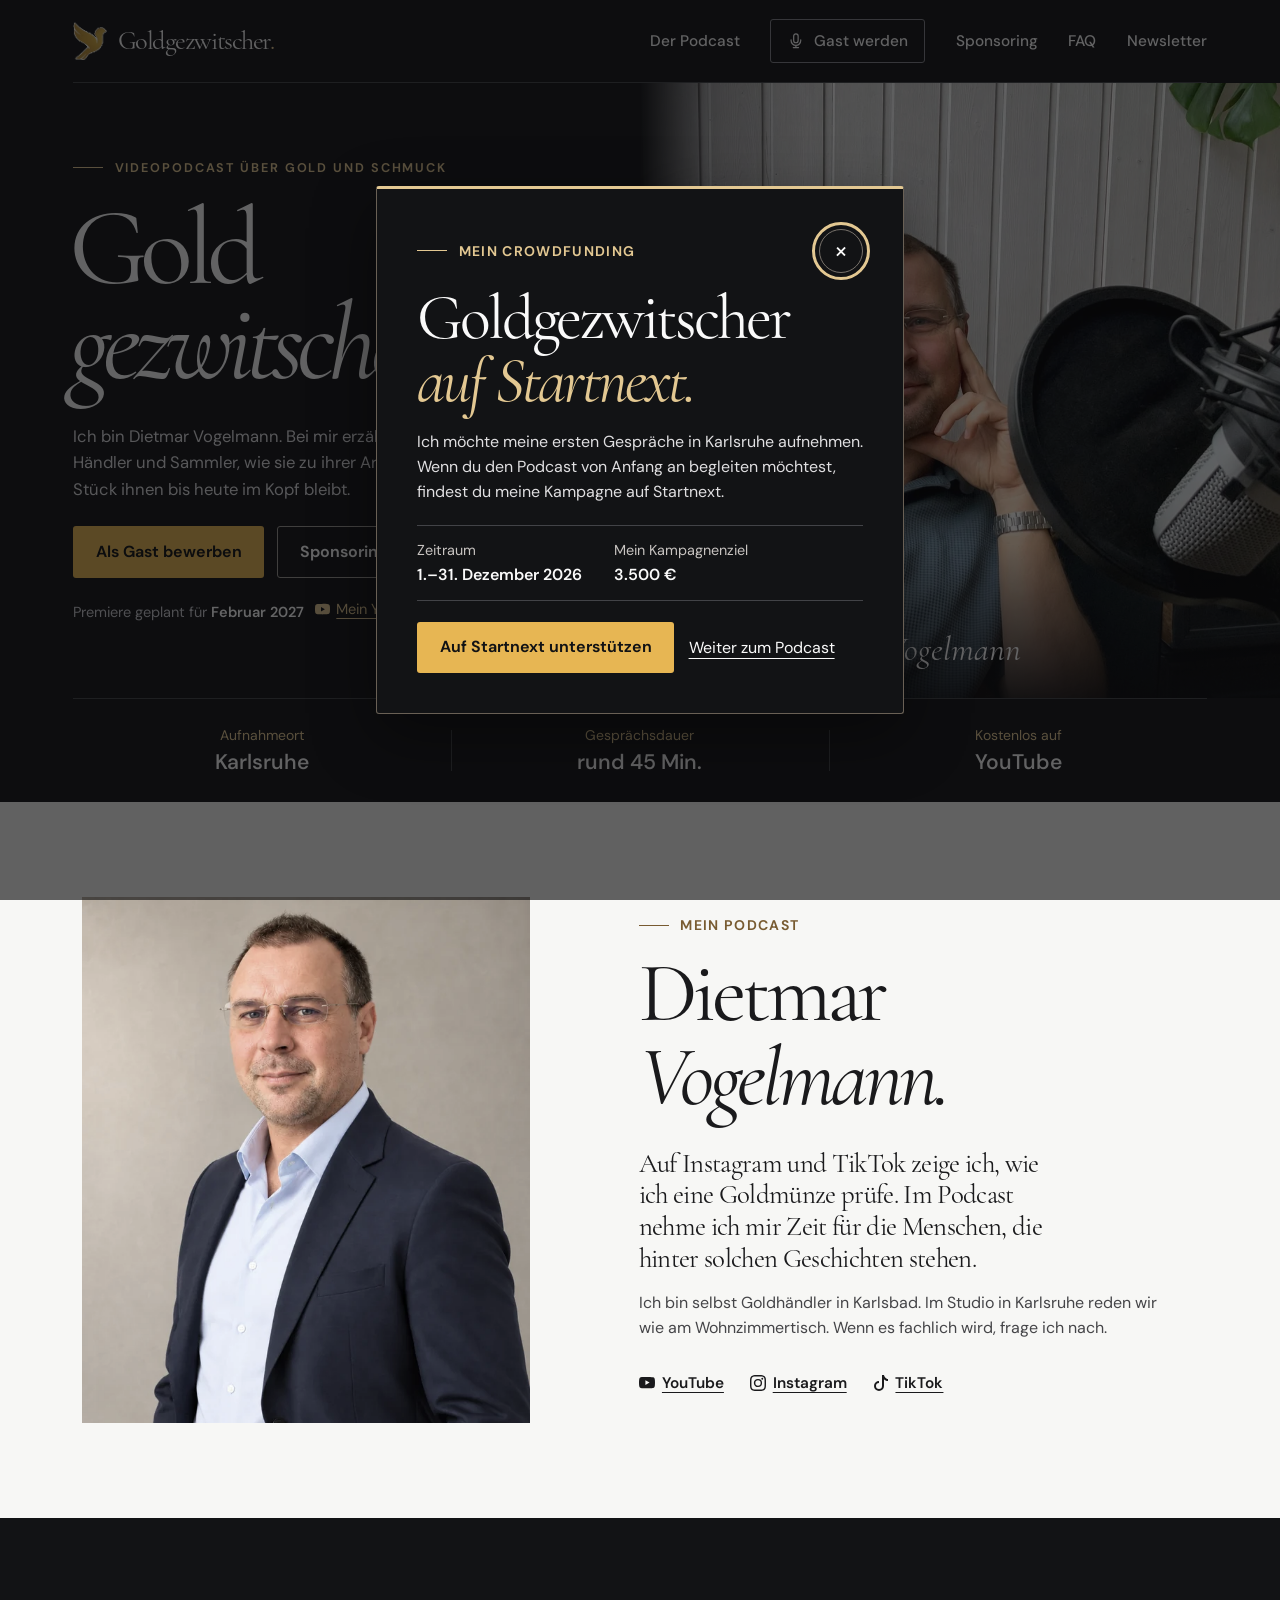
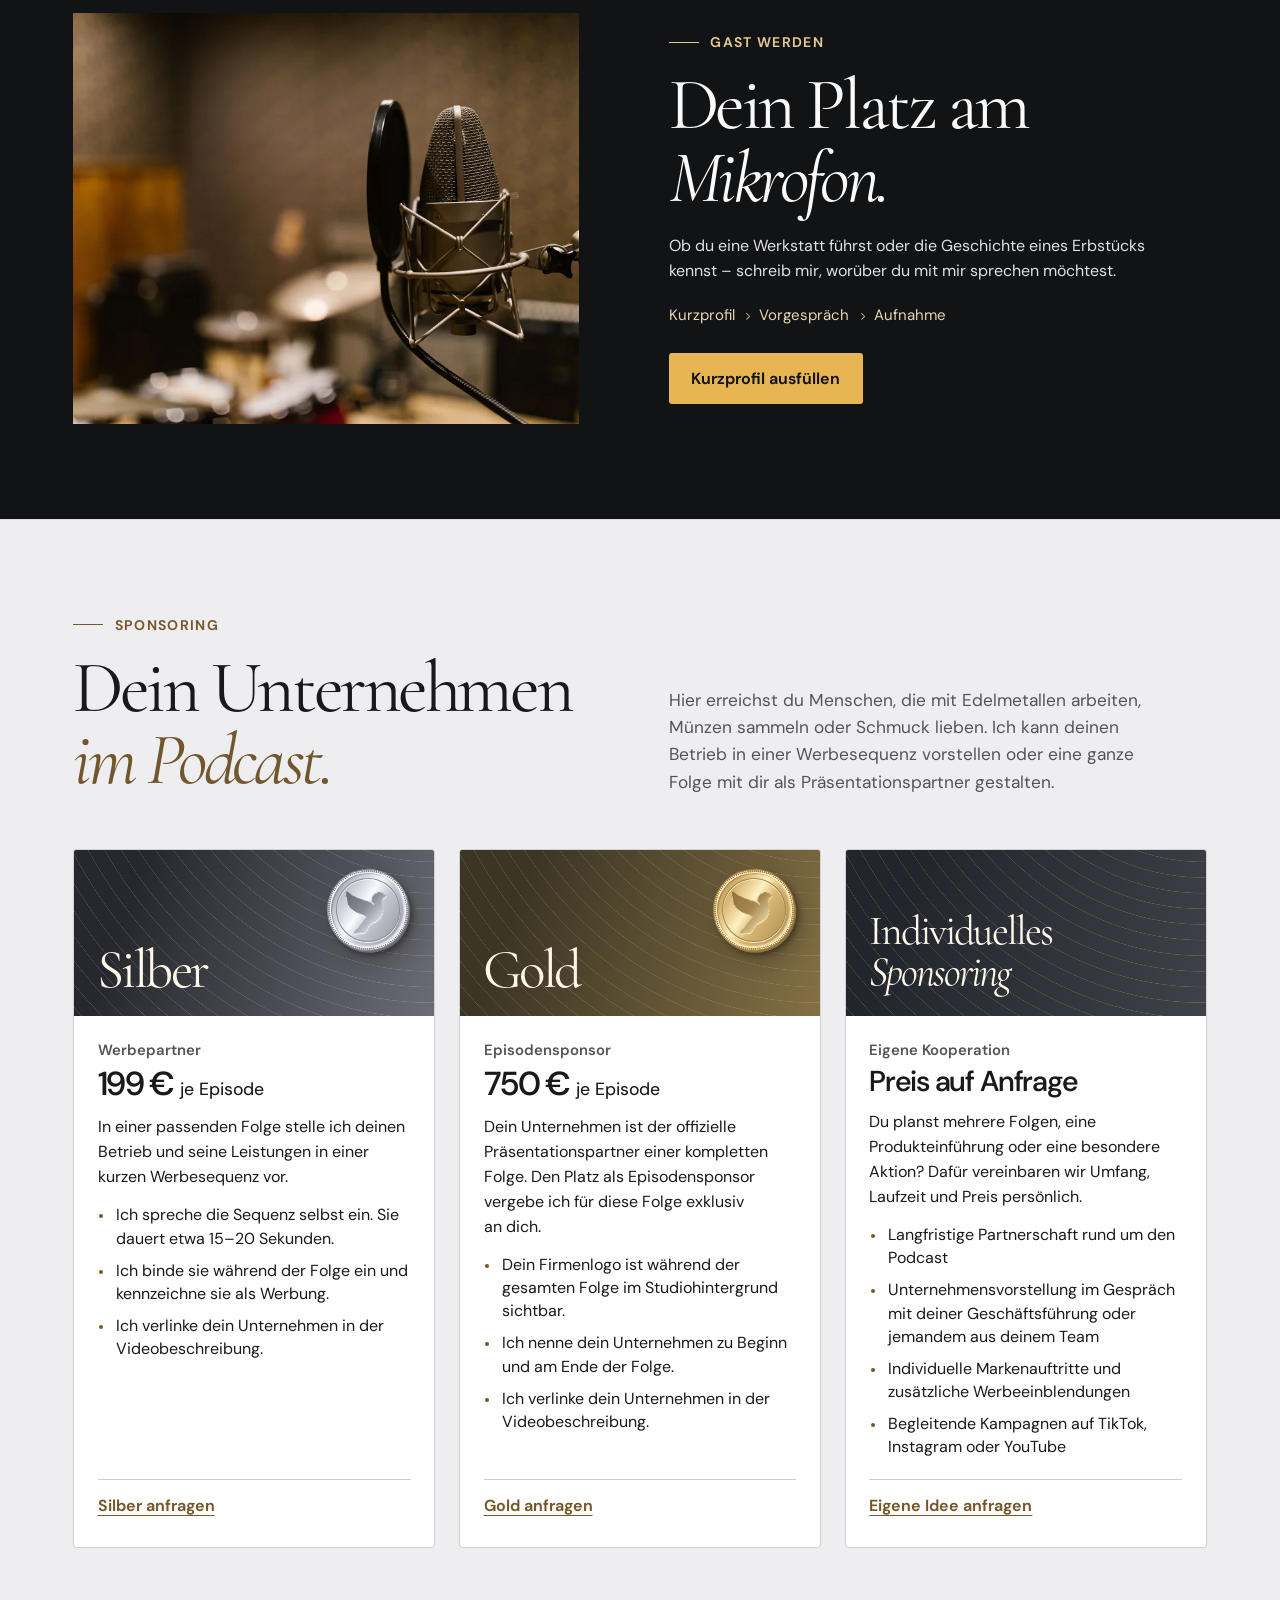
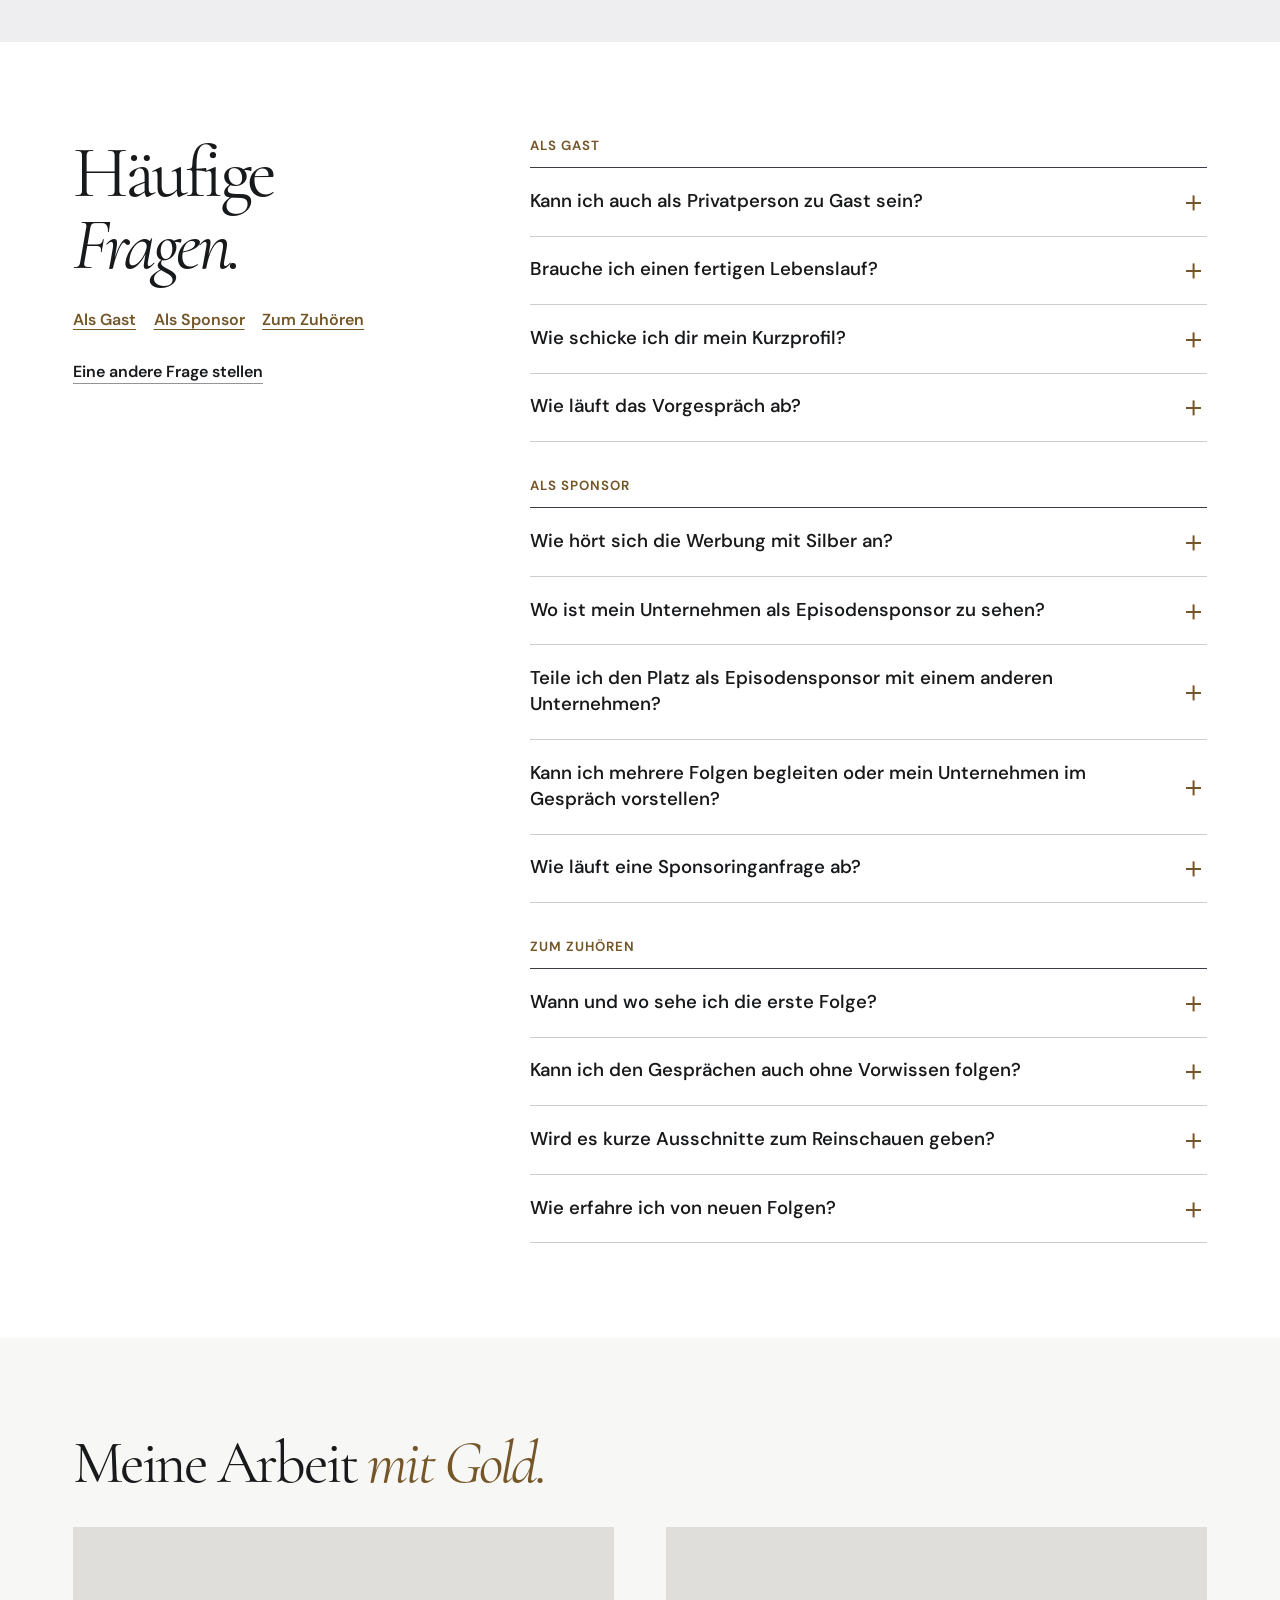
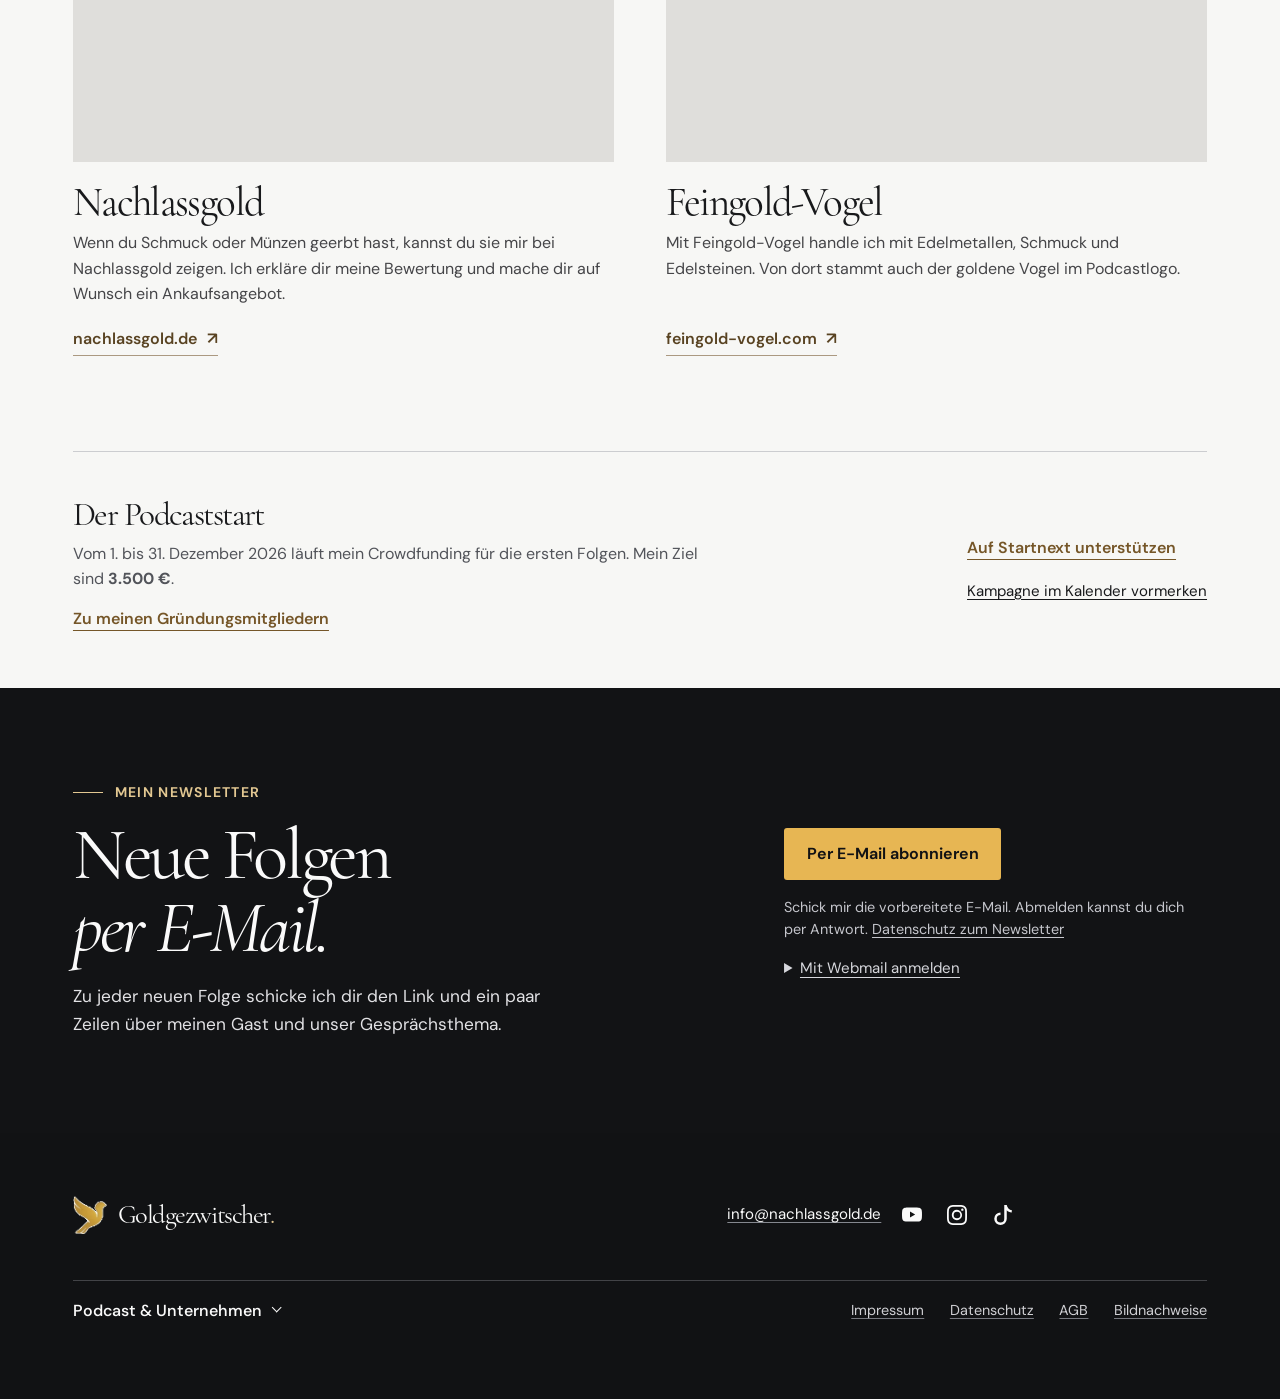
==== commit f91f4c88: "Bündele den Farbakzent auf honiggoldene Hauptaktionen" ====
--- a/index.html
+++ b/index.html
@@ -16,13 +16,13 @@
     <link rel="icon" href="assets/haus-vogel.webp" type="image/webp">
     <link rel="preload" href="assets/fonts/cormorant.woff2" as="font" type="font/woff2" crossorigin>
     <link rel="preload" href="assets/fonts/cormorant-italic.woff2" as="font" type="font/woff2" crossorigin>
-    <link rel="stylesheet" href="assets/podcast.css?v=mobil3">
-    <link rel="stylesheet" href="assets/faq.css?v=themen1">
-    <link rel="stylesheet" href="assets/sponsoring.css?v=mobil3">
+    <link rel="stylesheet" href="assets/podcast.css?v=honig1">
+    <link rel="stylesheet" href="assets/faq.css?v=honig1">
+    <link rel="stylesheet" href="assets/sponsoring.css?v=honig1">
     <link rel="stylesheet" href="assets/gastgeber.css?v=mobil3">
-    <link rel="stylesheet" href="assets/kampagne.css?v=saphir1">
+    <link rel="stylesheet" href="assets/kampagne.css?v=honig1">
     <script src="assets/podcast.js?v=mobil3" defer></script>
-    <link rel="stylesheet" href="assets/footer.css?v=kompakt1">
+    <link rel="stylesheet" href="assets/footer.css?v=honig1">
   </head>
   <body class="page-index">
     <a class="skip" href="#inhalt">Zum Inhalt</a>
@@ -48,7 +48,7 @@
               <h1 class="show-title" aria-label="Goldgezwitscher">Gold<em>gezwitscher<span>.</span></em></h1>
               <p class="hero-intro">Ich bin Dietmar Vogelmann. Bei mir erzählen Goldschmiede, Händler und Sammler, wie sie zu ihrer Arbeit kamen und welches Stück ihnen bis heute im Kopf bleibt.</p>
               <div class="actions hero-actions">
-                <a class="button button-sapphire" href="bewerben.html#anfrage">Als Gast bewerben</a>
+                <a class="button button-gold" href="bewerben.html#anfrage">Als Gast bewerben</a>
                 <a class="button button-outline" href="#sponsoring">Sponsoring ansehen</a>
               </div>
               <p class="release-date"><span data-premiere-status>Premiere geplant für <time datetime="2027-02">Februar 2027</time></span> <a class="date-action" href="https://www.youtube.com/@feingoldvogel" data-premiere-action rel="external noreferrer">Mein YouTube-Kanal</a></p>
@@ -106,7 +106,7 @@
             <h2 id="guest-title">Dein Platz am <em>Mikrofon.</em></h2>
             <p>Ob du eine Werkstatt führst oder die Geschichte eines Erbstücks kennst – schreib mir, worüber du mit mir sprechen möchtest.</p>
             <ol class="guest-steps" aria-label="So läuft die Gastbewerbung ab"><li>Kurzprofil</li><li>Vorgespräch</li><li>Aufnahme</li></ol>
-            <a class="button button-sapphire" href="bewerben.html#anfrage">Kurzprofil ausfüllen</a>
+            <a class="button button-gold" href="bewerben.html#anfrage">Kurzprofil ausfüllen</a>
           </div>
         </div>
       </section>
--- a/assets/podcast.css
+++ b/assets/podcast.css
@@ -28,10 +28,8 @@
   --muted: #52545a;
   --gold: #e3c892;
   --brass: #755628;
-  --sapphire-ink: #294986;
-  --sapphire-light: #aec6ff;
-  --sapphire: #365fc0;
-  --sapphire-wash: #edf2fb;
+  --button-gold: #e7b653;
+  --button-gold-hover: #f1c675;
   --paper: #f5f5f5;
   --light: #fafafa;
   --mist: #e5e6e8;
@@ -87,12 +85,9 @@
   border-radius: 3px; font: 650 1rem/1.35 var(--sans); text-decoration: none;
   transition: background-color .2s ease, border-color .2s ease;
 }
-.button-gold { background: var(--gold); color: var(--deep); }
-.button-gold:hover { background: #f1ddb3; }
-.button-sapphire { background: var(--sapphire); color: white; }
-.button-sapphire:hover { background: #2c4ea0; }
-.button-green { background: var(--charcoal); color: var(--light); }
-.button-green:hover { background: #36373b; }
+.button-gold { background: var(--button-gold); color: var(--deep); }
+.button-gold:hover { background: var(--button-gold-hover); }
+.inquiry-form .button-gold { border-color: var(--brass); }
 .button-paper { color: var(--ink); background: transparent; border-color: #85868b; }
 .button-paper:hover { background: #e9eaed; }
 .text-link {
@@ -130,12 +125,12 @@
 .cover-hero .eyebrow { color: var(--gold); font-size: .79rem; letter-spacing: .15em; }
 .hero-copy .show-title { font-size: clamp(5.8rem, 8.6vw, 8.7rem); line-height: .8; letter-spacing: -.063em; margin: 1.7rem 0 1.7rem -.04em; }
 .show-title em { display: block; line-height: .94; font-weight: 400; }
-.show-title em span { color: var(--sapphire-light); }
+.show-title em span { color: var(--gold); }
 .hero-intro { max-width: 32rem; color: #dddde0; font-size: clamp(1.04rem, 1.25vw, 1.19rem); line-height: 1.59; }
 .release-date { display: flex; align-items: baseline; flex-wrap: wrap; column-gap: .65rem; margin-top: .6rem; color: #c7c7cd; font-size: .91rem; }
 .release-date time { color: white; font-weight: 600; }
 .date-action { display: inline-flex; align-items: center; min-height: 2.75rem; text-underline-offset: .25em; }
-.release-date .date-action { color: var(--sapphire-light); }
+.release-date .date-action { color: var(--gold); }
 .hero-actions { margin-top: 1.5rem; gap: .65rem .8rem; }
 .hero-actions .button-outline { border-color: #9d9b96; color: white; background: transparent; }
 .hero-actions .button-outline:hover { background: #292a2d; border-color: var(--gold); }
@@ -215,9 +210,7 @@
 }
 .campaign-note h2 { font-size: clamp(1.95rem, 2.6vw, 2.7rem); }
 .campaign-note p { max-width: 57ch; margin-top: .55rem; color: var(--muted); }
-.campaign-note .text-link { flex-shrink: 0; color: var(--sapphire-ink); text-decoration-color: currentColor; }
-.campaign-dialog [data-campaign-link] { background: var(--sapphire-light); color: var(--deep); }
-.campaign-dialog [data-campaign-link]:hover { background: #cfddff; }
+.campaign-note .text-link { flex-shrink: 0; color: var(--brass); text-decoration-color: currentColor; }
 .newsletter-layout {
   display: grid;
   grid-template-columns: minmax(0, 1.18fr) minmax(0, .82fr);
@@ -226,11 +219,10 @@
 }
 .newsletter-layout h2 em { display: block; }
 .section-lead { max-width: 43ch; margin-top: 1.2rem; font-size: clamp(1.02rem, 1.35vw, 1.18rem); line-height: 1.6; }
-.newsletter-section { background: #191b20; color: white; }
+.newsletter-section { background: var(--charcoal); color: var(--light); }
 .newsletter-layout .eyebrow { color: var(--gold); }
 .newsletter-layout .section-lead { color: #e2e2e5; }
 .newsletter-enrollment { max-width: 32rem; }
-.newsletter-enrollment > .button { color: #1b1916; }
 .newsletter-enrollment .fine-print { margin-top: 1rem; font-size: .9rem; color: #c5c6cc; }
 .newsletter-webmail { margin-top: .3rem; color: #d7d8dd; font-size: .94rem; }
 .draft-text summary { width: fit-content; cursor: pointer; padding-block: .72rem; text-decoration: underline; text-underline-offset: .25em; }
@@ -242,7 +234,7 @@
 .newsletter-section :focus-visible, .guest-invite :focus-visible { outline-color: var(--gold); }
 
 /* Invitation to take the second microphone. */
-.guest-invite { color: white; background: #192438; }
+.guest-invite { color: var(--light); background: var(--charcoal); }
 .invite-spread { align-items: center; padding-block: var(--section-space); }
 .invite-image { overflow: hidden; }
 .invite-image img { width: 100%; height: auto; aspect-ratio: 1.23; object-fit: cover; object-position: 58% 47%; }
@@ -303,9 +295,9 @@
 .partner-description { margin-bottom: 1.35rem; line-height: 1.55; }
 .partner-action {
   width: 100%; margin-top: auto; border-top: 1px solid var(--line); padding: .82rem 0 .25rem; min-height: 2.75rem;
-  display: flex; align-items: center; color: var(--charcoal); font-weight: 650; text-decoration-thickness: 1px; text-underline-offset: .28em;
-}
-.partner-action:hover { color: #715123; }
+  display: flex; align-items: center; color: var(--brass); font-weight: 650; text-decoration-thickness: 1px; text-underline-offset: .28em;
+}
+.partner-action:hover { color: var(--ink); }
 .partner-card:focus-within { border-color: var(--edge); }
 .sponsor-inquiry-link { margin-top: 1.15rem; }
 @media (hover:hover) and (pointer:fine) and (prefers-reduced-motion:no-preference) {
--- a/assets/faq.css
+++ b/assets/faq.css
@@ -31,12 +31,12 @@
     text-decoration: none;
   }
   .faq-group:target .topic-open { display: none; }
-  .faq-group:target .topic-close, .faq-category a:hover { color: var(--sapphire-ink); }
+  .faq-group:target .topic-close, .faq-category a:hover { color: var(--brass); }
   .faq-category a::after {
     content: "";
     flex: 0 0 .55rem;
     height: .55rem;
-    border: solid var(--sapphire-ink);
+    border: solid var(--brass);
     border-width: 0 1.5px 1.5px 0;
     transform: rotate(45deg);
   }
@@ -44,7 +44,7 @@
   .topic-questions {
     padding-inline-start: 1rem;
     margin-bottom: .7rem;
-    border-inline-start: 2px solid var(--sapphire-light);
+    border-inline-start: 2px solid var(--gold);
   }
   .topic-questions details:last-child { border-bottom: none; }
   .topic-questions summary { padding-block: .82rem; font-size: 1rem; }
--- a/assets/sponsoring.css
+++ b/assets/sponsoring.css
@@ -84,7 +84,6 @@
     margin: 0;
     padding: 0;
     border: 0;
-    color: var(--sapphire-ink);
     font-size: .9rem;
     text-align: right;
   }
--- a/assets/kampagne.css
+++ b/assets/kampagne.css
@@ -17,7 +17,7 @@
   color: var(--light);
   background: var(--charcoal);
   border: 1px solid #696055;
-  border-top: 3px solid var(--sapphire-light);
+  border-top: 3px solid var(--gold);
   border-radius: 3px;
   box-shadow: 0 1.3rem 4rem #0006;
 }
@@ -76,16 +76,16 @@
   gap: .45rem;
   min-height: 2.75rem;
   padding: .45rem .9rem;
-  border: 1px solid #bfc6d1;
+  border: 1px solid #bdb8ad;
   border-radius: 2rem;
   background: var(--light);
   color: var(--ink);
   box-shadow: 0 2px 9px #11121421;
   font: 600 .875rem/1.25 var(--sans);
 }
-.campaign-launcher svg { flex: none; color: var(--sapphire-ink); }
-.campaign-launcher:is(:hover, :focus-visible) { background: var(--sapphire-wash); color: var(--sapphire-ink); border-color: currentColor; }
-.campaign-launcher:focus-visible { outline-color: var(--sapphire-ink); }
+.campaign-launcher svg { flex: none; color: var(--brass); }
+.campaign-launcher:is(:hover, :focus-visible) { background: #faf3e4; color: var(--brass); border-color: currentColor; }
+.campaign-launcher:focus-visible { outline-color: var(--brass); }
 .campaign-dialog[open] + .campaign-launcher { visibility: hidden; }
 .campaign-launcher:not([hidden]) ~ .site-footer { padding-bottom: calc(3.5rem + env(safe-area-inset-bottom)); }
 @media (max-width: 48rem), (max-height: 32rem) {
--- a/assets/footer.css
+++ b/assets/footer.css
@@ -71,7 +71,7 @@
 }
 .footer-directory nav a { width: fit-content; }
 .footer-legal { flex-wrap: wrap; gap: 0 clamp(.65rem, 2vw, 1.6rem); }
-.site-footer :is(.footer-email, .footer-channels a, .footer-legal a, .footer-directory a, .footer-directory summary):is(:hover, :focus-visible) { color: var(--sapphire-light); }
+.site-footer :is(.footer-email, .footer-channels a, .footer-legal a, .footer-directory a, .footer-directory summary):is(:hover, :focus-visible) { color: var(--gold); }
 
 @media (max-width: 48rem) {
   .footer-identity { grid-template-columns: minmax(0, 1fr) auto; gap: .3rem .5rem; padding-bottom: .6rem; }
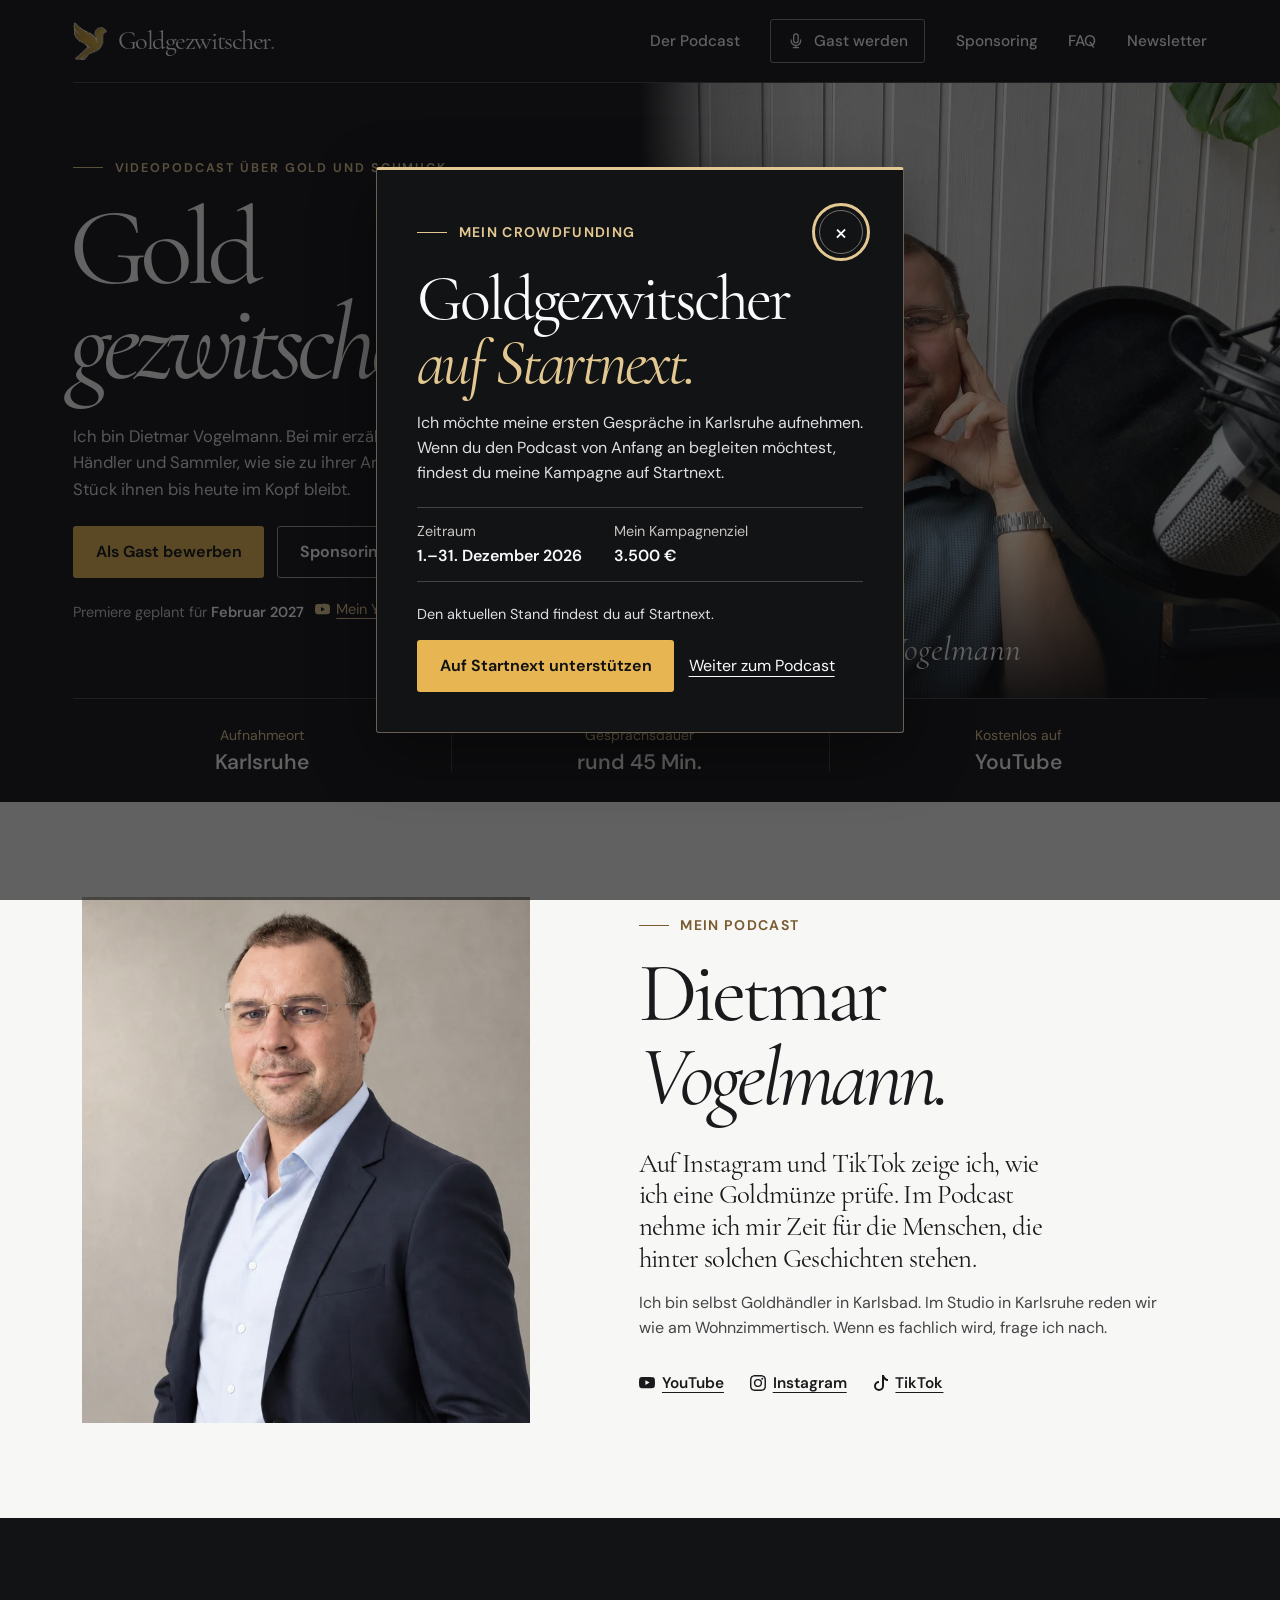
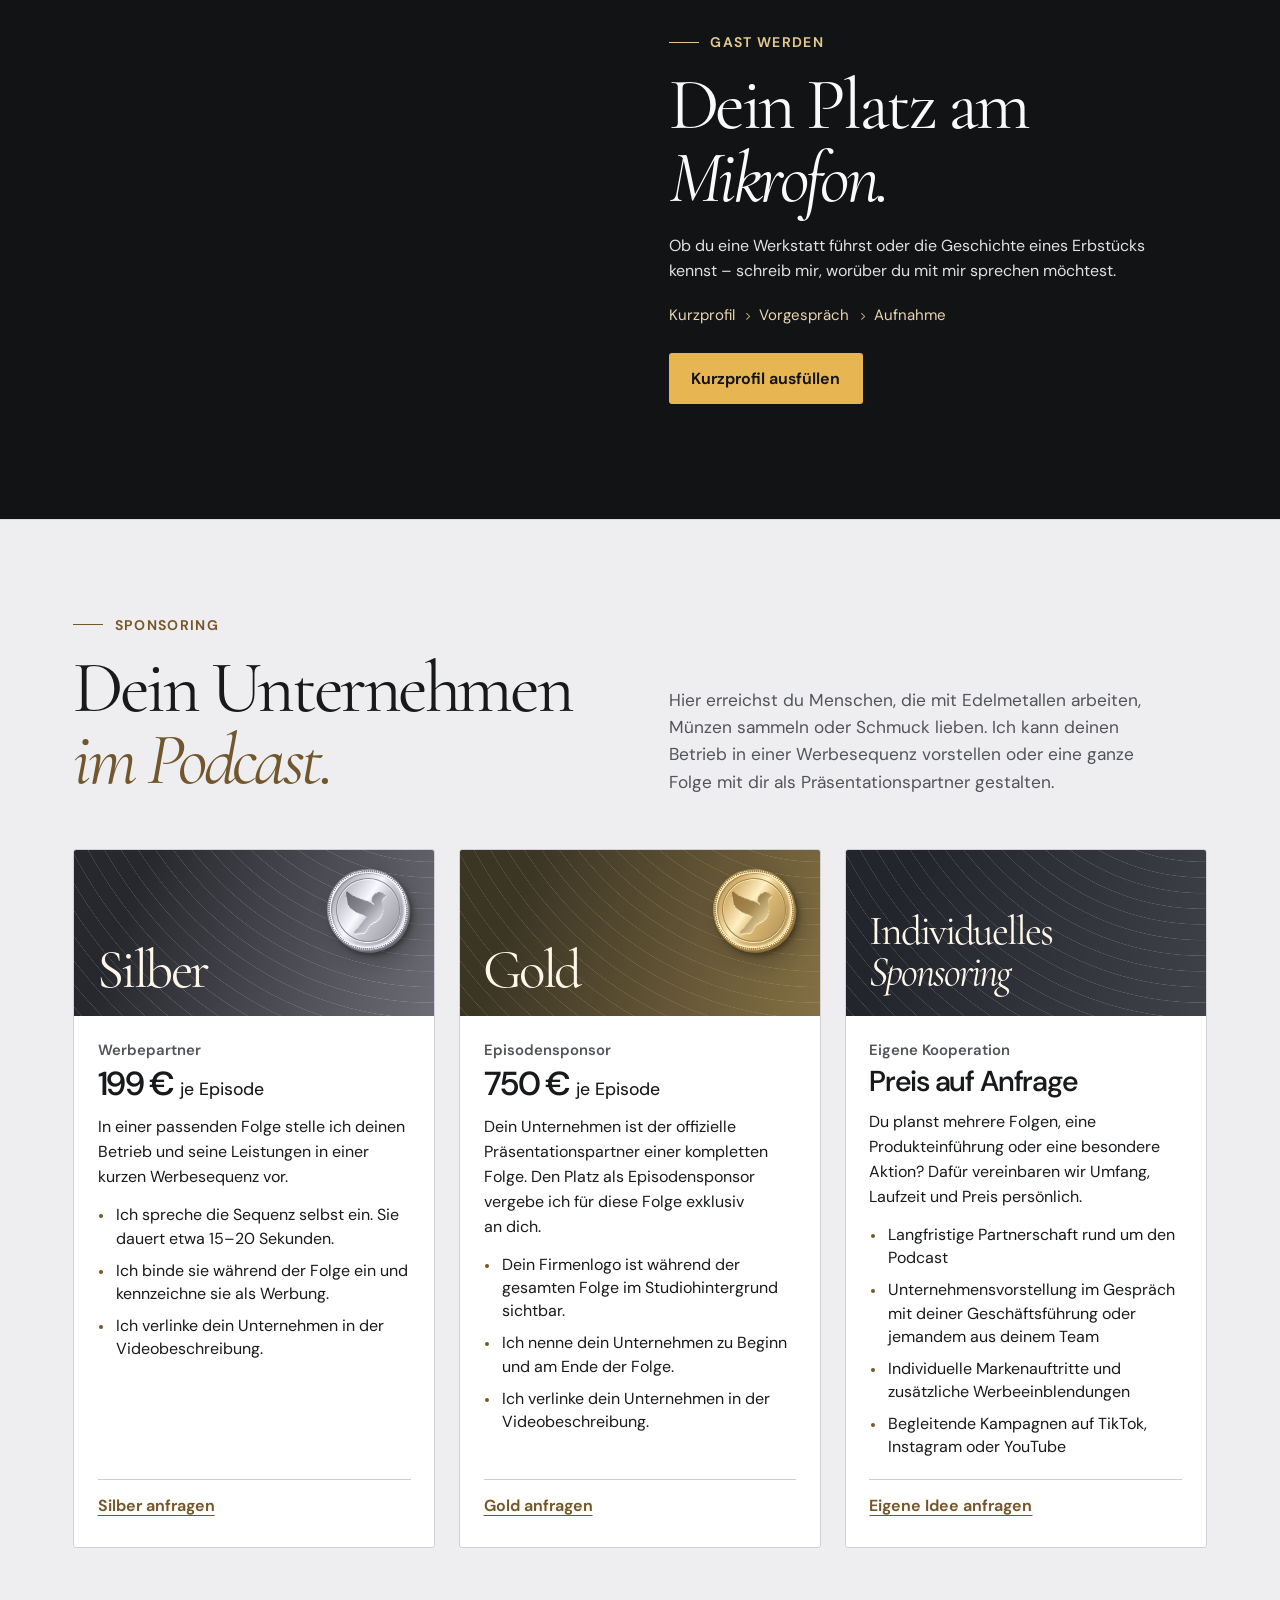
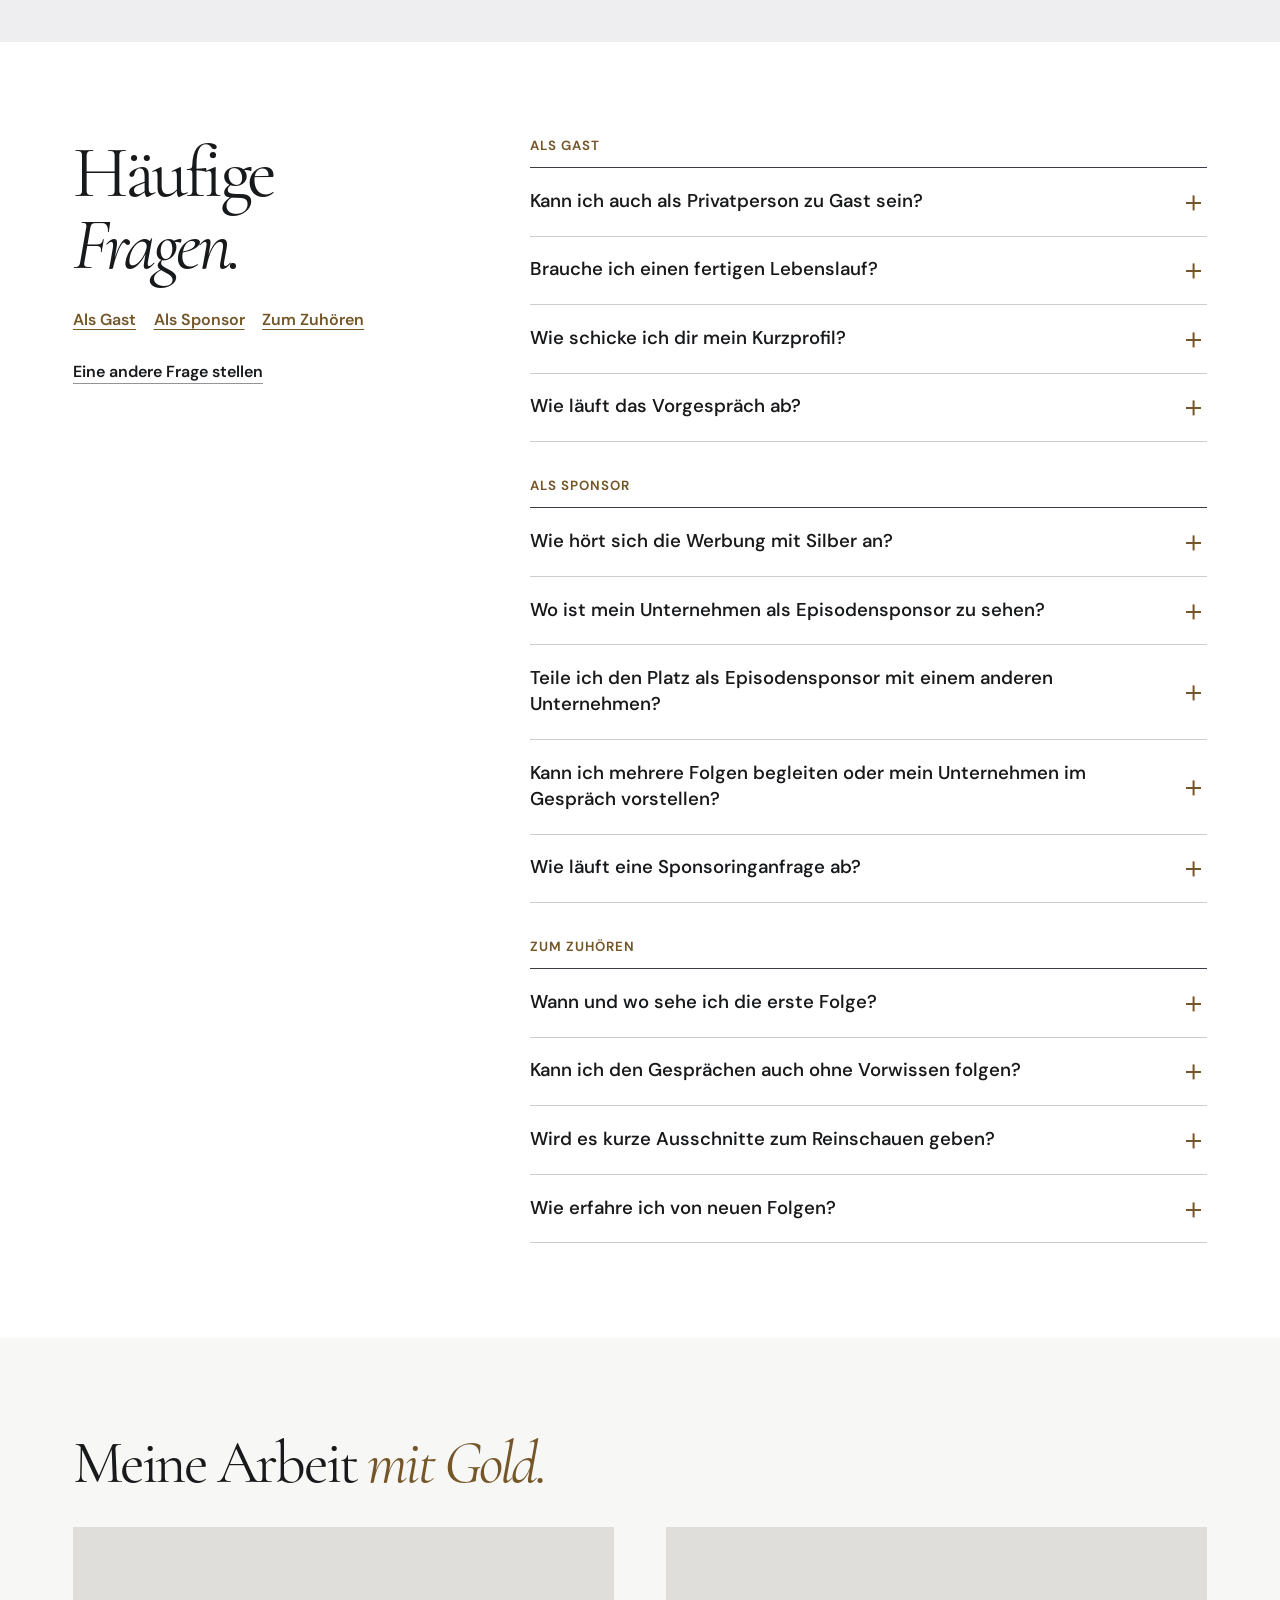
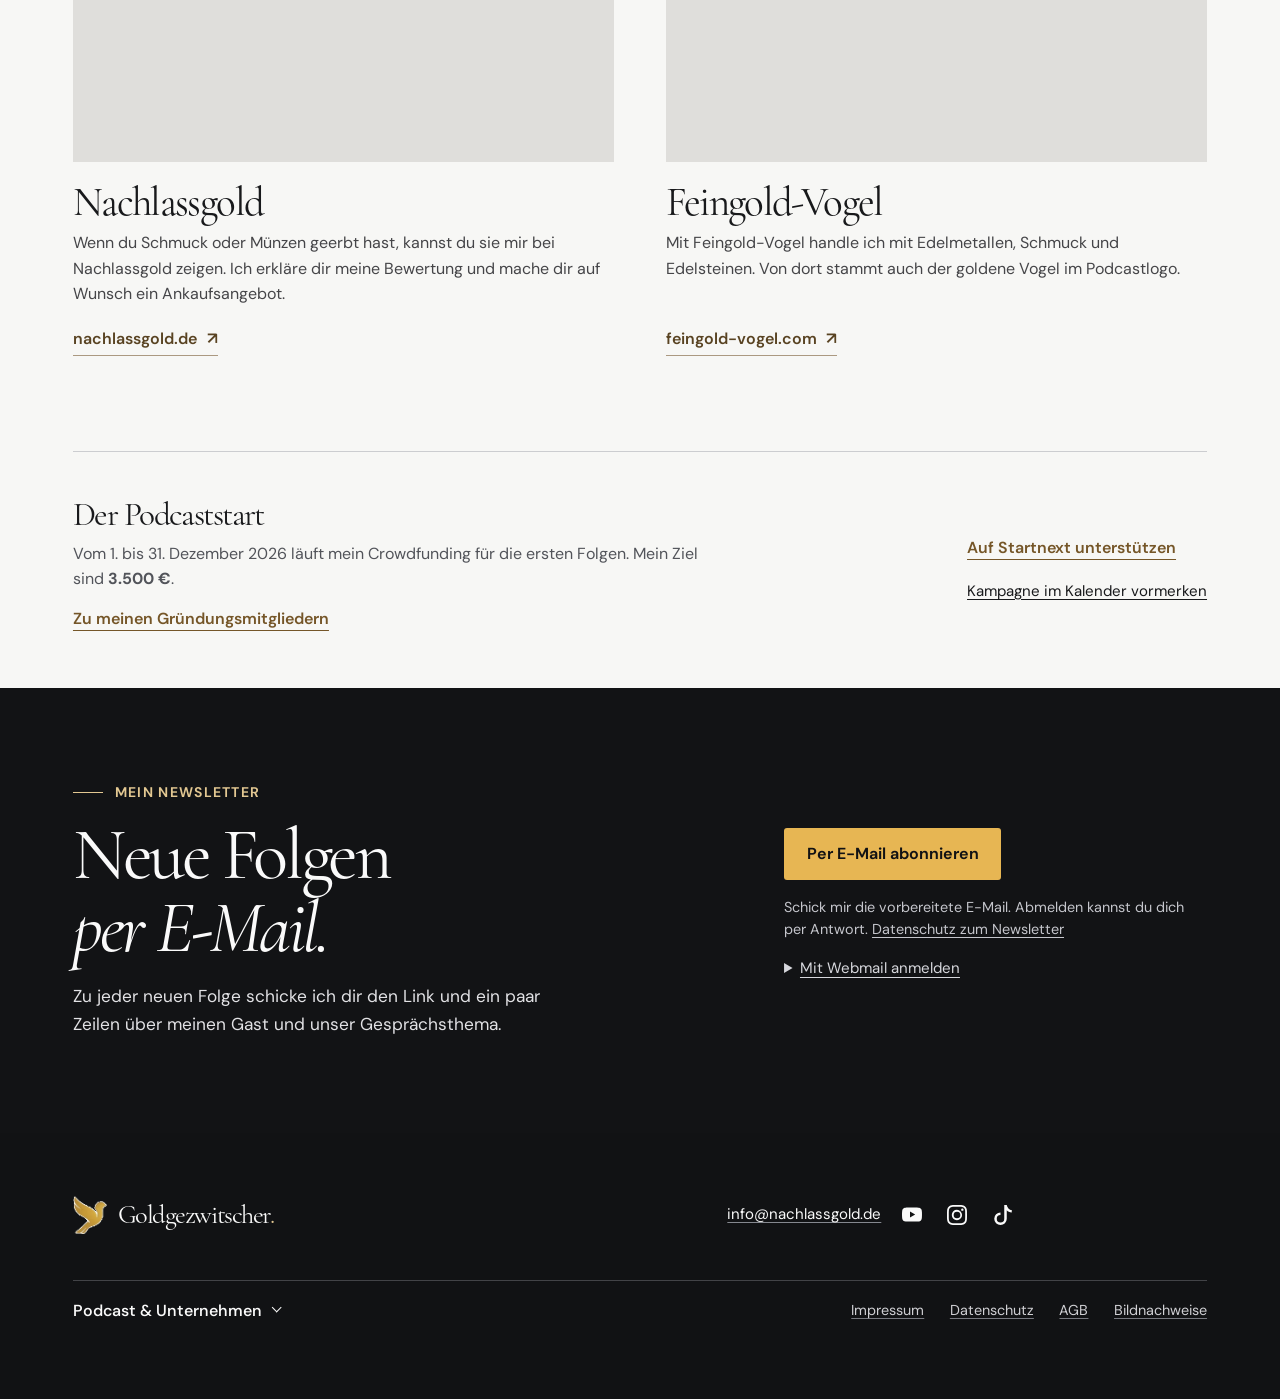
==== commit 4ecbaafa: "Zeige den aktuellen Startnext-Stand im Crowdfunding-Fenster" ====
--- a/index.html
+++ b/index.html
@@ -6,7 +6,8 @@
     <meta name="robots" content="noindex,nofollow">
     <meta name="referrer" content="no-referrer">
     <meta http-equiv="x-dns-prefetch-control" content="off">
-    <meta http-equiv="Content-Security-Policy" content="default-src 'none'; img-src 'self'; style-src 'self'; script-src 'self'; font-src 'self'; connect-src 'self'; media-src 'self'; frame-src 'none'; object-src 'none'; base-uri 'none'; form-action 'none'">
+    <meta http-equiv="Content-Security-Policy" content="default-src 'none'; img-src 'self'; style-src 'self'; script-src 'self'; font-src 'self'; connect-src 'self' https://www.startnext.com/myty/api/crowdfunding/project/goldgezwitscher; media-src 'self'; frame-src 'none'; object-src 'none'; base-uri 'none'; form-action 'none'">
+    <meta name="funding-endpoint" content="https://www.startnext.com/myty/api/crowdfunding/project/goldgezwitscher">
     <meta name="theme-color" content="#121315">
     <title>Goldgezwitscher · Gespräche über Gold und Schmuck</title>
     <meta name="description" content="Ich bin Dietmar Vogelmann. In meinem Videopodcast erzählen Menschen aus Werkstatt und Handel von ihrer Arbeit mit Gold. Hier kannst du dich als Gast vorstellen oder ein Sponsoring anfragen.">
@@ -20,8 +21,8 @@
     <link rel="stylesheet" href="assets/faq.css?v=honig1">
     <link rel="stylesheet" href="assets/sponsoring.css?v=honig1">
     <link rel="stylesheet" href="assets/gastgeber.css?v=mobil3">
-    <link rel="stylesheet" href="assets/kampagne.css?v=honig1">
-    <script src="assets/podcast.js?v=mobil3" defer></script>
+    <link rel="stylesheet" href="assets/kampagne.css?v=stand1">
+    <script src="assets/podcast.js?v=stand1" defer></script>
     <link rel="stylesheet" href="assets/footer.css?v=honig1">
   </head>
   <body class="page-index">
--- a/assets/kampagne.css
+++ b/assets/kampagne.css
@@ -53,6 +53,36 @@
 }
 .campaign-dates dt { color: #c8c4c1; font-size: .9rem; }
 .campaign-dates dd { font-weight: 600; }
+.campaign-funding {
+  flex: 0 0 100%;
+  display: grid;
+  grid-template-columns: minmax(0, 1fr) auto;
+  align-items: baseline;
+  row-gap: .35rem;
+}
+.campaign-funding dd { display: contents; }
+.campaign-funding strong {
+  color: var(--button-gold);
+  font-variant-numeric: tabular-nums;
+}
+.campaign-funding progress {
+  grid-column: 1 / -1;
+  width: 100%;
+  height: .4rem;
+  appearance: none;
+  border: 0;
+  border-radius: 1rem;
+  overflow: hidden;
+  accent-color: var(--button-gold);
+  background: #69645b;
+}
+.campaign-funding progress::-webkit-progress-bar { background: #69645b; }
+.campaign-funding progress::-webkit-progress-value { background: var(--button-gold); }
+.campaign-funding progress::-moz-progress-bar { background: var(--button-gold); }
+.campaign-funding small { grid-column: 1 / -1; color: #c8c4c1; font-size: .875rem; font-weight: 400; }
+@media (forced-colors: active) {
+  .campaign-funding progress { appearance: auto; }
+}
 .campaign-actions { display: flex; flex-wrap: wrap; align-items: center; gap: .35rem .9rem; }
 .campaign-continue {
   min-height: 2.75rem;
@@ -92,3 +122,5 @@
   body:has(.inquiry-form :is(input, select, textarea):focus) .campaign-launcher { visibility: hidden; }
 }
 @media print { .campaign-launcher { display: none; } }
+
+.campaign-dialog .campaign-unavailable { margin: 0 0 .9rem; font-size: .9rem; }
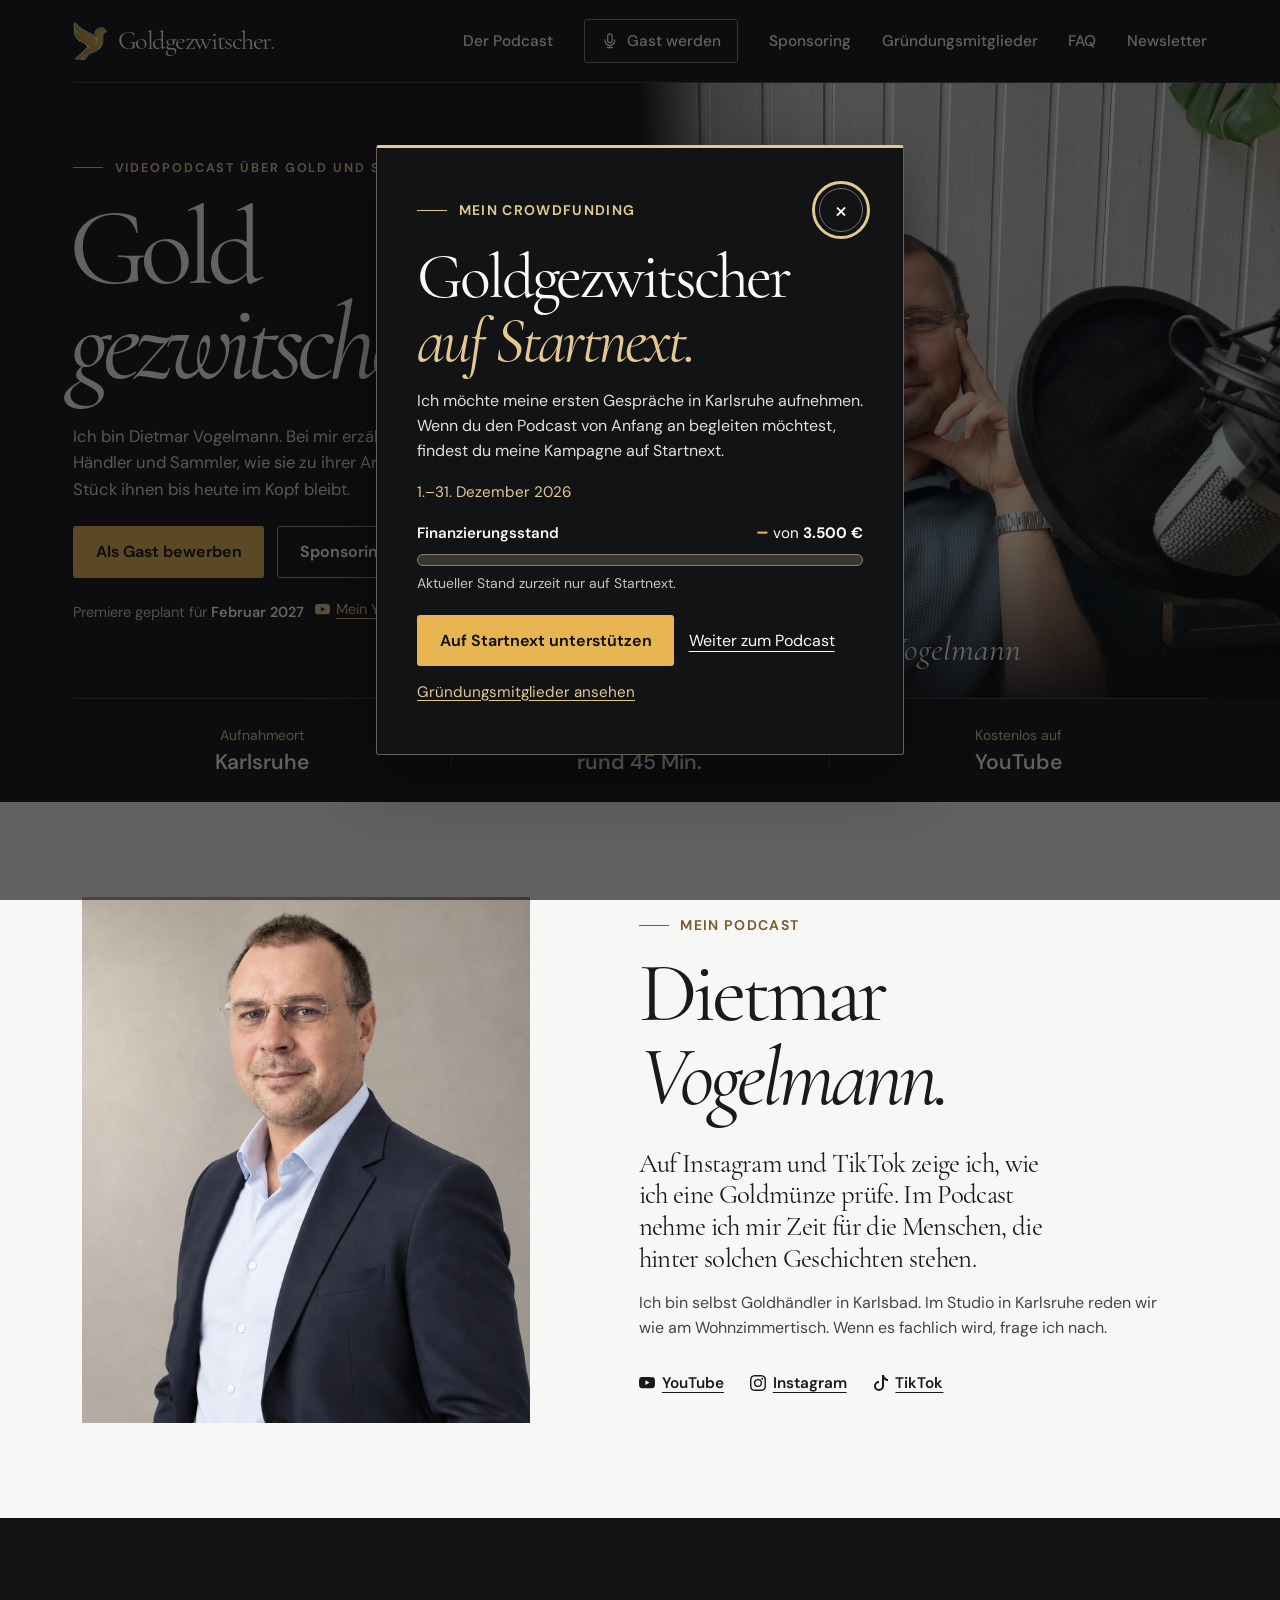
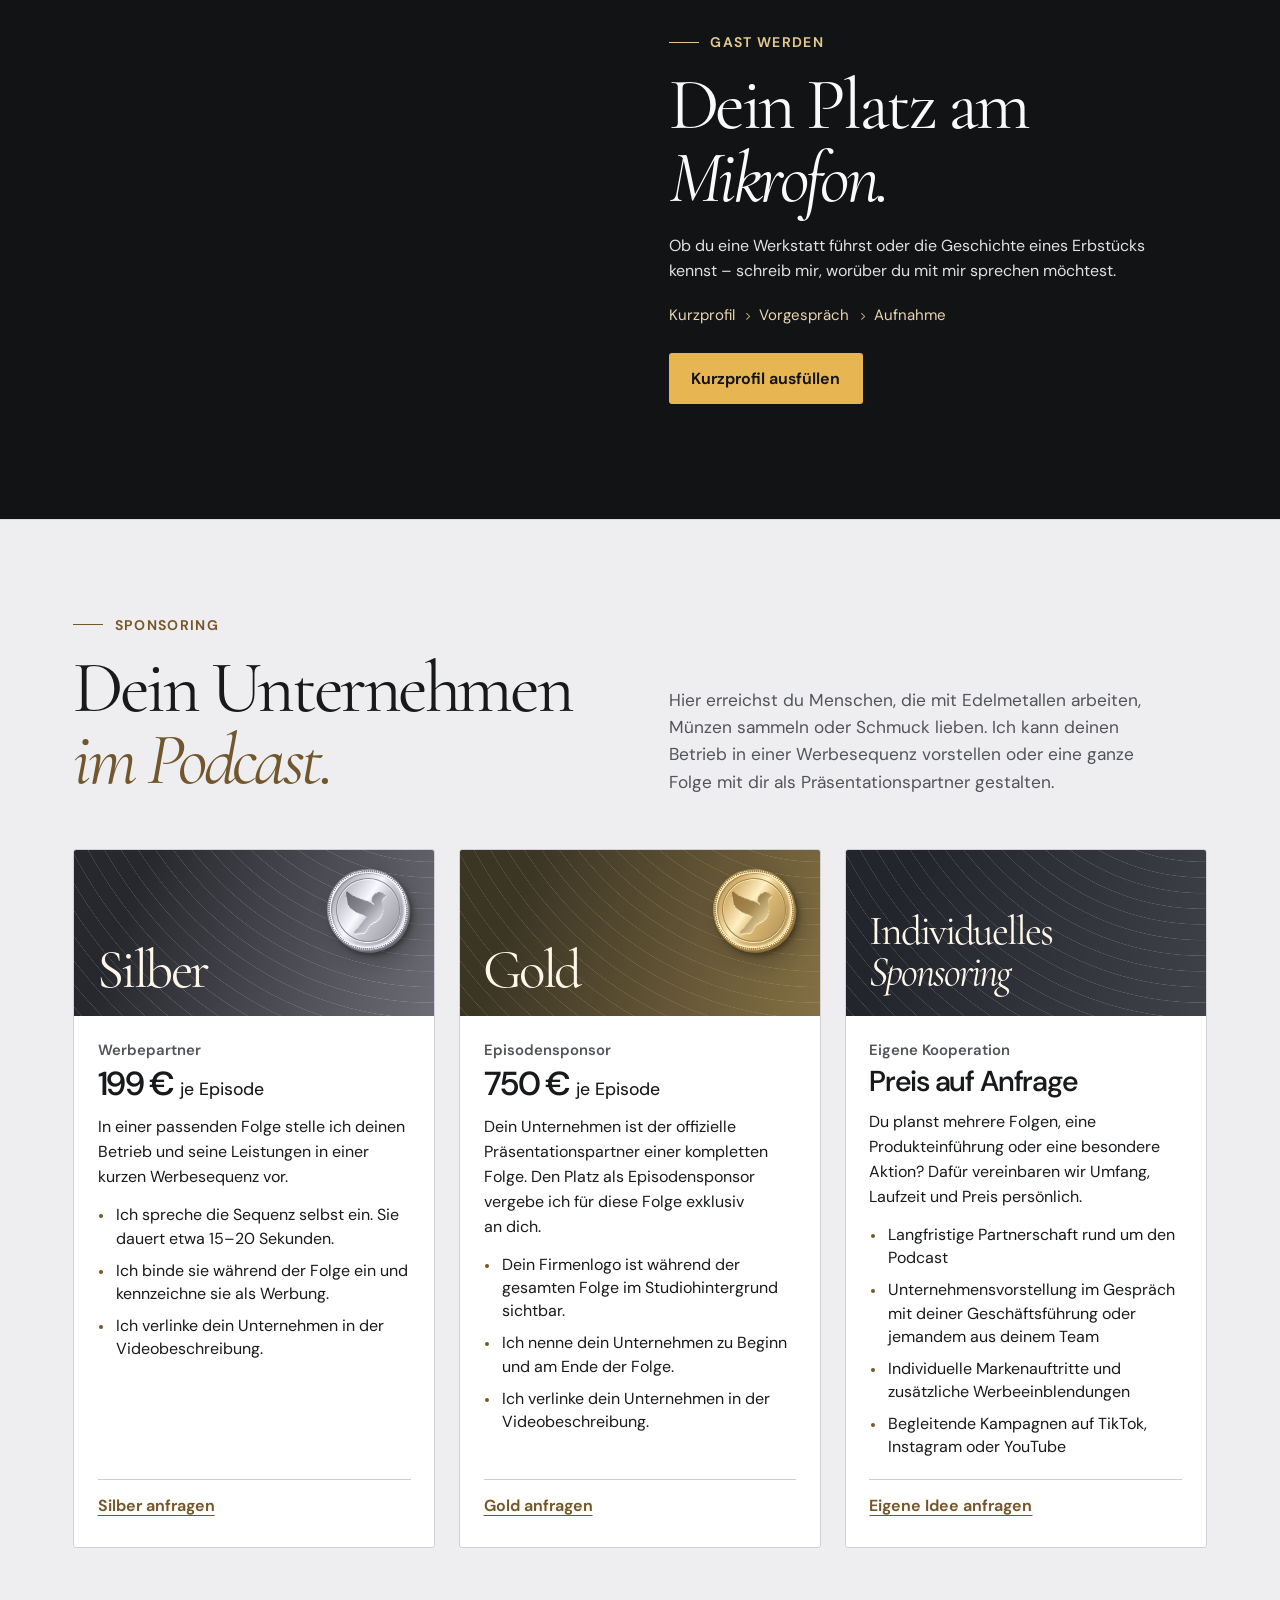
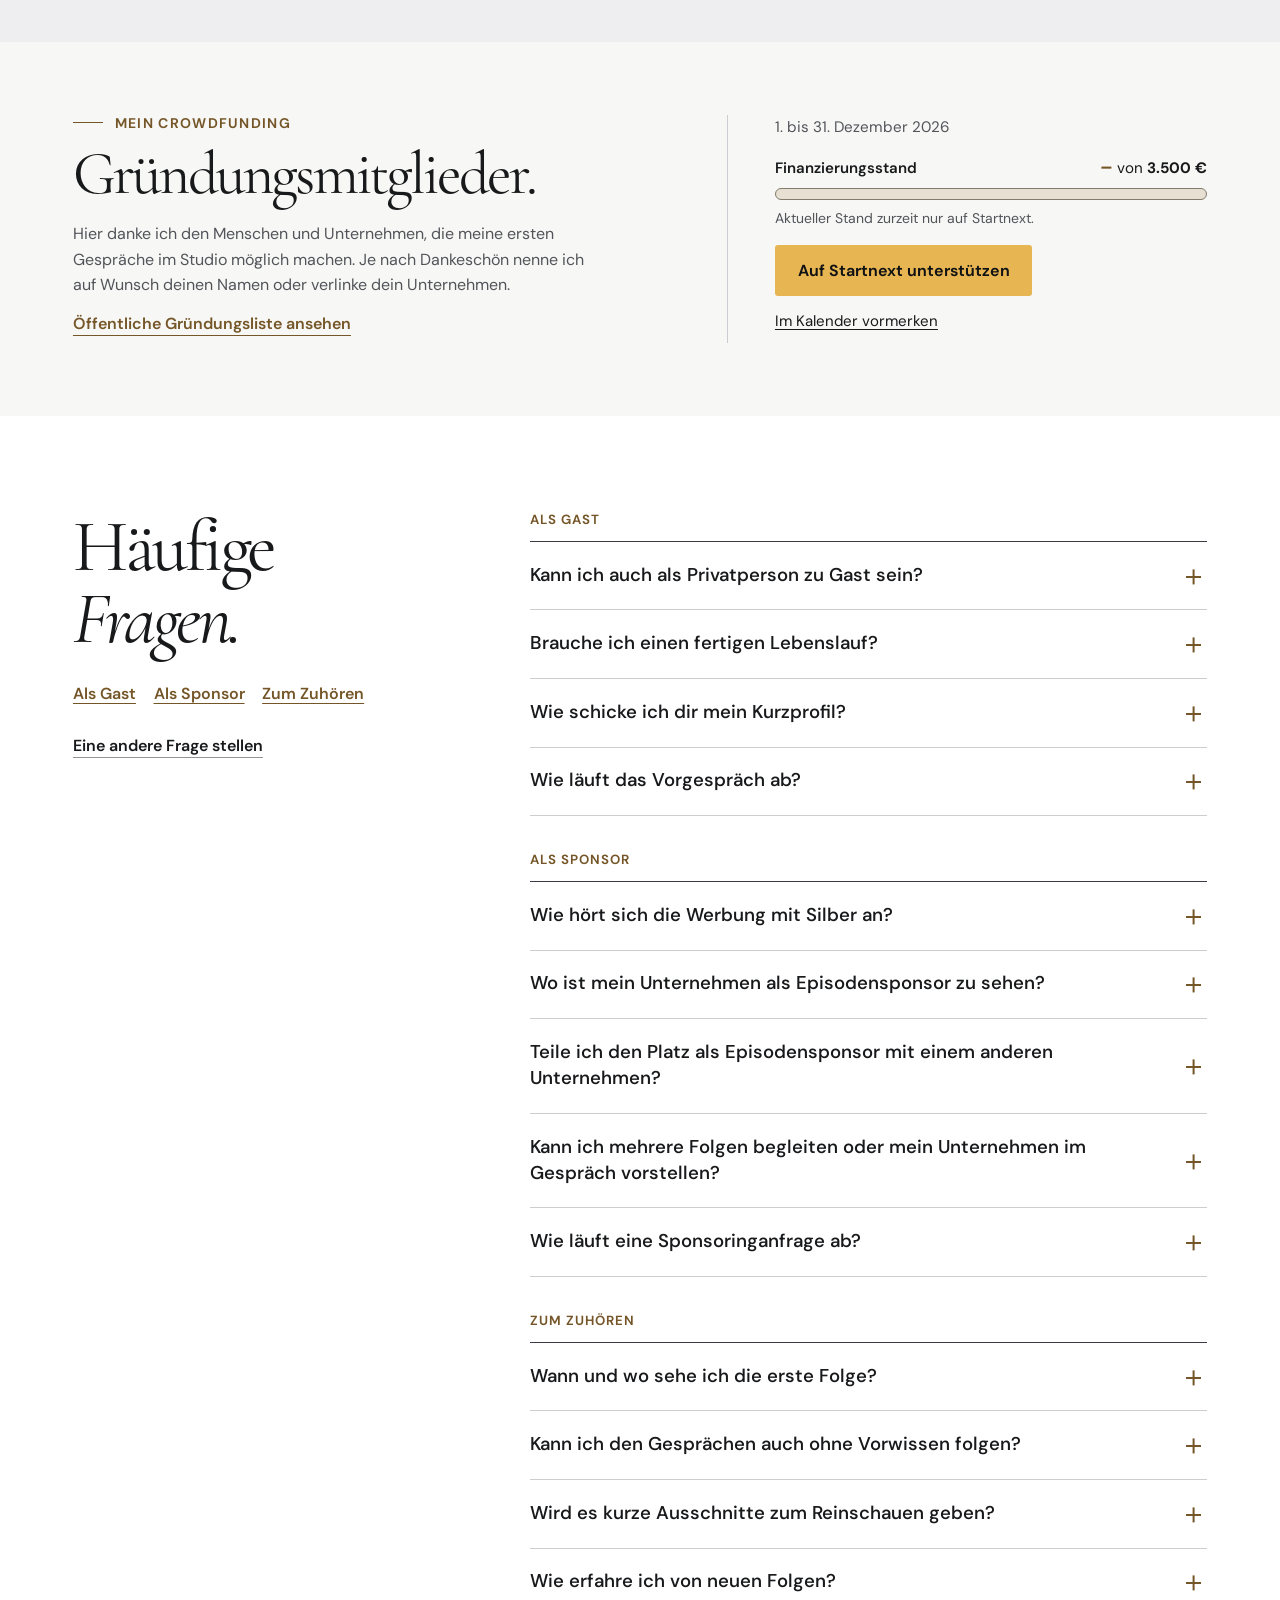
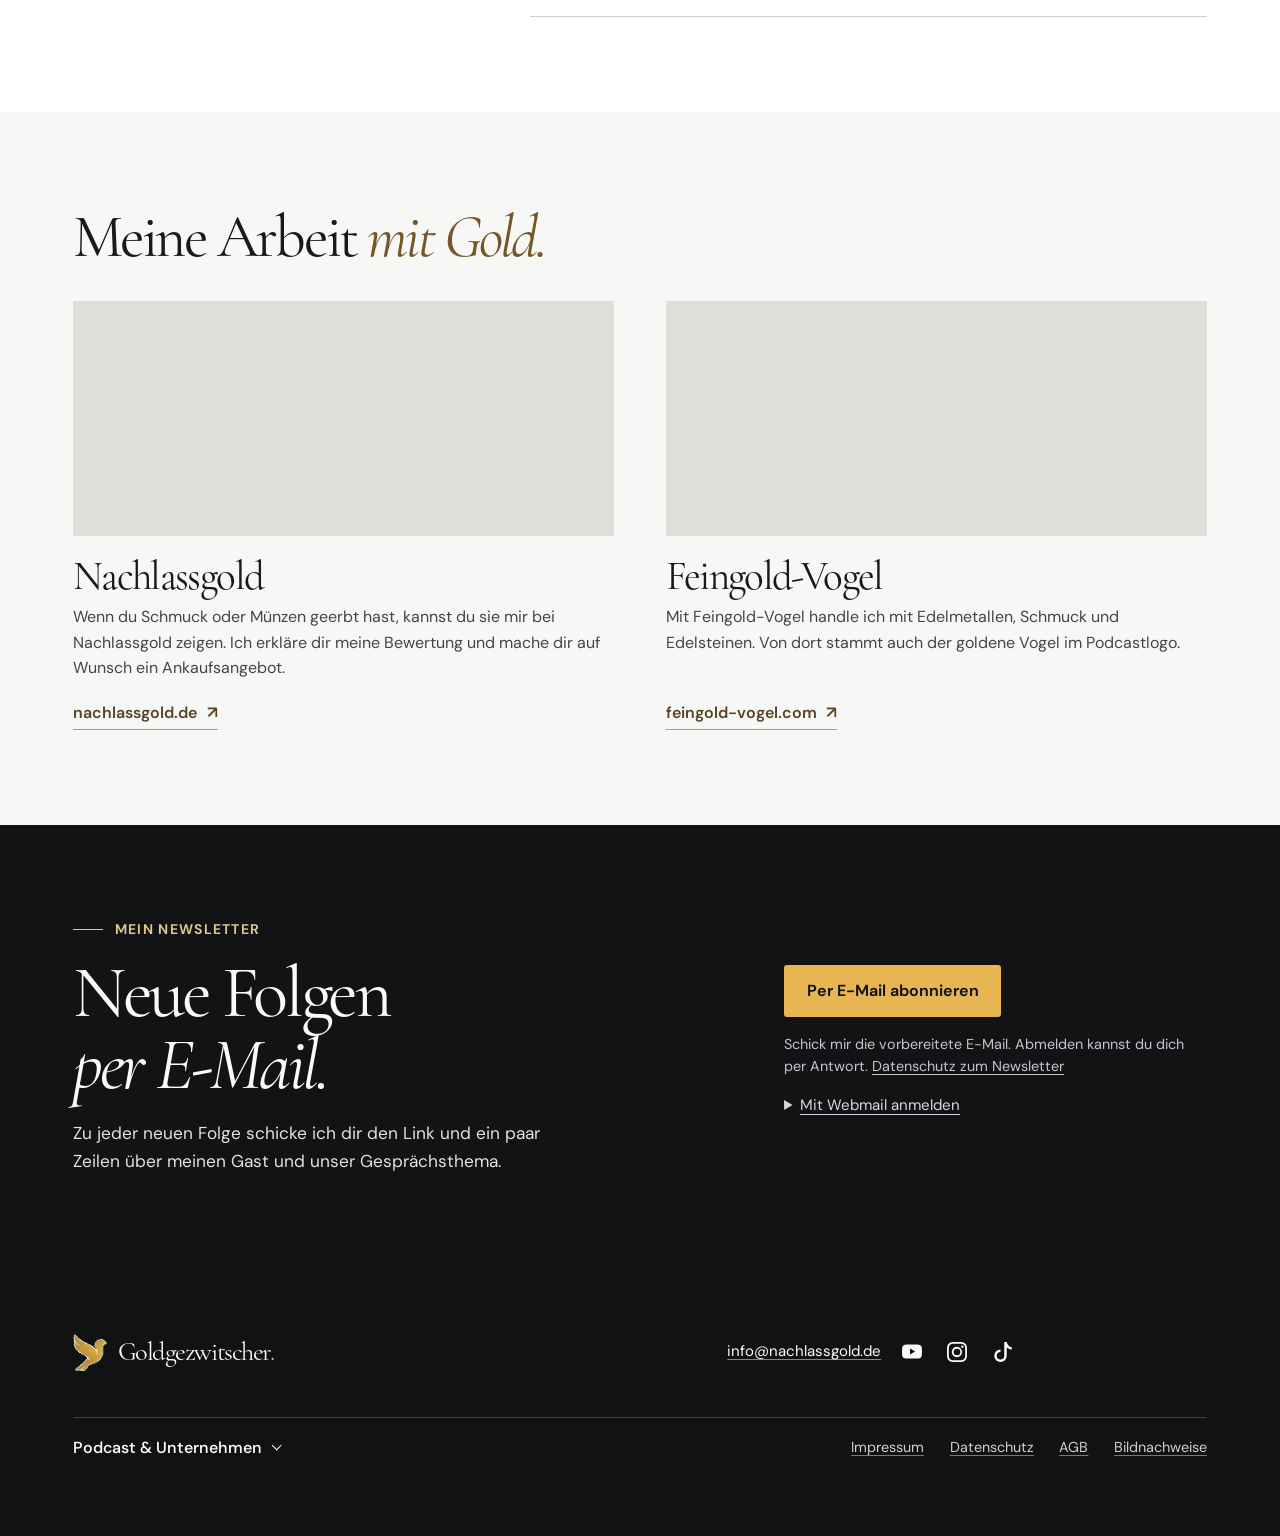
==== commit d88488f5: "Mache den Finanzierungsstand und die öffentliche Gründungsliste direkt auffindbar" ====
--- a/index.html
+++ b/index.html
@@ -17,12 +17,12 @@
     <link rel="icon" href="assets/haus-vogel.webp" type="image/webp">
     <link rel="preload" href="assets/fonts/cormorant.woff2" as="font" type="font/woff2" crossorigin>
     <link rel="preload" href="assets/fonts/cormorant-italic.woff2" as="font" type="font/woff2" crossorigin>
-    <link rel="stylesheet" href="assets/podcast.css?v=honig1">
+    <link rel="stylesheet" href="assets/podcast.css?v=gruendung2">
     <link rel="stylesheet" href="assets/faq.css?v=honig1">
     <link rel="stylesheet" href="assets/sponsoring.css?v=honig1">
     <link rel="stylesheet" href="assets/gastgeber.css?v=mobil3">
-    <link rel="stylesheet" href="assets/kampagne.css?v=stand1">
-    <script src="assets/podcast.js?v=stand1" defer></script>
+    <link rel="stylesheet" href="assets/kampagne.css?v=gruendung2">
+    <script src="assets/podcast.js?v=gruendung2" defer></script>
     <link rel="stylesheet" href="assets/footer.css?v=honig1">
   </head>
   <body class="page-index">
@@ -35,6 +35,7 @@
           <a href="#format">Der Podcast</a>
           <a href="#gast-werden" class="nav-guest"><svg class="icon" width="20" height="20" fill="none" stroke="currentColor" stroke-width="1.65" stroke-linecap="round" stroke-linejoin="round" aria-hidden="true" viewBox="0 0 24 24"><rect x="9" y="2.5" width="6" height="12" rx="3"></rect><path d="M5.5 10.5v1a6.5 6.5 0 0 0 13 0v-1M12 18v3m-3.5 0h7"></path></svg>Gast werden</a>
           <a href="#sponsoring">Sponsoring</a>
+          <a href="gruendungsmitglieder.html">Gründungsmitglieder</a>
           <a href="#faq">FAQ</a>
           <a href="#startpost">Newsletter</a>
         </nav>
@@ -190,6 +191,32 @@
           </div>
         </div>
       </section>
+      <section class="campaign-note" id="crowdfunding" aria-labelledby="campaign-title">
+        <div class="container campaign-note-inner">
+          <div class="campaign-story">
+            <p class="eyebrow">Mein Crowdfunding</p>
+            <h2 id="campaign-title">Gründungs&shy;mitglieder.</h2>
+            <p>Hier danke ich den Menschen und Unternehmen, die meine ersten Gespräche im Studio möglich machen. Je nach Dankeschön nenne ich auf Wunsch deinen Namen oder verlinke dein Unternehmen.</p>
+            <a class="text-link campaign-founders" href="gruendungsmitglieder.html#gruendungsliste">Öffentliche Gründungsliste ansehen</a>
+          </div>
+          <div class="campaign-summary">
+            <p class="campaign-period"><time datetime="2026-12-01">1.</time> bis <time datetime="2026-12-31">31. Dezember 2026</time></p>
+            <div class="campaign-funding" data-funding-live>
+              <div class="funding-heading">
+                <span>Finanzierungsstand</span>
+                <span class="funding-amounts"><strong data-funding-value>–</strong> von <strong data-funding-goal>3.500&nbsp;€</strong></span>
+              </div>
+              <progress data-funding-progress aria-label="Finanzierungsstand auf Startnext" hidden></progress>
+              <div class="funding-track-placeholder" data-funding-placeholder aria-hidden="true"></div>
+              <small data-funding-updated>Aktueller Stand auf Startnext.</small>
+            </div>
+            <div class="campaign-links">
+              <a class="button button-gold" data-campaign-link href="https://www.startnext.com/goldgezwitscher" rel="external noreferrer">Projekt auf Startnext ansehen</a>
+              <a class="campaign-calendar" data-campaign-calendar href="goldgezwitscher.ics" download>Im Kalender vormerken</a>
+            </div>
+          </div>
+        </div>
+      </section>
       <section class="faq section" id="faq" aria-labelledby="faq-title">
         <div class="container faq-layout">
           <div class="faq-intro">
@@ -300,19 +327,6 @@
               <p>Mit Feingold-Vogel handle ich mit Edelmetallen, Schmuck und Edelsteinen. Von dort stammt auch der goldene Vogel im Podcastlogo.</p>
               <span class="company-destination" id="feingold-website">feingold-vogel.com <span aria-hidden="true">↗</span></span>
             </a>
-          </div>
-        </div>
-      </section>
-      <section class="campaign-note" id="crowdfunding" aria-labelledby="campaign-title">
-        <div class="container campaign-note-inner">
-          <div>
-            <h2 id="campaign-title">Der Podcaststart</h2>
-            <p>Vom <time datetime="2026-12-01">1.</time> bis <time datetime="2026-12-31">31. Dezember 2026</time> läuft mein Crowdfunding für die ersten Folgen. Mein Ziel sind <strong>3.500&nbsp;€</strong>.</p>
-            <a class="text-link campaign-founders" href="gruendungsmitglieder.html">Zu meinen Gründungsmitgliedern</a>
-          </div>
-          <div class="campaign-links">
-            <a class="text-link" data-campaign-link href="https://www.startnext.com/goldgezwitscher" rel="external noreferrer">Projekt auf Startnext ansehen</a>
-            <a class="campaign-calendar" data-campaign-calendar href="goldgezwitscher.ics" download>Kampagne im Kalender vormerken</a>
           </div>
         </div>
       </section>
--- a/assets/podcast.css
+++ b/assets/podcast.css
@@ -198,19 +198,27 @@
 .profile-links { display: flex; flex-wrap: wrap; align-items: center; gap: .4rem 1.4rem; margin-top: 1rem; }
 .profile-links a { display: inline-flex; align-items: center; min-height: 2.75rem; font-size: .96rem; font-weight: 600; }
 
-/* A quiet project note before the newsletter. */
+/* Crowdfunding and the public register share one stop on the landing page. */
 .campaign-note { background: #f7f7f5; }
 .campaign-note-inner {
-  display: flex;
+  display: grid;
+  grid-template-columns: minmax(0, 1.08fr) minmax(0, .92fr);
   align-items: center;
-  justify-content: space-between;
-  gap: 1rem 2.5rem;
-  border-top: 1px solid var(--line);
-  padding-block: clamp(1.7rem, 3.7vw, 3.5rem);
-}
-.campaign-note h2 { font-size: clamp(1.95rem, 2.6vw, 2.7rem); }
-.campaign-note p { max-width: 57ch; margin-top: .55rem; color: var(--muted); }
-.campaign-note .text-link { flex-shrink: 0; color: var(--brass); text-decoration-color: currentColor; }
+  gap: clamp(2rem, 7vw, 7rem);
+  padding-block: clamp(2.65rem, 5.5vw, 5rem);
+}
+.campaign-story .eyebrow { color: var(--brass); }
+.campaign-story h2 {
+  margin-top: .6rem;
+  font-size: clamp(2.55rem, 4.7vw, 4.6rem);
+  line-height: 1.04;
+  hyphens: manual;
+}
+.campaign-story p:not(.eyebrow) { max-width: 47ch; margin-top: 1rem; color: var(--muted); }
+.campaign-story .text-link { color: var(--brass); text-decoration-color: currentColor; }
+.campaign-summary { min-width: 0; padding-inline-start: clamp(1.6rem, 3.7vw, 3.75rem); border-inline-start: 1px solid var(--line); }
+.campaign-period { margin-bottom: .85rem; color: var(--muted); font-size: .95rem; }
+.campaign-summary .campaign-links { display: flex; flex-wrap: wrap; align-items: center; gap: .2rem 1.1rem; margin-top: 1rem; }
 .newsletter-layout {
   display: grid;
   grid-template-columns: minmax(0, 1.18fr) minmax(0, .82fr);
@@ -390,7 +398,7 @@
   .main-nav { gap: 1rem; }
   .partner-grid { gap: .8rem; }
 }
-@media (max-width: 900px) {
+@media (max-width: 66rem) {
   .menu-ready { scroll-padding-top: 5.1rem; }
   .menu-ready .main-nav { max-height: calc(100dvh - 4.2rem); overflow-y: auto; }
   .header-inner { min-height: 4.15rem; display: grid; grid-template-columns: minmax(0,1fr) auto; gap: 0 .6rem; }
@@ -423,7 +431,8 @@
   .theme-player { grid-row: 7; }
   .partner-intro, .invite-spread, .form-grid, .legal-layout { grid-template-columns: minmax(0,1fr); gap: 1.65rem; }
   .partner-intro h2 { max-width: 12em; }
-  .campaign-note-inner { flex-direction: column; align-items: flex-start; gap: .4rem; }
+  .campaign-note-inner { grid-template-columns: minmax(0, 1fr); gap: 1.5rem; }
+  .campaign-summary { padding: 1.25rem 0 0; border-inline-start: 0; border-top: 1px solid var(--line); }
   .newsletter-layout { grid-template-columns: minmax(0, 1fr); gap: 1.6rem; }
   .newsletter-layout h2 em { display: inline; }
   .guest-invite .invite-image { display: none; }
--- a/assets/kampagne.css
+++ b/assets/kampagne.css
@@ -43,43 +43,42 @@
 .campaign-dialog h2 { margin-top: .8rem; font-size: clamp(2.55rem, 6vw, 4rem); }
 .campaign-dialog h2 em { display: block; color: var(--gold); }
 .campaign-dialog > p { margin-top: 1rem; color: #e0dfe1; }
-.campaign-dates {
-  display: flex;
-  flex-wrap: wrap;
-  gap: .75rem 2rem;
-  margin-block: 1.3rem;
-  padding-block: .8rem;
-  border-block: 1px solid var(--dark-line);
+.campaign-dialog .campaign-period { font-size: .95rem; color: var(--gold); }
+.campaign-dialog .campaign-funding { margin-block: .9rem 1.3rem; }
+.campaign-funding {
+  --track-color: #e6dfd2;
+  --track-outline: #837b6b;
+  --funding-number: var(--brass);
+  --funding-muted: var(--muted);
+  width: 100%;
+  min-width: 0;
 }
-.campaign-dates dt { color: #c8c4c1; font-size: .9rem; }
-.campaign-dates dd { font-weight: 600; }
-.campaign-funding {
-  flex: 0 0 100%;
-  display: grid;
-  grid-template-columns: minmax(0, 1fr) auto;
-  align-items: baseline;
-  row-gap: .35rem;
+.campaign-dialog .campaign-funding {
+  --track-color: #393630;
+  --track-outline: #8b8171;
+  --funding-number: var(--button-gold);
+  --funding-muted: #c8c4c1;
 }
-.campaign-funding dd { display: contents; }
-.campaign-funding strong {
-  color: var(--button-gold);
-  font-variant-numeric: tabular-nums;
-}
-.campaign-funding progress {
-  grid-column: 1 / -1;
+.funding-heading { display: flex; flex-wrap: wrap; justify-content: space-between; align-items: baseline; gap: .2rem .75rem; }
+.funding-heading > span:first-child { font-size: .94rem; font-weight: 600; }
+.funding-amounts { font-size: .95rem; font-variant-numeric: tabular-nums; }
+.funding-amounts [data-funding-value] { font-size: 1.15rem; color: var(--funding-number); }
+.campaign-funding progress, .funding-track-placeholder {
+  display: block;
   width: 100%;
-  height: .4rem;
-  appearance: none;
-  border: 0;
+  height: .75rem;
+  margin-block: .4rem;
+  border: 1px solid var(--track-outline);
   border-radius: 1rem;
   overflow: hidden;
-  accent-color: var(--button-gold);
-  background: #69645b;
+  background: var(--track-color);
 }
-.campaign-funding progress::-webkit-progress-bar { background: #69645b; }
+.campaign-funding progress { appearance: none; accent-color: var(--button-gold); }
+.campaign-funding progress::-webkit-progress-bar { background: var(--track-color); }
 .campaign-funding progress::-webkit-progress-value { background: var(--button-gold); }
 .campaign-funding progress::-moz-progress-bar { background: var(--button-gold); }
-.campaign-funding small { grid-column: 1 / -1; color: #c8c4c1; font-size: .875rem; font-weight: 400; }
+.campaign-funding small { display: block; color: var(--funding-muted); font-size: .875rem; }
+.campaign-members { display: inline-flex; align-items: center; min-height: 2.75rem; margin-top: .2rem; color: var(--gold); font-size: .95rem; }
 @media (forced-colors: active) {
   .campaign-funding progress { appearance: auto; }
 }
@@ -122,5 +121,3 @@
   body:has(.inquiry-form :is(input, select, textarea):focus) .campaign-launcher { visibility: hidden; }
 }
 @media print { .campaign-launcher { display: none; } }
-
-.campaign-dialog .campaign-unavailable { margin: 0 0 .9rem; font-size: .9rem; }
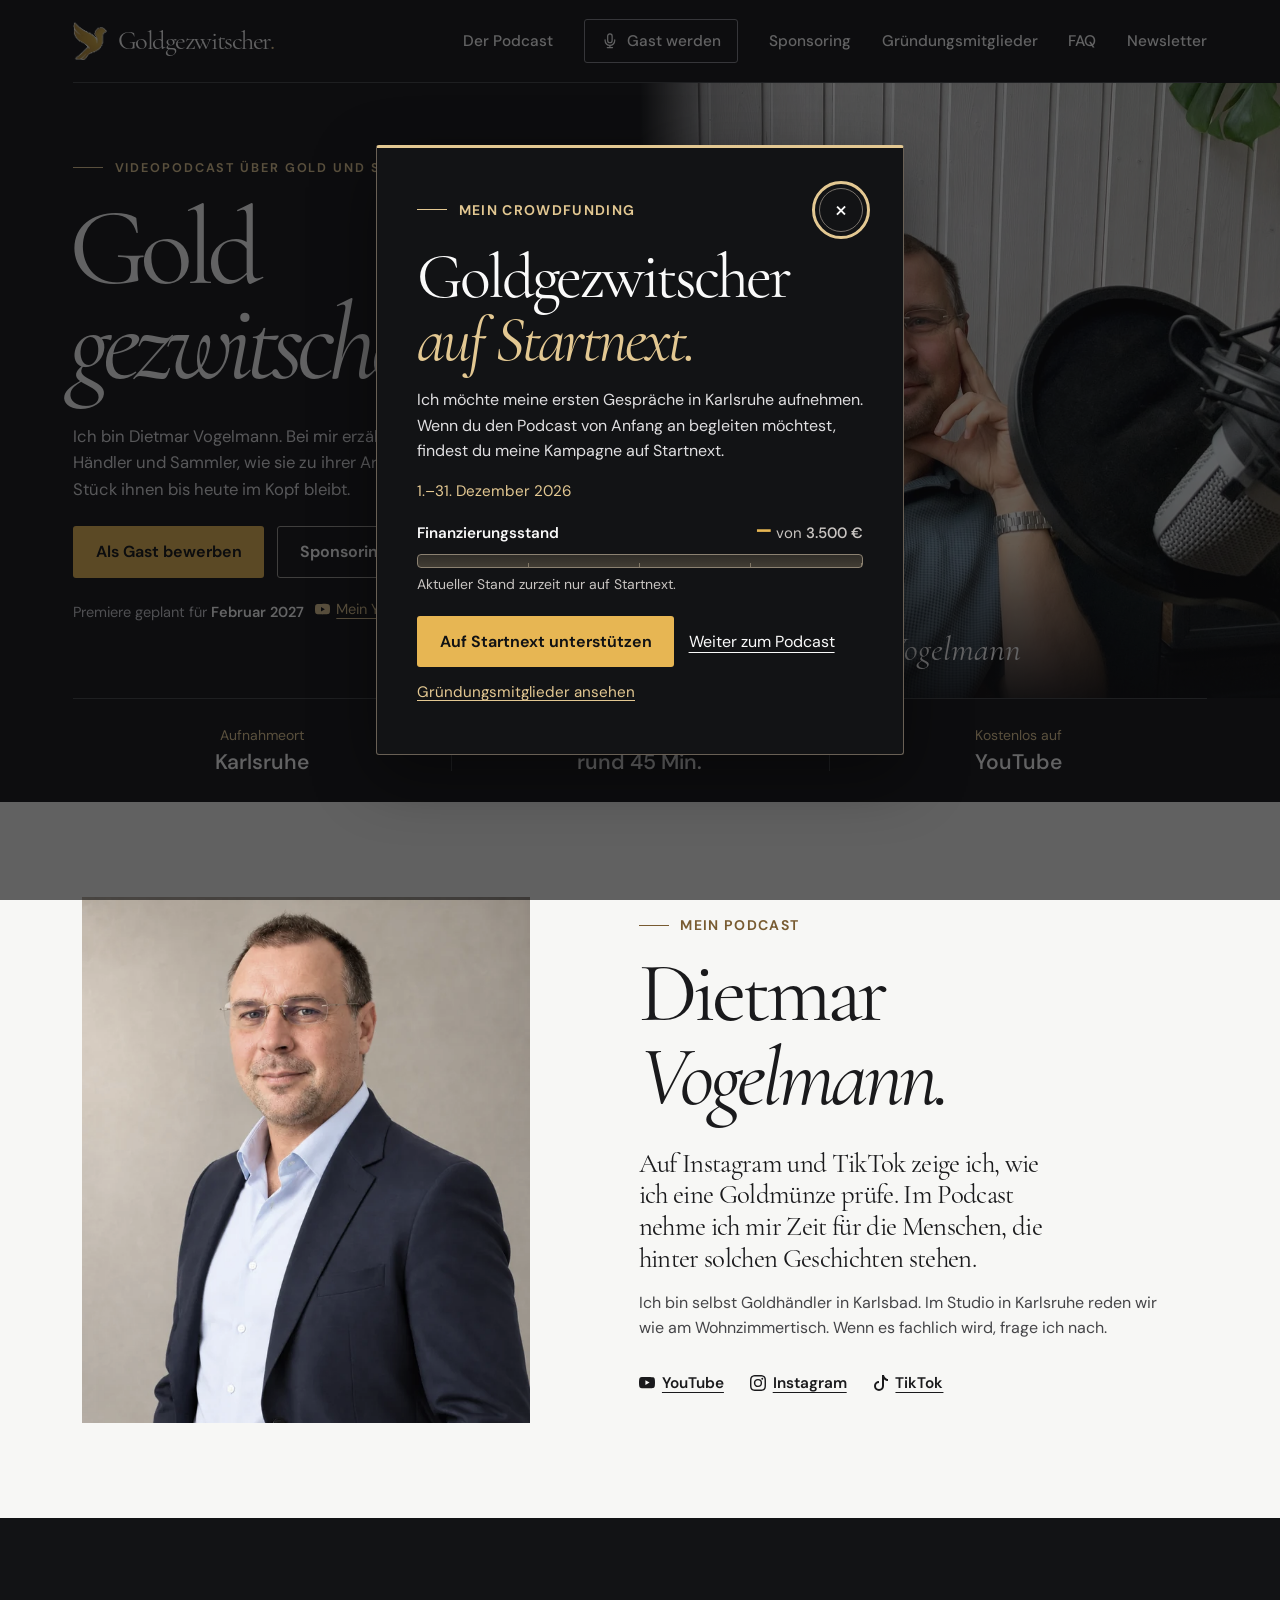
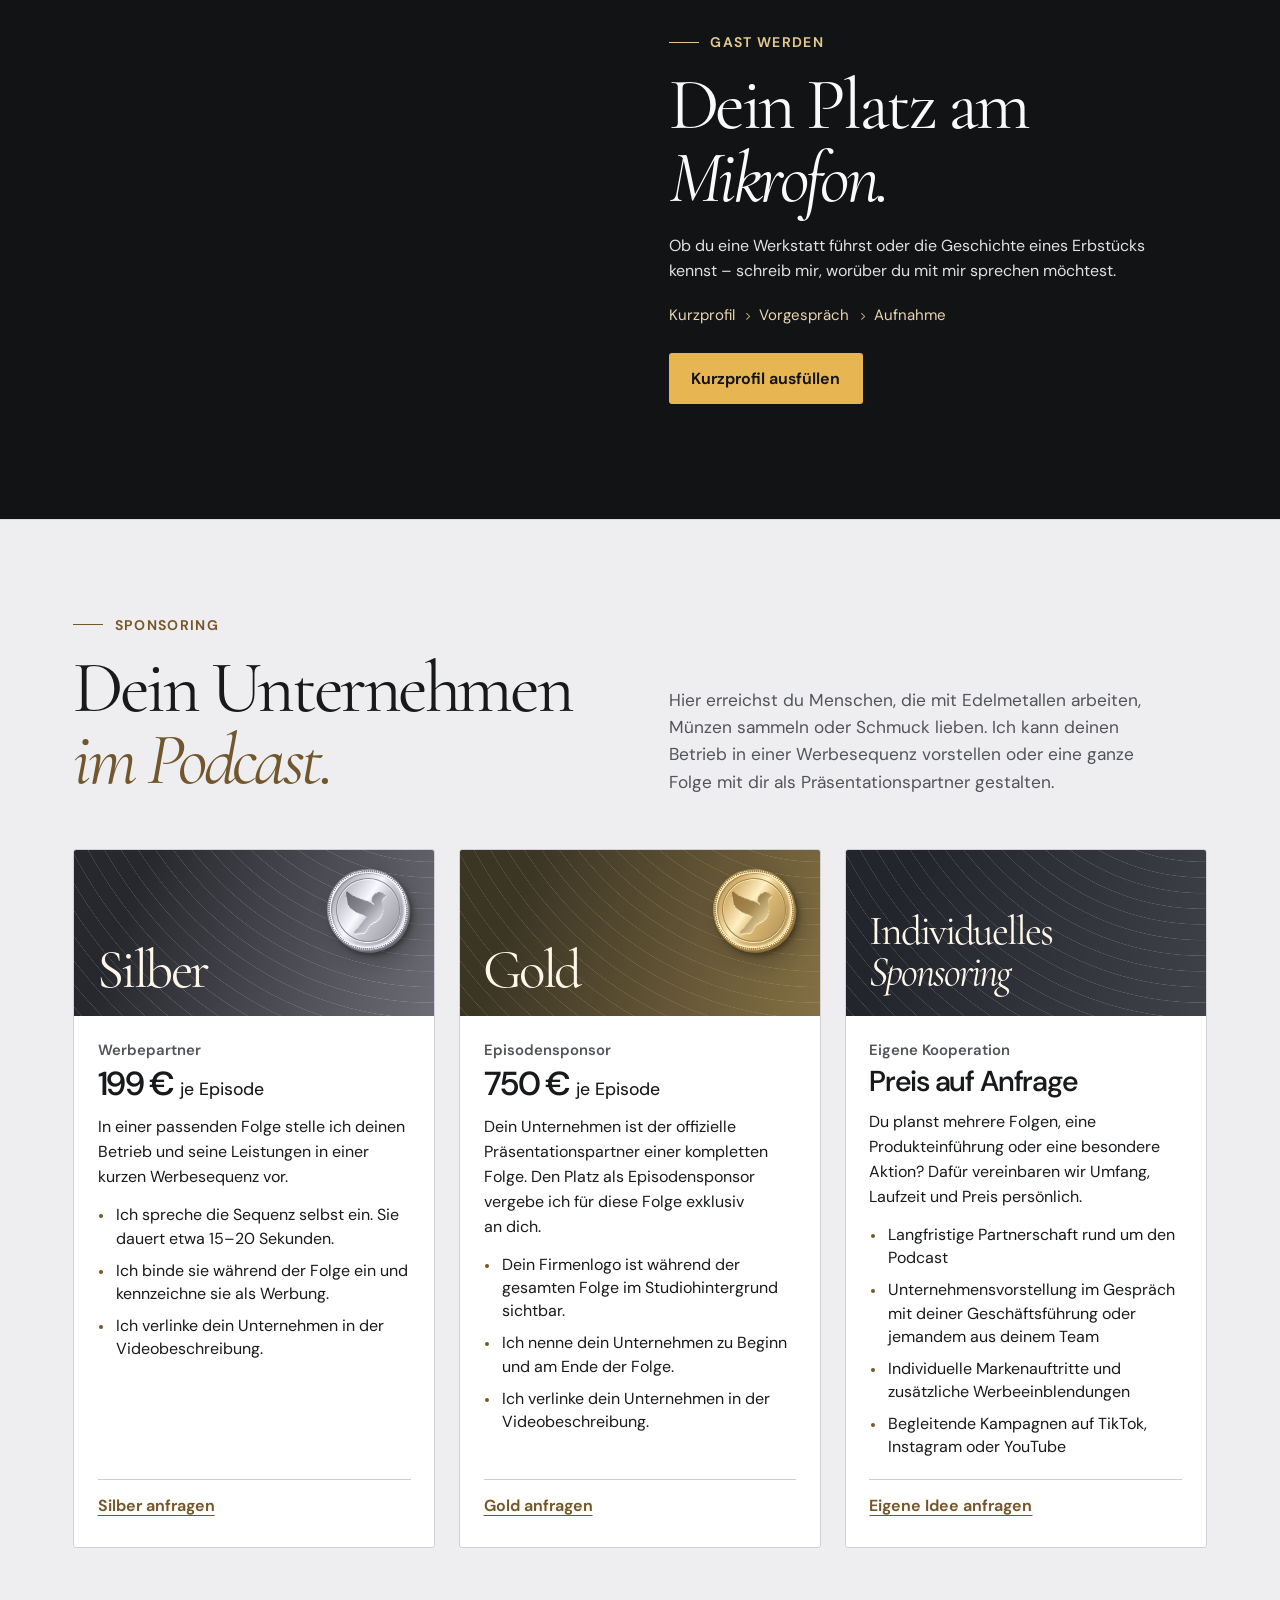
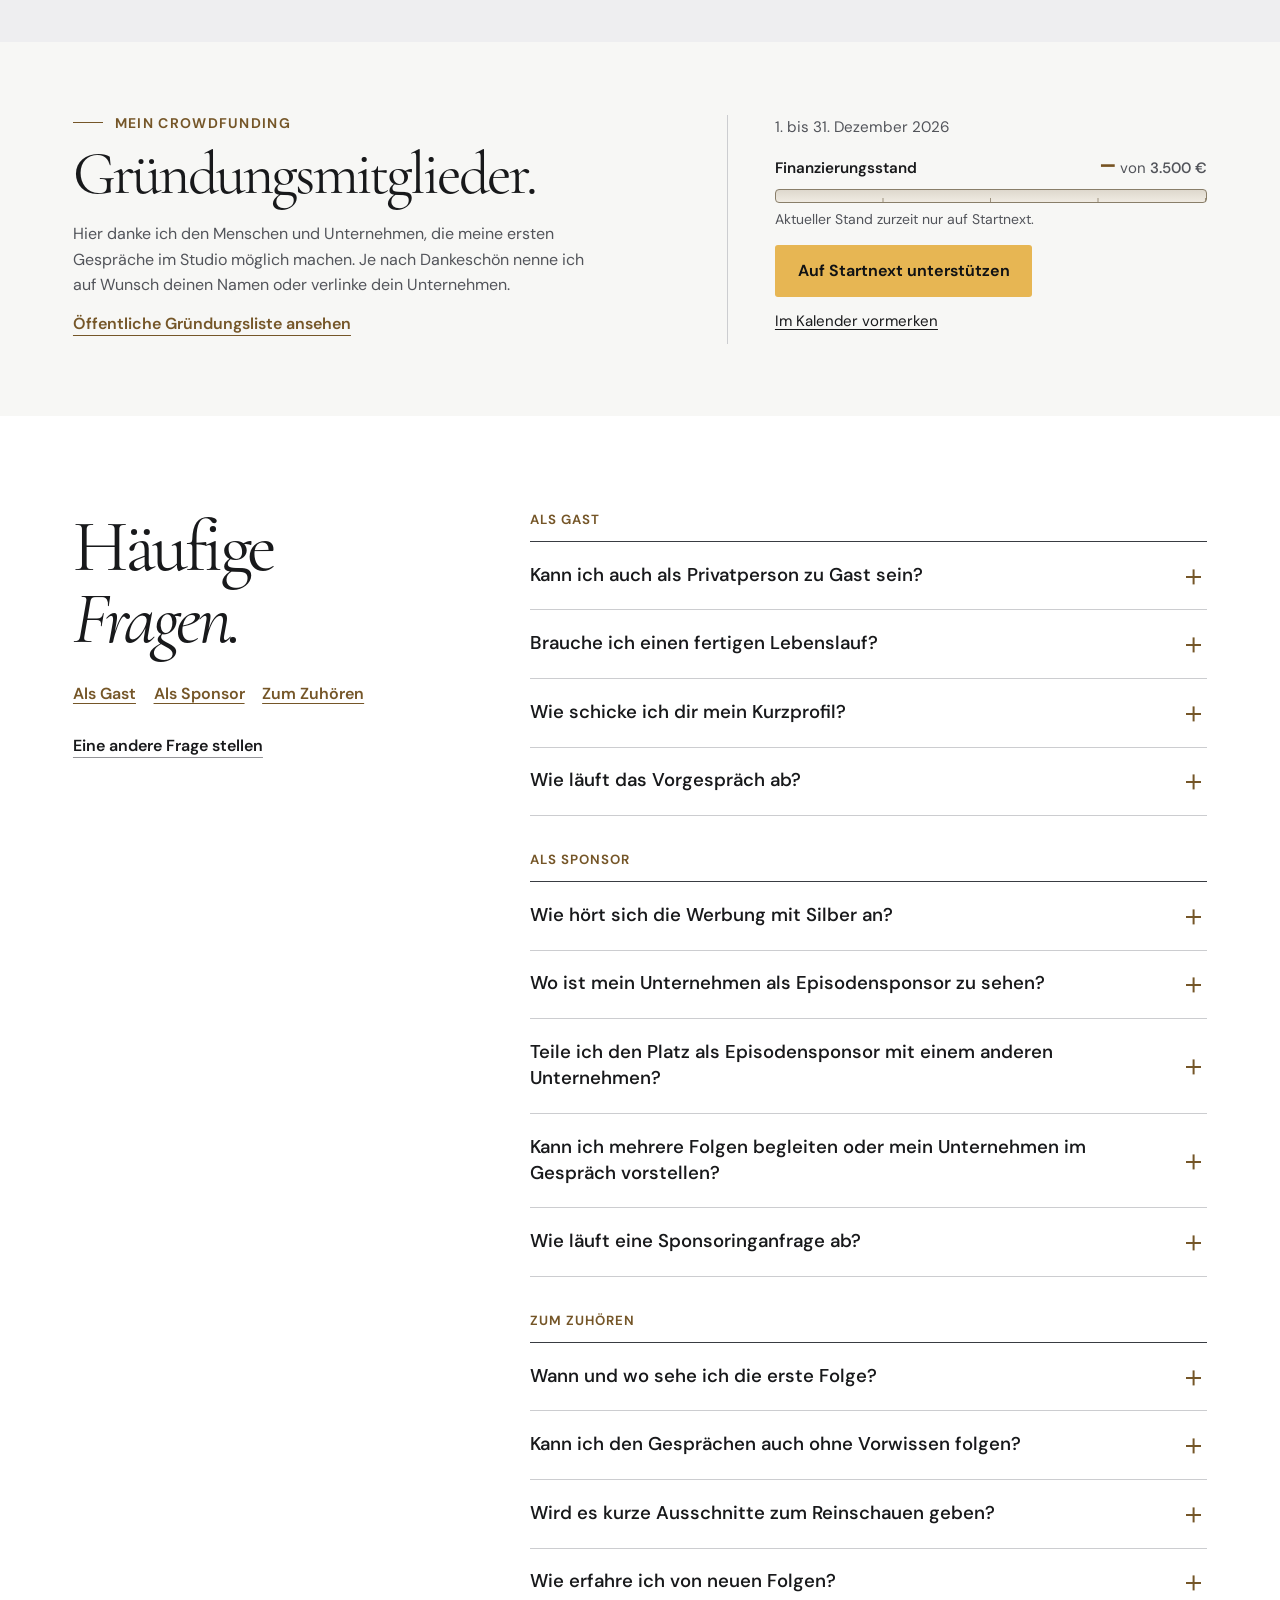
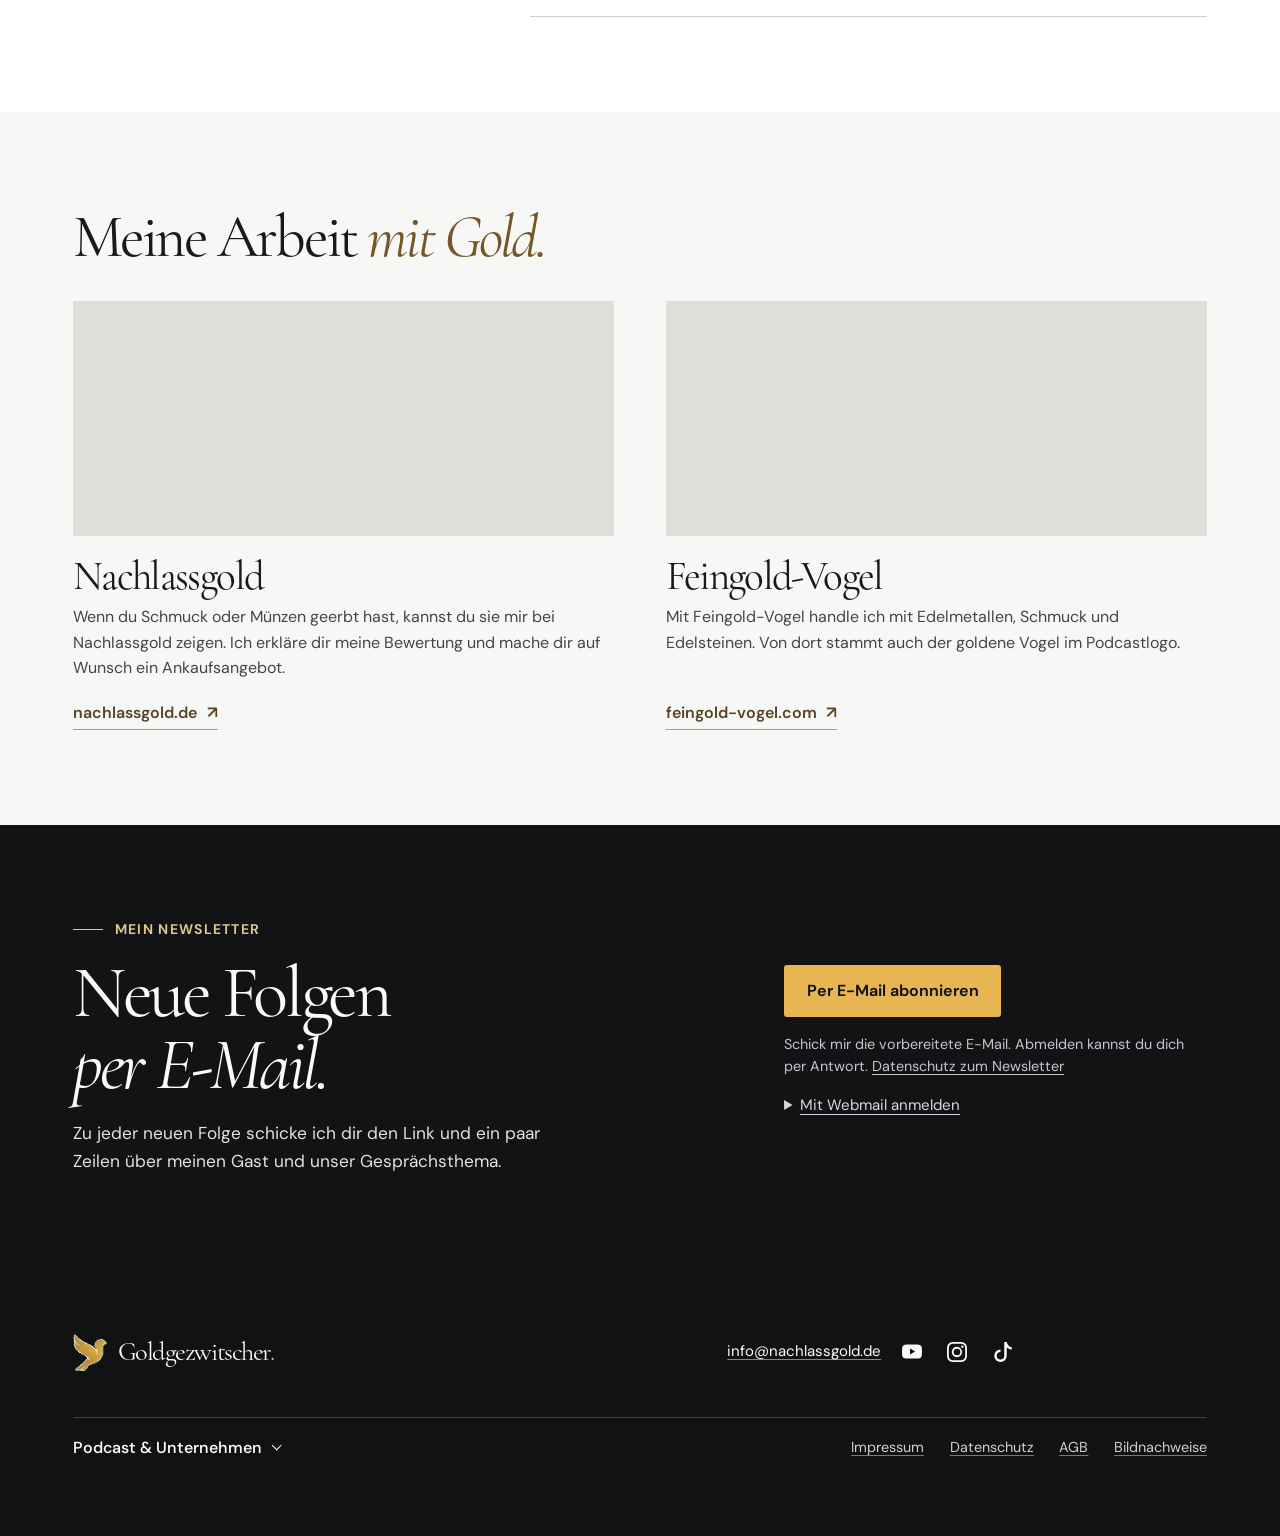
==== commit 933ff503: "Verfeinere den Finanzierungsbalken und präzisiere die Hinweise für Unterstützer" ====
--- a/index.html
+++ b/index.html
@@ -21,7 +21,7 @@
     <link rel="stylesheet" href="assets/faq.css?v=honig1">
     <link rel="stylesheet" href="assets/sponsoring.css?v=honig1">
     <link rel="stylesheet" href="assets/gastgeber.css?v=mobil3">
-    <link rel="stylesheet" href="assets/kampagne.css?v=gruendung2">
+    <link rel="stylesheet" href="assets/kampagne.css?v=skala1">
     <script src="assets/podcast.js?v=gruendung2" defer></script>
     <link rel="stylesheet" href="assets/footer.css?v=honig1">
   </head>
--- a/assets/kampagne.css
+++ b/assets/kampagne.css
@@ -46,41 +46,71 @@
 .campaign-dialog .campaign-period { font-size: .95rem; color: var(--gold); }
 .campaign-dialog .campaign-funding { margin-block: .9rem 1.3rem; }
 .campaign-funding {
-  --track-color: #e6dfd2;
-  --track-outline: #837b6b;
-  --funding-number: var(--brass);
+  --rail-edge: #897e69;
+  --rail-top: #ded8cd;
+  --rail-base: #f0ebe2;
+  --rail-tick: #9c917d;
+  --fill-top: #966927;
+  --fill-base: #88601e;
+  --funding-number: #775322;
   --funding-muted: var(--muted);
+  --rail-surface: linear-gradient(90deg, transparent calc(100% - 1px), var(--rail-tick) 0)
+      0 100% / 25% .28rem repeat-x,
+    linear-gradient(var(--rail-top), var(--rail-base));
+  --fill-surface: linear-gradient(var(--fill-top), var(--fill-base));
   width: 100%;
   min-width: 0;
 }
 .campaign-dialog .campaign-funding {
-  --track-color: #393630;
-  --track-outline: #8b8171;
+  --rail-edge: #8c8272;
+  --rail-top: #302d28;
+  --rail-base: #423d34;
+  --rail-tick: #827866;
+  --fill-top: #f2c975;
+  --fill-base: #d6a249;
   --funding-number: var(--button-gold);
   --funding-muted: #c8c4c1;
 }
-.funding-heading { display: flex; flex-wrap: wrap; justify-content: space-between; align-items: baseline; gap: .2rem .75rem; }
-.funding-heading > span:first-child { font-size: .94rem; font-weight: 600; }
-.funding-amounts { font-size: .95rem; font-variant-numeric: tabular-nums; }
-.funding-amounts [data-funding-value] { font-size: 1.15rem; color: var(--funding-number); }
+.funding-heading {
+  display: flex;
+  flex-wrap: wrap;
+  align-items: baseline;
+  justify-content: space-between;
+  gap: .12rem .75rem;
+}
+.funding-heading > span:first-child { font-size: .95rem; font-weight: 600; }
+.funding-amounts { color: var(--funding-muted); font-size: .9375rem; font-variant-numeric: lining-nums tabular-nums; }
+.funding-amounts [data-funding-value] {
+  color: var(--funding-number);
+  font: 620 clamp(1.45rem, 2vw, 1.85rem)/1.05 var(--sans);
+  font-variant-numeric: lining-nums tabular-nums;
+  letter-spacing: -.035em;
+}
+.funding-amounts [data-funding-goal] { font-weight: 550; }
 .campaign-funding progress, .funding-track-placeholder {
   display: block;
   width: 100%;
-  height: .75rem;
-  margin-block: .4rem;
-  border: 1px solid var(--track-outline);
-  border-radius: 1rem;
+  height: .875rem;
+  margin-block: .52rem .42rem;
   overflow: hidden;
-  background: var(--track-color);
+  padding: 0;
+  border: 1px solid var(--rail-edge);
+  border-radius: .25rem;
+  background: var(--rail-surface);
 }
-.campaign-funding progress { appearance: none; accent-color: var(--button-gold); }
-.campaign-funding progress::-webkit-progress-bar { background: var(--track-color); }
-.campaign-funding progress::-webkit-progress-value { background: var(--button-gold); }
-.campaign-funding progress::-moz-progress-bar { background: var(--button-gold); }
-.campaign-funding small { display: block; color: var(--funding-muted); font-size: .875rem; }
+.campaign-funding progress { appearance: none; accent-color: var(--fill-base); }
+.campaign-funding progress::-webkit-progress-bar { background: var(--rail-surface); }
+/* The engraved ticks belong to the rail. Only the actual amount receives gold. */
+.campaign-funding progress::-webkit-progress-value { background: var(--fill-surface); }
+.campaign-funding progress::-moz-progress-bar { background: var(--fill-surface); }
+.campaign-funding small { display: block; color: var(--funding-muted); font-size: .875rem; line-height: 1.4; }
 .campaign-members { display: inline-flex; align-items: center; min-height: 2.75rem; margin-top: .2rem; color: var(--gold); font-size: .95rem; }
 @media (forced-colors: active) {
   .campaign-funding progress { appearance: auto; }
+  .campaign-funding progress, .funding-track-placeholder { border-color: CanvasText; }
+  .campaign-funding progress::-webkit-progress-bar { background: Canvas; }
+  .campaign-funding progress::-webkit-progress-value { background: Highlight; }
+  .campaign-funding progress::-moz-progress-bar { background: Highlight; }
 }
 .campaign-actions { display: flex; flex-wrap: wrap; align-items: center; gap: .35rem .9rem; }
 .campaign-continue {
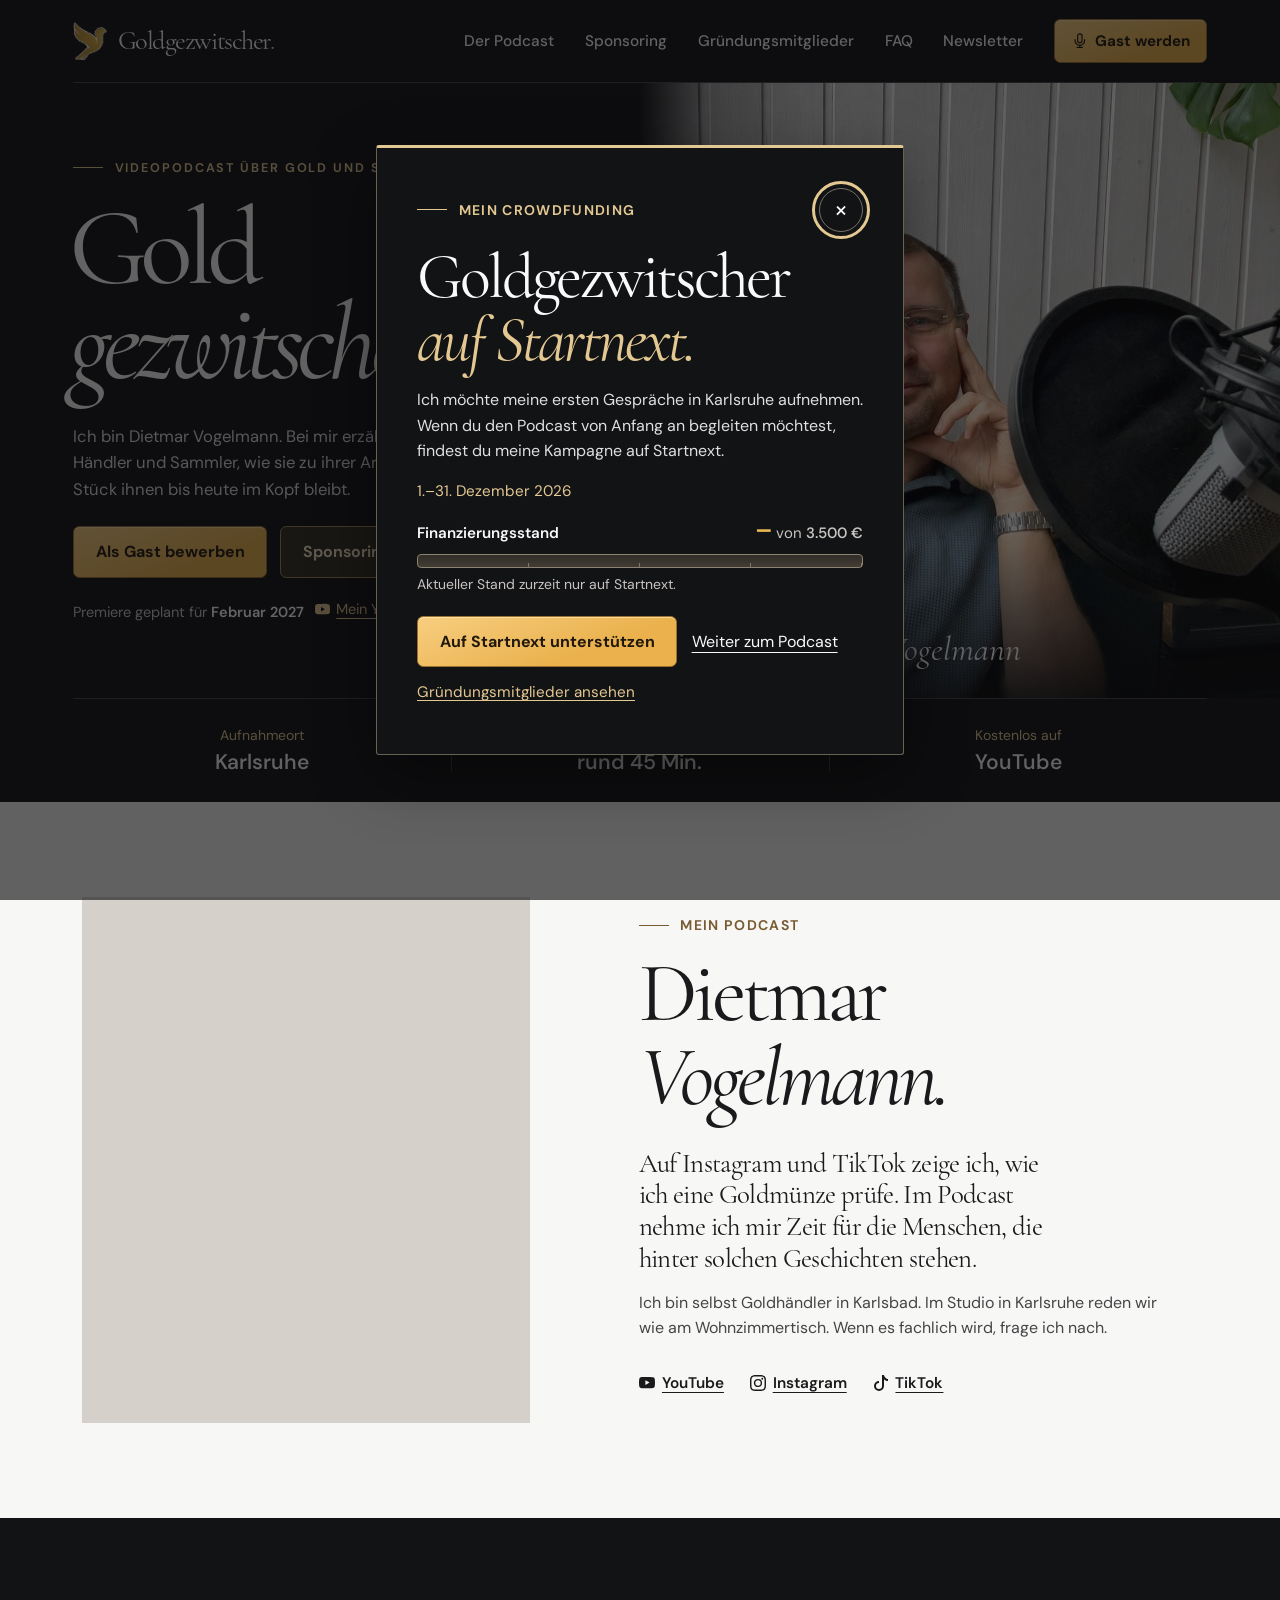
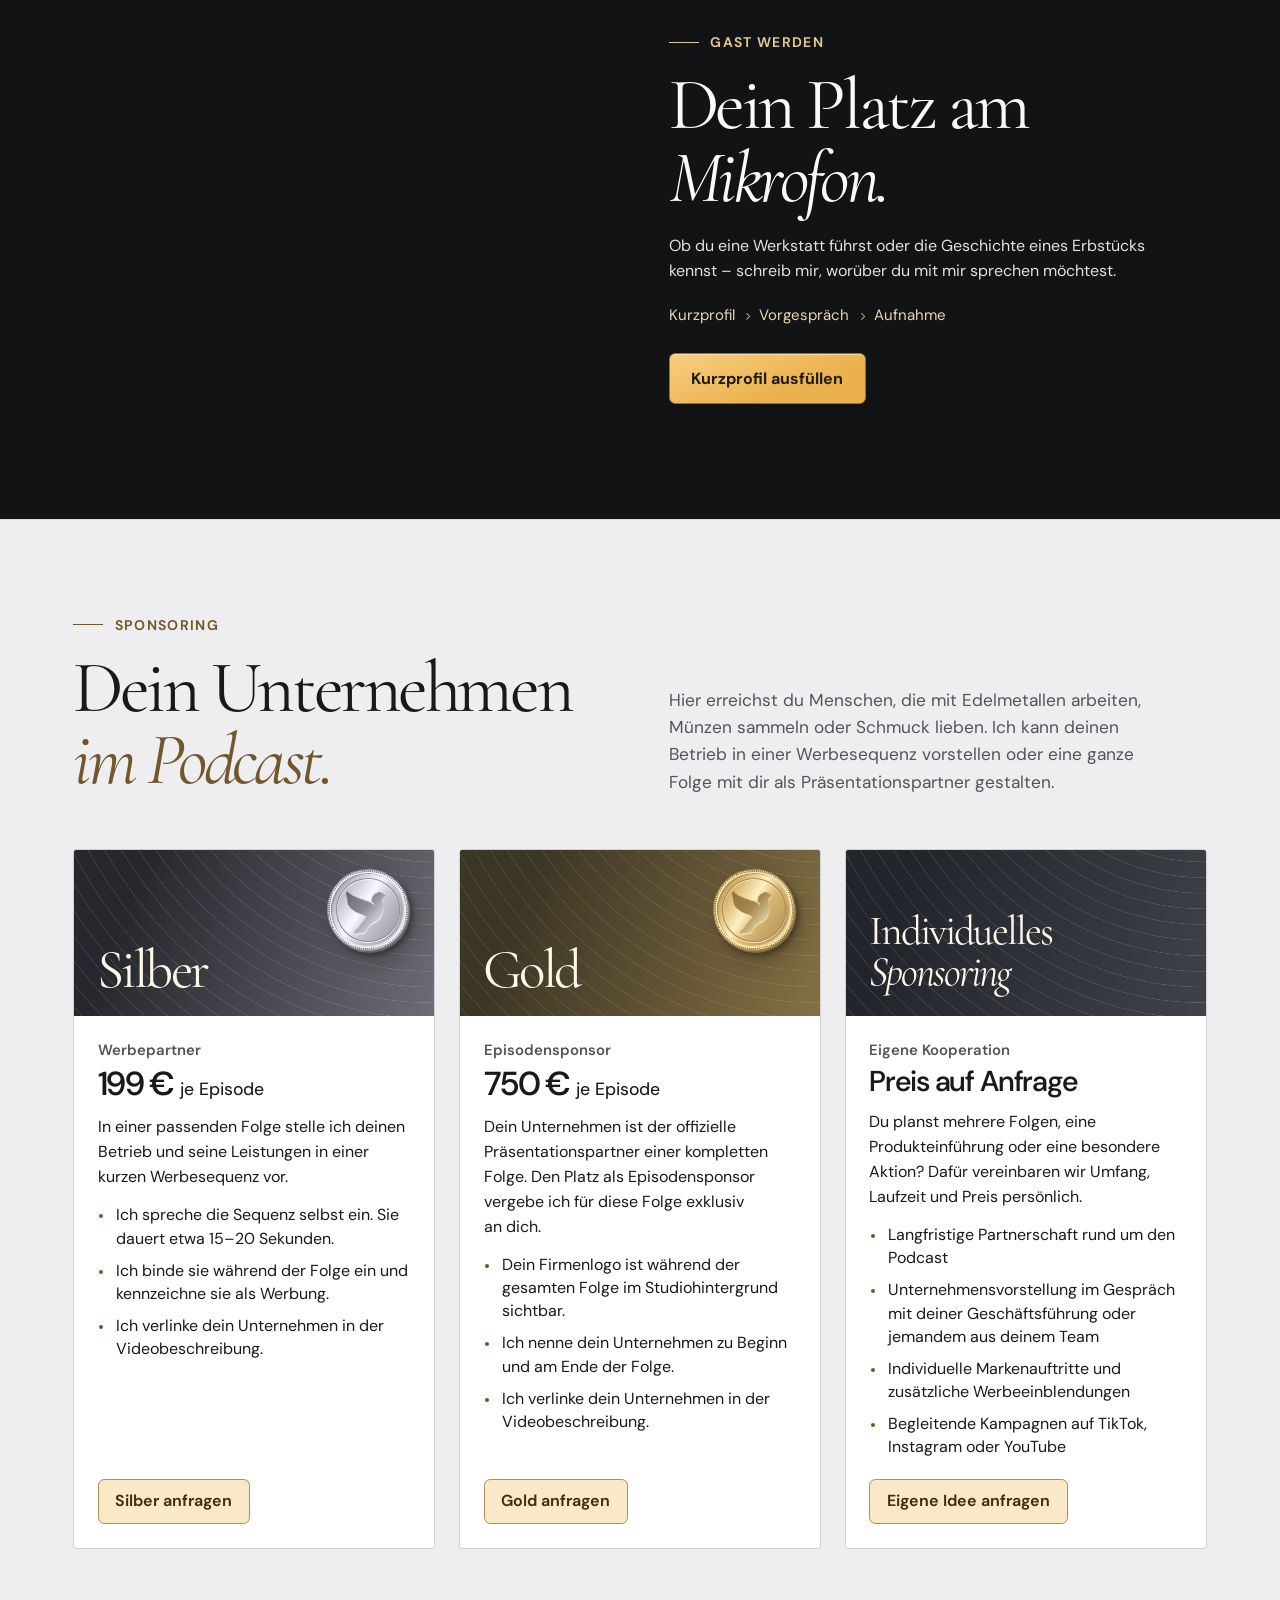
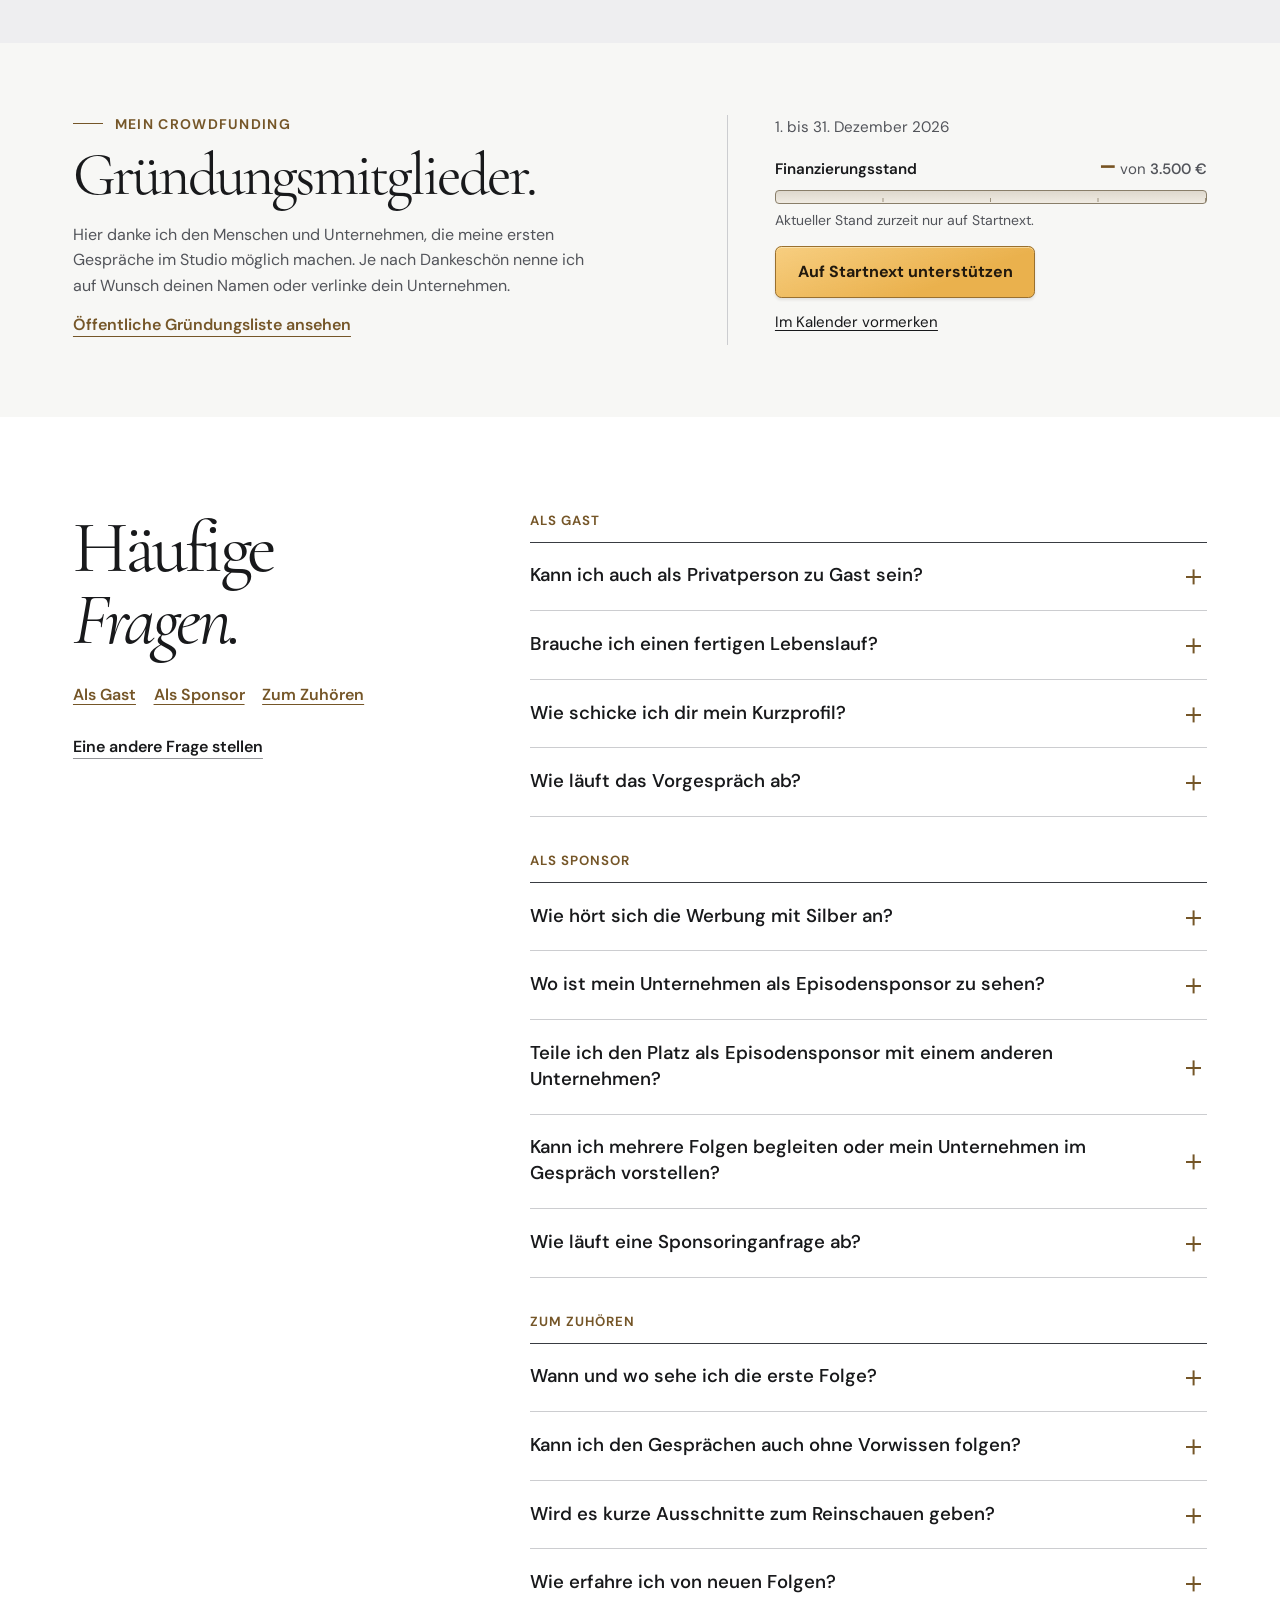
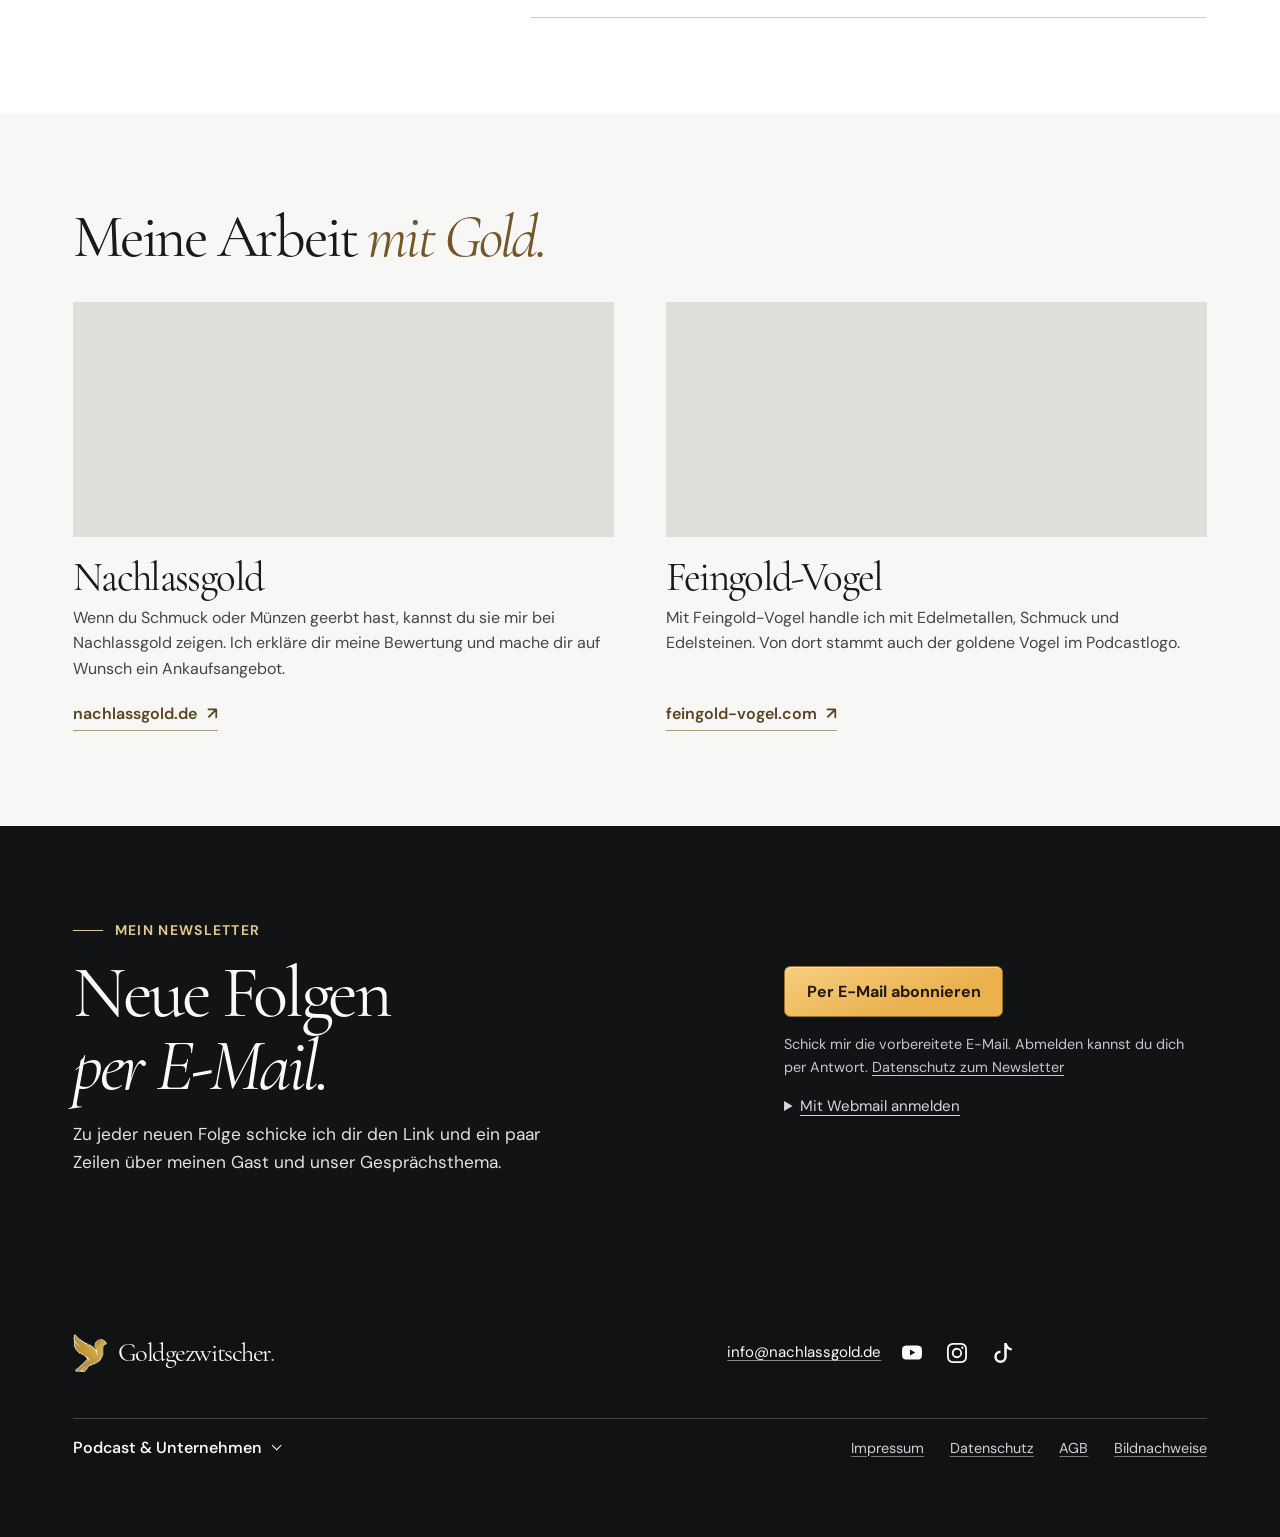
==== commit 6bb9244c: "Hebe Gastbewerbung und weitere Handlungsbuttons mit Goldflächen hervor" ====
--- a/index.html
+++ b/index.html
@@ -17,9 +17,9 @@
     <link rel="icon" href="assets/haus-vogel.webp" type="image/webp">
     <link rel="preload" href="assets/fonts/cormorant.woff2" as="font" type="font/woff2" crossorigin>
     <link rel="preload" href="assets/fonts/cormorant-italic.woff2" as="font" type="font/woff2" crossorigin>
-    <link rel="stylesheet" href="assets/podcast.css?v=gruendung2">
+    <link rel="stylesheet" href="assets/podcast.css?v=honigknopf1">
     <link rel="stylesheet" href="assets/faq.css?v=honig1">
-    <link rel="stylesheet" href="assets/sponsoring.css?v=honig1">
+    <link rel="stylesheet" href="assets/sponsoring.css?v=honigknopf1">
     <link rel="stylesheet" href="assets/gastgeber.css?v=mobil3">
     <link rel="stylesheet" href="assets/kampagne.css?v=skala1">
     <script src="assets/podcast.js?v=gruendung2" defer></script>
@@ -30,14 +30,15 @@
     <header class="masthead">
       <div class="container header-inner">
         <a class="brand" href="index.html" aria-label="Goldgezwitscher, Startseite"><img src="assets/haus-vogel.webp" width="37" height="40" alt=""><span>Goldgezwitscher<span class="brand-stop">.</span></span></a>
+        <a href="#gast-werden" class="button button-gold header-guest"><svg class="icon" width="20" height="20" fill="none" stroke="currentColor" stroke-width="1.65" stroke-linecap="round" stroke-linejoin="round" aria-hidden="true" viewBox="0 0 24 24"><rect x="9" y="2.5" width="6" height="12" rx="3"></rect><path d="M5.5 10.5v1a6.5 6.5 0 0 0 13 0v-1M12 18v3m-3.5 0h7"></path></svg>Gast werden</a>
         <button class="menu-toggle" type="button" aria-controls="hauptmenue" aria-expanded="false" hidden><span>Menü</span><svg class="icon" width="20" height="20" fill="none" stroke="currentColor" stroke-width="1.65" stroke-linecap="round" stroke-linejoin="round" aria-hidden="true" viewBox="0 0 24 24"><path d="M3 8h18M3 16h18"></path></svg></button>
         <nav id="hauptmenue" class="main-nav" aria-label="Hauptnavigation">
           <a href="#format">Der Podcast</a>
-          <a href="#gast-werden" class="nav-guest"><svg class="icon" width="20" height="20" fill="none" stroke="currentColor" stroke-width="1.65" stroke-linecap="round" stroke-linejoin="round" aria-hidden="true" viewBox="0 0 24 24"><rect x="9" y="2.5" width="6" height="12" rx="3"></rect><path d="M5.5 10.5v1a6.5 6.5 0 0 0 13 0v-1M12 18v3m-3.5 0h7"></path></svg>Gast werden</a>
           <a href="#sponsoring">Sponsoring</a>
           <a href="gruendungsmitglieder.html">Gründungsmitglieder</a>
           <a href="#faq">FAQ</a>
           <a href="#startpost">Newsletter</a>
+          <a href="#gast-werden" class="button button-gold nav-guest"><svg class="icon" width="20" height="20" fill="none" stroke="currentColor" stroke-width="1.65" stroke-linecap="round" stroke-linejoin="round" aria-hidden="true" viewBox="0 0 24 24"><rect x="9" y="2.5" width="6" height="12" rx="3"></rect><path d="M5.5 10.5v1a6.5 6.5 0 0 0 13 0v-1M12 18v3m-3.5 0h7"></path></svg>Gast werden</a>
         </nav>
       </div>
     </header>
--- a/assets/podcast.css
+++ b/assets/podcast.css
@@ -30,6 +30,8 @@
   --brass: #755628;
   --button-gold: #e7b653;
   --button-gold-hover: #f1c675;
+  --action-gold: #eab14d;
+  --action-edge: #9a702e;
   --paper: #f5f5f5;
   --light: #fafafa;
   --mist: #e5e6e8;
@@ -82,12 +84,19 @@
 .button {
   display: inline-flex; align-items: center; justify-content: center; gap: .65rem;
   min-height: 3.22rem; padding: .77rem 1.35rem; border: 1px solid transparent;
-  border-radius: 3px; font: 650 1rem/1.35 var(--sans); text-decoration: none;
+  border-radius: .4rem; font: 650 1rem/1.35 var(--sans); text-decoration: none;
   transition: background-color .2s ease, border-color .2s ease;
 }
-.button-gold { background: var(--button-gold); color: var(--deep); }
-.button-gold:hover { background: var(--button-gold-hover); }
-.inquiry-form .button-gold { border-color: var(--brass); }
+.button-gold {
+  color: #21190e;
+  background-color: var(--action-gold);
+  background-image: linear-gradient(160deg, #f7ce80, transparent 68%);
+  border-color: var(--action-edge);
+  box-shadow: inset 0 1px 0 #fff5d585, 0 2px 3px #21190e18;
+  font-weight: 700;
+}
+.button-gold:hover { background-color: #f5c369; border-color: #ae8136; }
+.button-gold:active { background: #e1a644; box-shadow: inset 0 1px 2px #56380830; }
 .button-paper { color: var(--ink); background: transparent; border-color: #85868b; }
 .button-paper:hover { background: #e9eaed; }
 .text-link {
@@ -111,10 +120,18 @@
 .brand-stop { color: var(--gold); }
 .main-nav { display: flex; align-items: center; gap: clamp(1rem, 2.4vw, 2.4rem); }
 .main-nav a, .menu-toggle { display: inline-flex; min-height: 2.8rem; align-items: center; font-size: .96rem; font-weight: 500; text-decoration: none; }
-.main-nav a:hover, .main-nav [aria-current] { color: var(--gold); }
+.main-nav a:not(.nav-guest):is(:hover, [aria-current]) { color: var(--gold); }
 .main-nav [aria-current]:not(.nav-guest) { text-decoration: underline; text-underline-offset: .48em; }
-.main-nav .nav-guest { border: 1px solid #83848a; border-radius: 3px; padding: .42rem 1rem; gap: .55rem; }
-.nav-guest:hover { border-color: var(--gold); }
+.main-nav .nav-guest, .masthead .header-guest {
+  min-height: 2.8rem;
+  padding: .52rem 1rem;
+  gap: .4rem;
+  font-size: .95rem;
+  font-weight: 700;
+  white-space: nowrap;
+}
+.masthead .header-guest { display: none; }
+.masthead :is(.nav-guest, .header-guest)[aria-current="page"] { text-decoration: underline; text-underline-offset: .21em; }
 .menu-toggle { display: none; background: transparent; border: 1px solid var(--dark-line); border-radius: 3px; gap: .5rem; padding: .42rem .7rem; }
 
 /* The live portrait and typography share one edge-to-edge cover. */
@@ -132,8 +149,8 @@
 .date-action { display: inline-flex; align-items: center; min-height: 2.75rem; text-underline-offset: .25em; }
 .release-date .date-action { color: var(--gold); }
 .hero-actions { margin-top: 1.5rem; gap: .65rem .8rem; }
-.hero-actions .button-outline { border-color: #9d9b96; color: white; background: transparent; }
-.hero-actions .button-outline:hover { background: #292a2d; border-color: var(--gold); }
+.hero-actions .button-outline { border-color: #a98c5b; color: #fae8c4; background: #332d24; }
+.hero-actions .button-outline:hover { background: #493c2a; border-color: #e6c68a; }
 .theme-player { display: grid; gap: .45rem; margin-top: 1.1rem; max-width: 24rem; }
 .theme-player p { color: var(--gold); font-weight: 600; }
 .theme-player audio { width: 100%; }
@@ -302,10 +319,12 @@
 .price-unit { font-size: .53em; font-weight: 450; letter-spacing: normal; white-space: nowrap; }
 .partner-description { margin-bottom: 1.35rem; line-height: 1.55; }
 .partner-action {
-  width: 100%; margin-top: auto; border-top: 1px solid var(--line); padding: .82rem 0 .25rem; min-height: 2.75rem;
-  display: flex; align-items: center; color: var(--brass); font-weight: 650; text-decoration-thickness: 1px; text-underline-offset: .28em;
-}
-.partner-action:hover { color: var(--ink); }
+  display: inline-flex; align-items: center; justify-content: center;
+  margin-top: auto; max-width: 100%; min-height: 2.8rem; padding: .54rem 1.05rem;
+  background: #fae9c7; color: #422f13; border: 1px solid #ac8e58; border-radius: .4rem;
+  font-weight: 650; line-height: 1.3; text-align: center; text-decoration: none;
+}
+.partner-action:hover { background: #f3d69e; border-color: #8a682e; }
 .partner-card:focus-within { border-color: var(--edge); }
 .sponsor-inquiry-link { margin-top: 1.15rem; }
 @media (hover:hover) and (pointer:fine) and (prefers-reduced-motion:no-preference) {
@@ -401,15 +420,16 @@
 @media (max-width: 66rem) {
   .menu-ready { scroll-padding-top: 5.1rem; }
   .menu-ready .main-nav { max-height: calc(100dvh - 4.2rem); overflow-y: auto; }
-  .header-inner { min-height: 4.15rem; display: grid; grid-template-columns: minmax(0,1fr) auto; gap: 0 .6rem; }
+  .header-inner { min-height: 4.15rem; display: grid; grid-template-columns: minmax(0,1fr) auto auto; gap: 0 .55rem; }
   .brand { min-height: 2.8rem; }
   .brand img { width: 1.82rem; height: 2.05rem; }
   .menu-toggle:not([hidden]) { display: inline-flex; }
+  .masthead .header-guest { display: inline-flex; }
+  .main-nav .nav-guest { display: none; }
   .main-nav { grid-column: 1/-1; width: 100%; justify-content: flex-start; flex-wrap: wrap; padding: .35rem 0 .85rem; gap: .25rem 1rem; }
   .menu-ready .main-nav { display: none; }
   .menu-ready .main-nav.is-open { display: flex; flex-direction: column; align-items: stretch; gap: .15rem; border-top: 1px solid var(--dark-line); padding-top: .5rem; }
   .menu-ready .main-nav a { min-height: 3rem; padding-inline: .55rem; }
-  .menu-ready .main-nav .nav-guest { align-self: flex-start; margin-top: .3rem; padding-inline: .85rem; }
 }
 @media (max-width: 760px) {
   .faq-layout { grid-template-columns: minmax(0,1fr); gap: 1.4rem; }
@@ -465,12 +485,23 @@
   .button { min-height: 3.05rem; }
   .form-row { grid-template-columns: 1fr; gap: 1.2rem; }
 }
+@media (max-width: 30rem) {
+  .header-inner { column-gap: .38rem; }
+  .masthead .header-guest { padding-inline: .7rem; font-size: .9rem; }
+  .header-guest .icon { display: none; }
+  .menu-toggle { width: 2.75rem; justify-content: center; padding: 0; }
+  .menu-toggle span {
+    position: absolute; width: 1px; height: 1px; overflow: hidden;
+    clip-path: inset(50%); white-space: nowrap;
+  }
+  .menu-toggle .icon { width: 1.35rem; height: 1.35rem; }
+}
 @media (max-width: 355px) {
   :root { --gutter: 1rem; }
   .header-inner .brand { gap: .4rem; }
   .header-inner .brand > span { font-size: 1.42rem; }
   .header-inner .brand img { width: 1.55rem; }
-  .menu-toggle { padding-inline: .45rem; gap: .3rem; }
+  .masthead .header-guest { padding-inline: .55rem; }
 }
 @media (prefers-reduced-motion: reduce) {
   *, *::before, *::after { scroll-behavior: auto !important; transition: none !important; }
--- a/assets/sponsoring.css
+++ b/assets/sponsoring.css
@@ -39,7 +39,7 @@
     grid-template-columns: auto minmax(0, 1fr);
     align-items: baseline;
     gap: 0 .65rem;
-    padding: .75rem 1rem .35rem;
+    padding: .75rem 1rem;
   }
   .partner-scope { font-size: .875rem; }
   .partner-price, .tier-individuell .partner-price {
@@ -80,11 +80,10 @@
   .partner-terms .partner-benefits { margin-bottom: .6rem; }
   .partner-action {
     grid-area: 2 / 2;
-    justify-content: flex-end;
-    margin: 0;
-    padding: 0;
-    border: 0;
+    justify-self: end;
+    align-self: center;
+    margin: .45rem 0 0;
+    padding: .46rem .7rem;
     font-size: .9rem;
-    text-align: right;
   }
 }
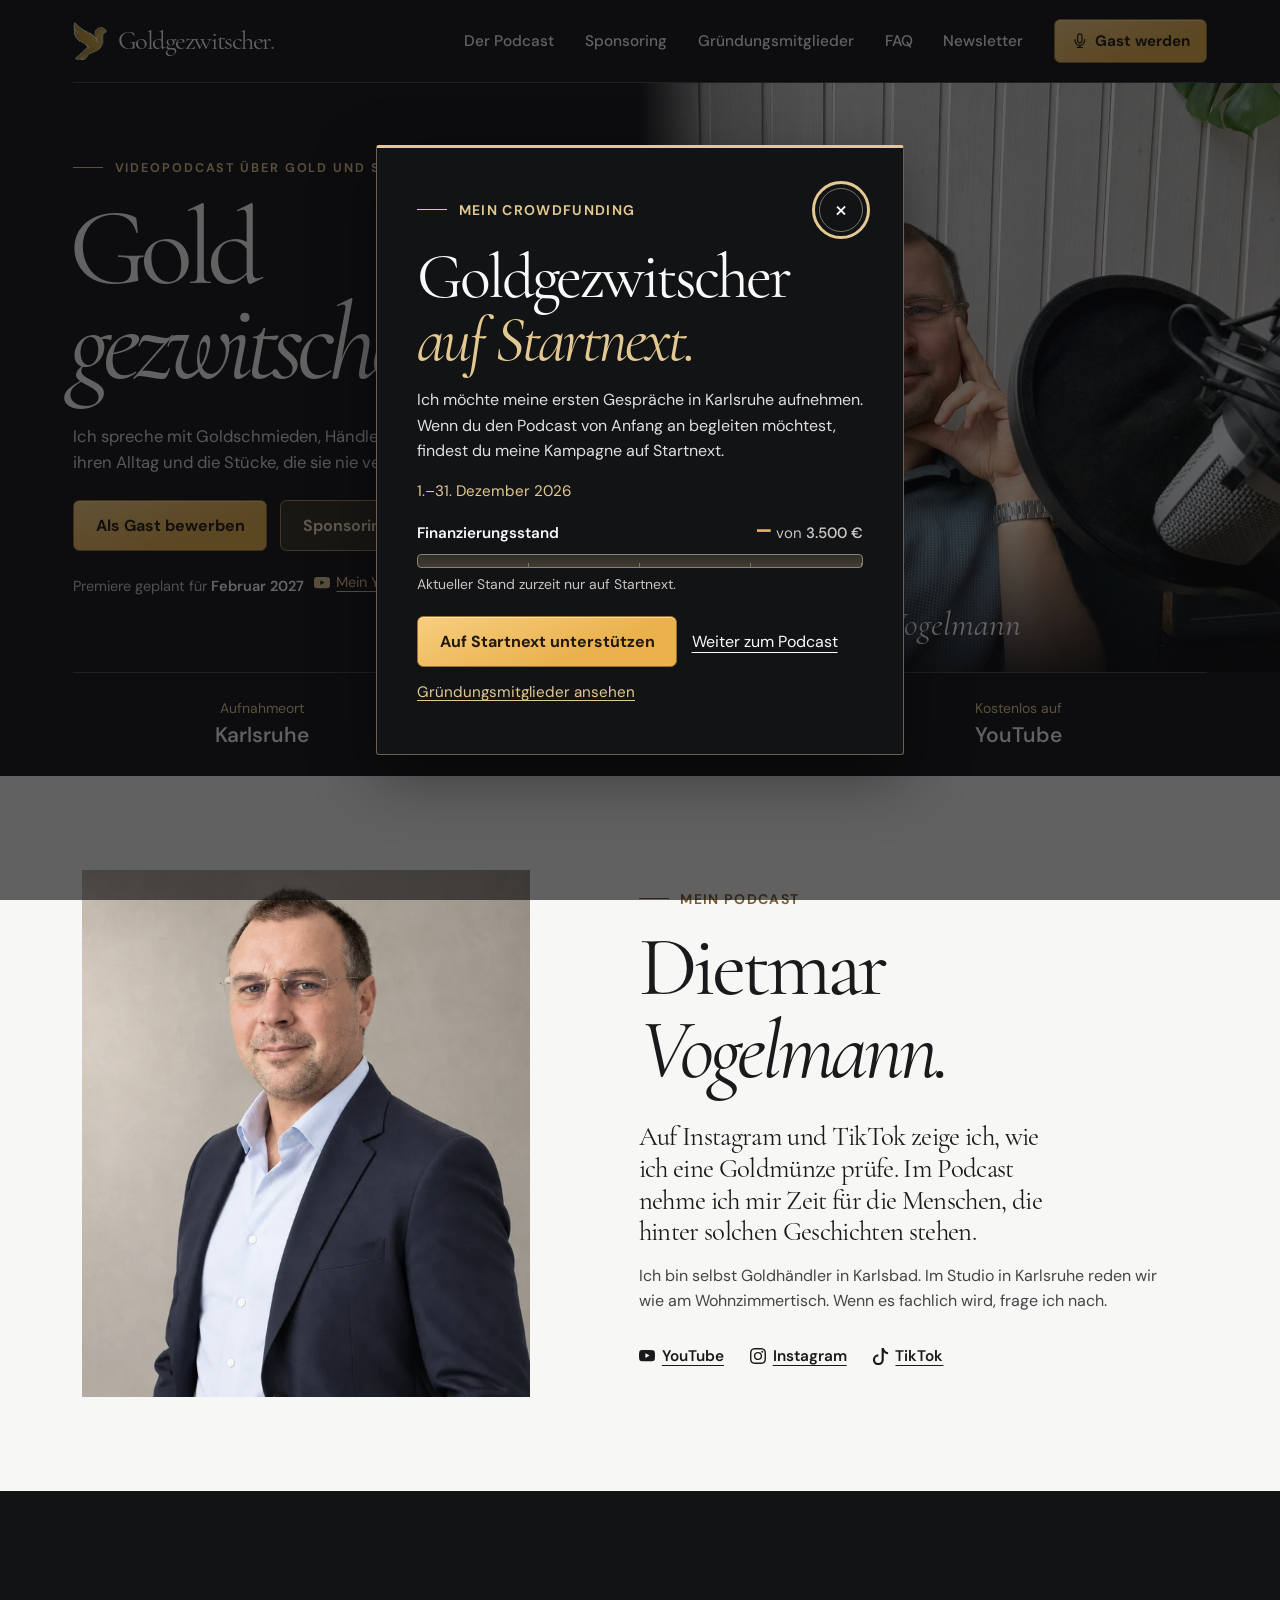
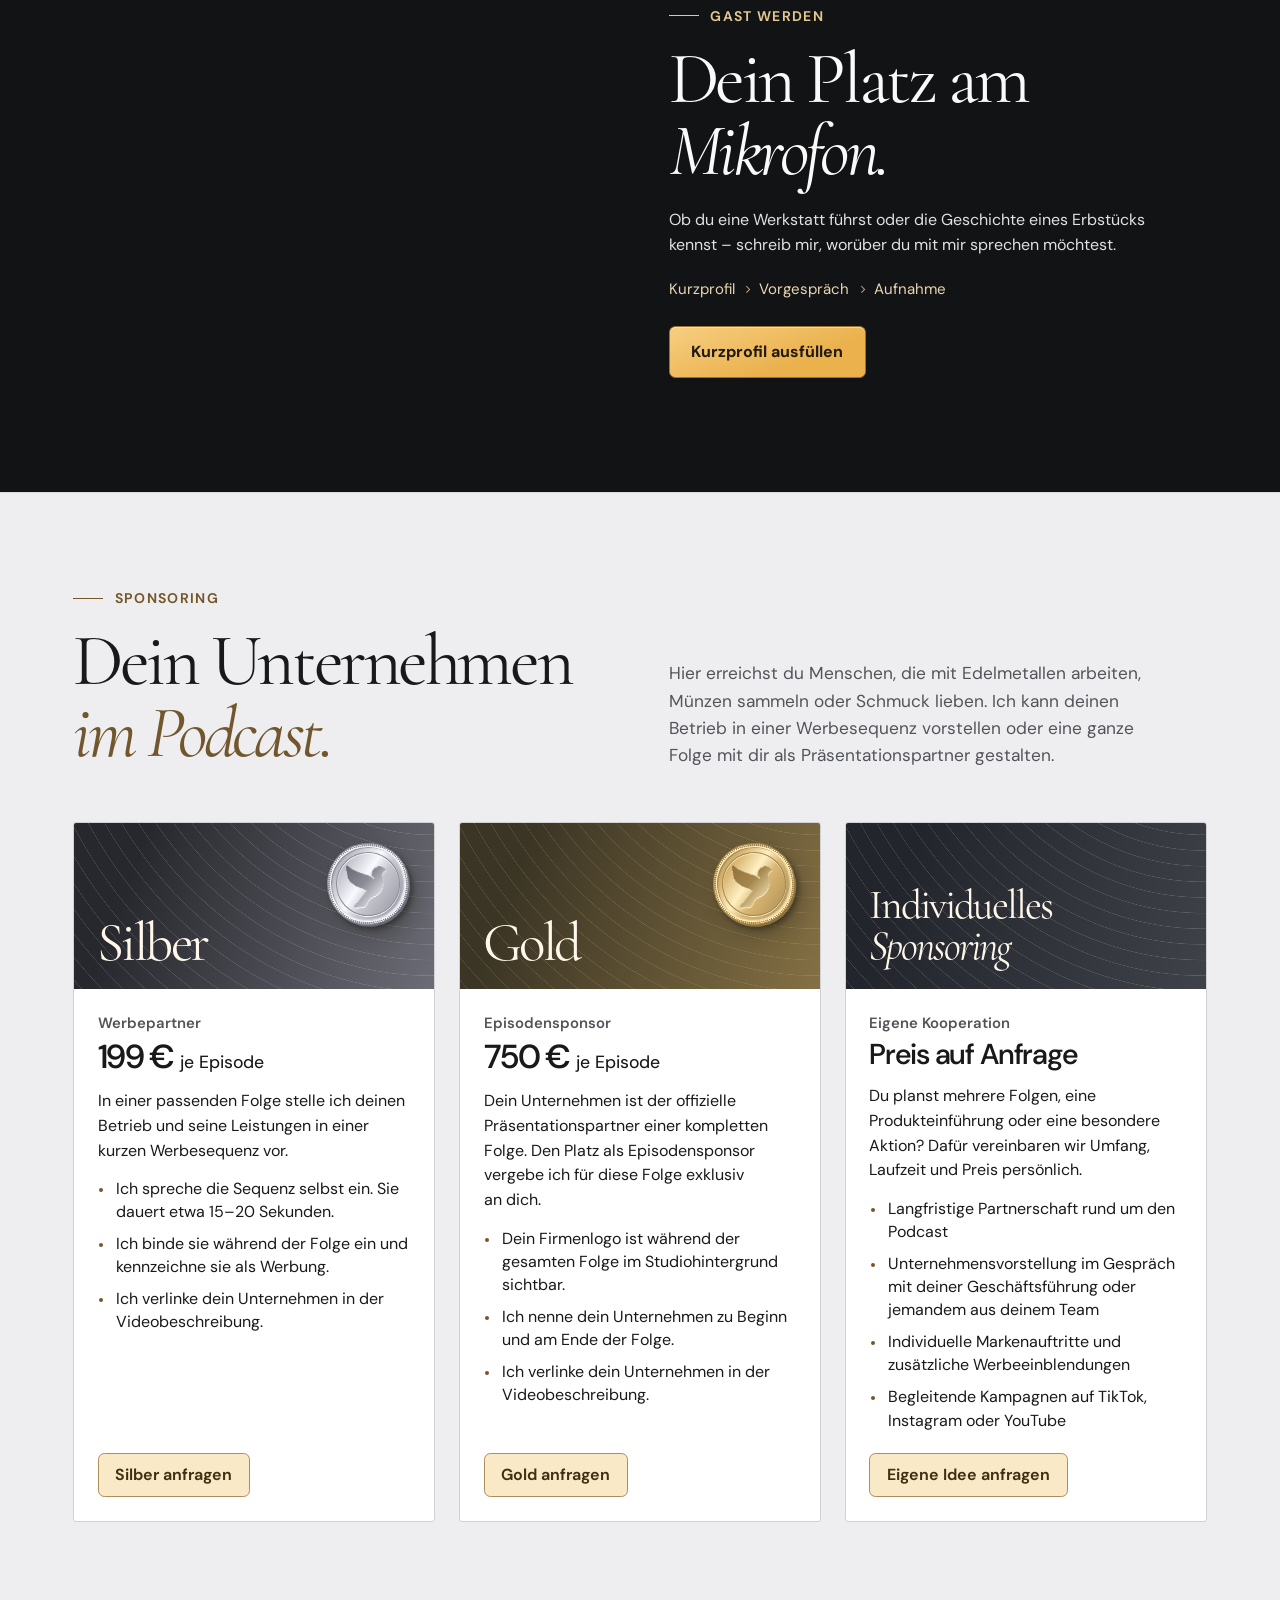
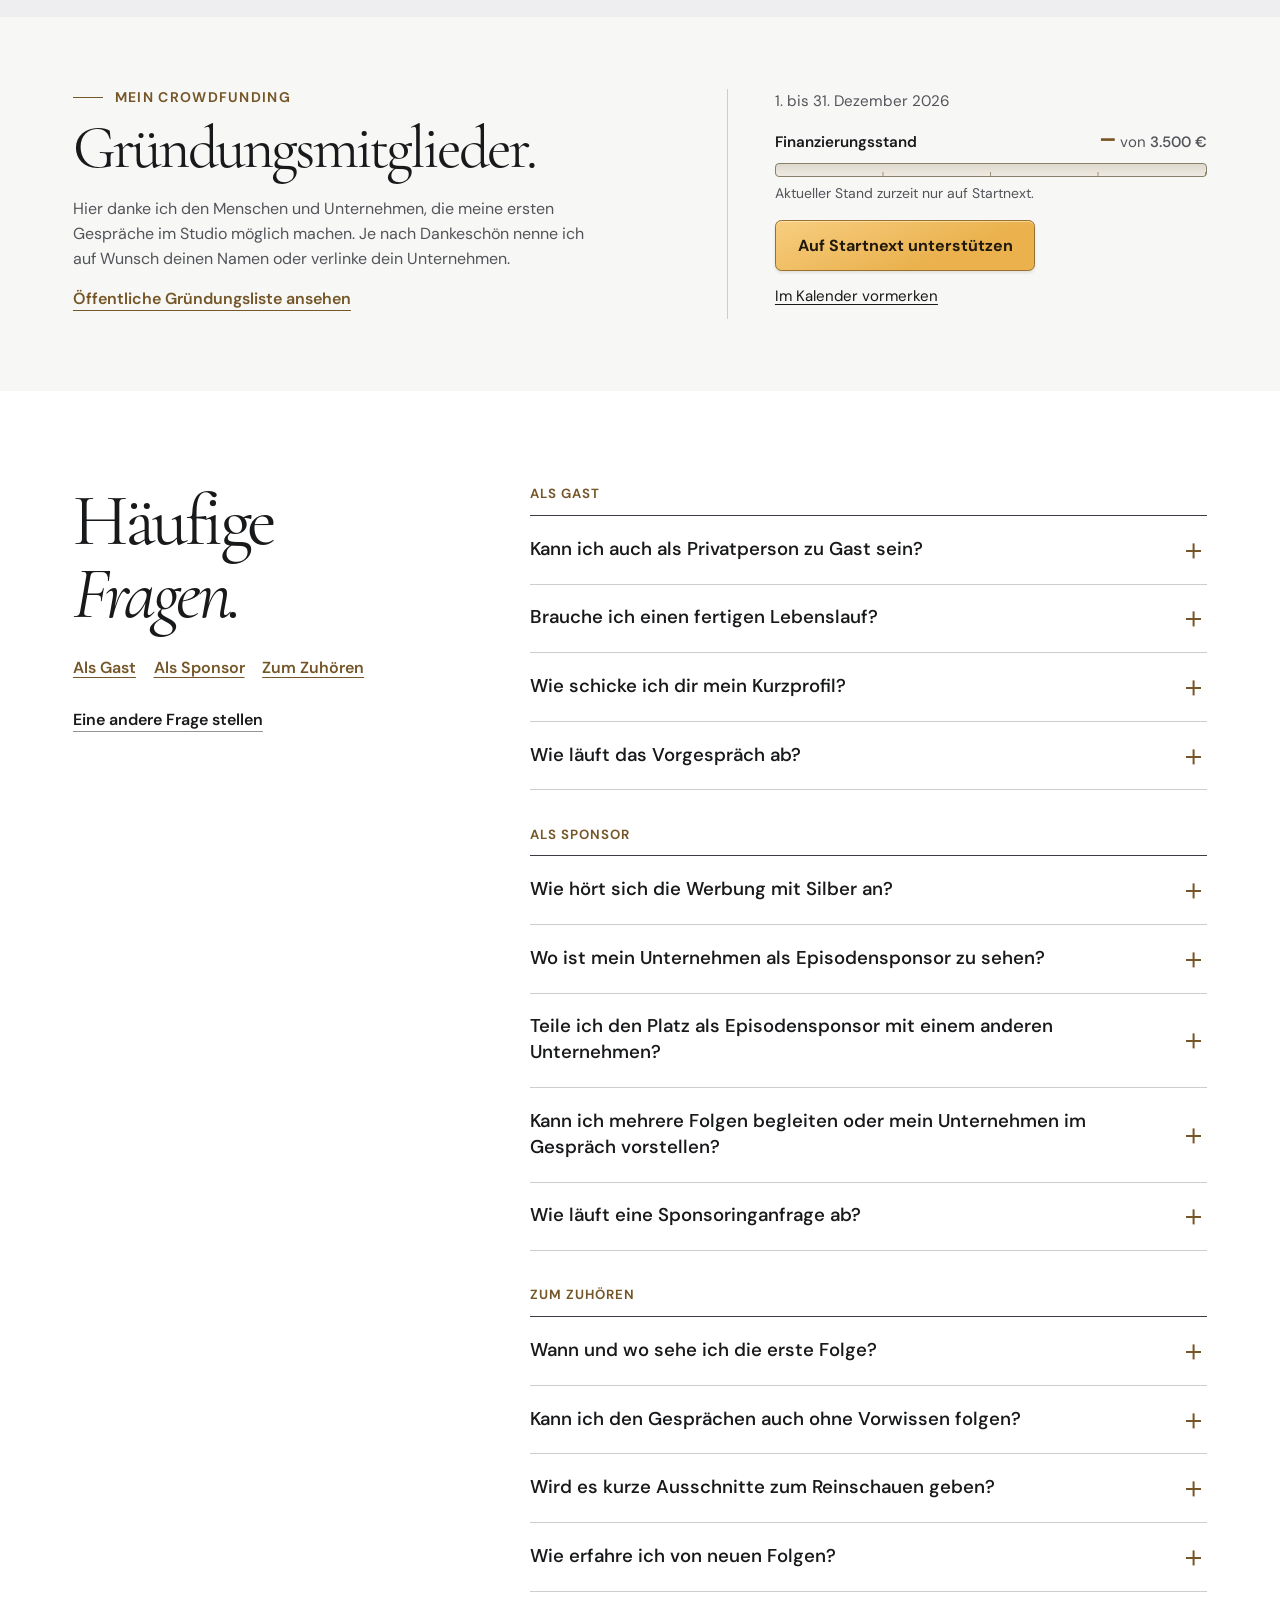
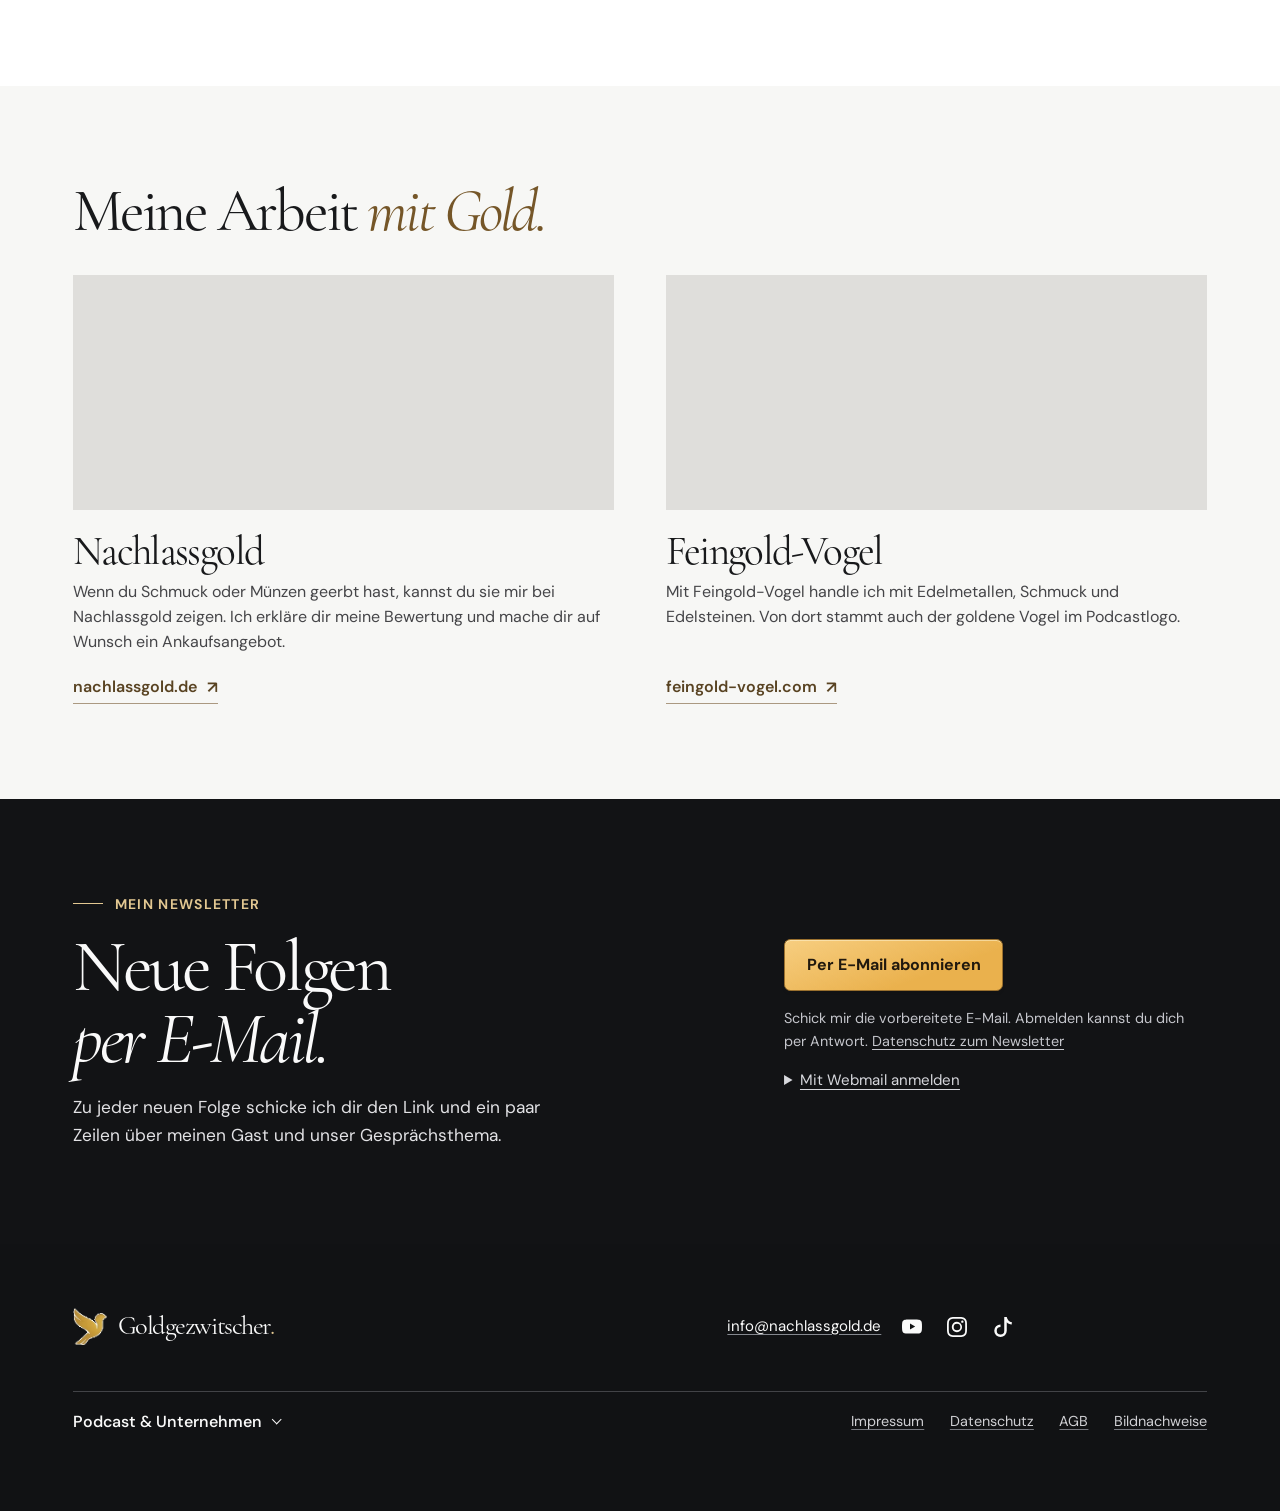
==== commit 31b57506: "Vereinfache den mobilen Podcast-Einstieg und vervollständige den Newsletter-Entwurf" ====
--- a/index.html
+++ b/index.html
@@ -17,21 +17,23 @@
     <link rel="icon" href="assets/haus-vogel.webp" type="image/webp">
     <link rel="preload" href="assets/fonts/cormorant.woff2" as="font" type="font/woff2" crossorigin>
     <link rel="preload" href="assets/fonts/cormorant-italic.woff2" as="font" type="font/woff2" crossorigin>
-    <link rel="stylesheet" href="assets/podcast.css?v=honigknopf1">
+    <link rel="stylesheet" href="assets/podcast.css?v=mobilpost1">
     <link rel="stylesheet" href="assets/faq.css?v=honig1">
     <link rel="stylesheet" href="assets/sponsoring.css?v=honigknopf1">
-    <link rel="stylesheet" href="assets/gastgeber.css?v=mobil3">
-    <link rel="stylesheet" href="assets/kampagne.css?v=skala1">
-    <script src="assets/podcast.js?v=gruendung2" defer></script>
-    <link rel="stylesheet" href="assets/footer.css?v=honig1">
+    <link rel="stylesheet" href="assets/gastgeber.css?v=mobilpost1">
+    <link rel="stylesheet" href="assets/kampagne.css?v=mobilpost1">
+    <script src="assets/podcast.js?v=mobilpost1" defer></script>
+    <link rel="stylesheet" href="assets/footer.css?v=mobilpost1">
   </head>
   <body class="page-index">
     <a class="skip" href="#inhalt">Zum Inhalt</a>
     <header class="masthead">
       <div class="container header-inner">
         <a class="brand" href="index.html" aria-label="Goldgezwitscher, Startseite"><img src="assets/haus-vogel.webp" width="37" height="40" alt=""><span>Goldgezwitscher<span class="brand-stop">.</span></span></a>
-        <a href="#gast-werden" class="button button-gold header-guest"><svg class="icon" width="20" height="20" fill="none" stroke="currentColor" stroke-width="1.65" stroke-linecap="round" stroke-linejoin="round" aria-hidden="true" viewBox="0 0 24 24"><rect x="9" y="2.5" width="6" height="12" rx="3"></rect><path d="M5.5 10.5v1a6.5 6.5 0 0 0 13 0v-1M12 18v3m-3.5 0h7"></path></svg>Gast werden</a>
-        <button class="menu-toggle" type="button" aria-controls="hauptmenue" aria-expanded="false" hidden><span>Menü</span><svg class="icon" width="20" height="20" fill="none" stroke="currentColor" stroke-width="1.65" stroke-linecap="round" stroke-linejoin="round" aria-hidden="true" viewBox="0 0 24 24"><path d="M3 8h18M3 16h18"></path></svg></button>
+        <div class="header-tools">
+          <a href="bewerben.html#anfrage" class="button button-gold header-guest"><svg class="icon" width="20" height="20" fill="none" stroke="currentColor" stroke-width="1.65" stroke-linecap="round" stroke-linejoin="round" aria-hidden="true" viewBox="0 0 24 24"><rect x="9" y="2.5" width="6" height="12" rx="3"></rect><path d="M5.5 10.5v1a6.5 6.5 0 0 0 13 0v-1M12 18v3m-3.5 0h7"></path></svg>Gast werden</a>
+          <button class="menu-toggle" type="button" aria-controls="hauptmenue" aria-expanded="false" hidden><span>Menü</span><svg class="icon" width="20" height="20" fill="none" stroke="currentColor" stroke-width="1.65" stroke-linecap="round" stroke-linejoin="round" aria-hidden="true" viewBox="0 0 24 24"><path d="M3 8h18M3 16h18"></path></svg></button>
+        </div>
         <nav id="hauptmenue" class="main-nav" aria-label="Hauptnavigation">
           <a href="#format">Der Podcast</a>
           <a href="#sponsoring">Sponsoring</a>
@@ -49,7 +51,7 @@
             <div class="hero-copy">
               <p class="eyebrow">Videopodcast über Gold und Schmuck</p>
               <h1 class="show-title" aria-label="Goldgezwitscher">Gold<em>gezwitscher<span>.</span></em></h1>
-              <p class="hero-intro">Ich bin Dietmar Vogelmann. Bei mir erzählen Goldschmiede, Händler und Sammler, wie sie zu ihrer Arbeit kamen und welches Stück ihnen bis heute im Kopf bleibt.</p>
+              <p class="hero-intro">Ich spreche mit Goldschmieden, Händlern und Sammlern über ihren Alltag und die Stücke, die sie nie vergessen.</p>
               <div class="actions hero-actions">
                 <a class="button button-gold" href="bewerben.html#anfrage">Als Gast bewerben</a>
                 <a class="button button-outline" href="#sponsoring">Sponsoring ansehen</a>
@@ -339,17 +341,22 @@
             <p class="section-lead">Zu jeder neuen Folge schicke ich dir den Link und ein paar Zeilen über meinen Gast und unser Gesprächsthema.</p>
           </div>
           <div class="newsletter-enrollment">
-            <a class="button button-gold" href="mailto:info@nachlassgold.de?subject=Anmeldung%20zum%20Goldgezwitscher-Newsletter&amp;body=Hallo%20Dietmar%2C%0D%0A%0D%0Aich%20m%C3%B6chte%20deinen%20Goldgezwitscher-Newsletter%20zu%20neuen%20Folgen%2C%20G%C3%A4sten%20und%20zum%20Crowdfunding%20erhalten.%20Bitte%20schicke%20ihn%20an%20die%20Absenderadresse%20dieser%20E-Mail.%0D%0A%0D%0AViele%20Gr%C3%BC%C3%9Fe">Per E-Mail abonnieren</a>
+            <a class="button button-gold" href="mailto:info@nachlassgold.de?subject=Anmeldung%20zum%20Goldgezwitscher-Newsletter&amp;body=Hallo%20Dietmar%2C%0D%0A%0D%0Aich%20m%C3%B6chte%20deinen%20Goldgezwitscher-Newsletter%20abonnieren.%20Ich%20freue%20mich%20auf%20neue%20Folgen%20und%20auf%20Neuigkeiten%20zu%20deinen%20G%C3%A4sten%20und%20zum%20Crowdfunding.%0D%0A%0D%0ADanke%20und%20viele%20Gr%C3%BC%C3%9Fe">Per E-Mail abonnieren</a>
             <p class="fine-print">Schick mir die vorbereitete E-Mail. Abmelden kannst du dich per Antwort. <a href="startpost-datenschutz.html">Datenschutz zum Newsletter</a></p>
             <details class="draft-text newsletter-webmail">
               <summary>Mit Webmail anmelden</summary>
-              <p>Schicke mir diesen Text an <a href="mailto:info@nachlassgold.de">info@nachlassgold.de</a>.</p>
-              <textarea id="newsletter-message" rows="6" readonly aria-label="Text für deine Newsletter-Anmeldung">Hallo Dietmar,
+              <p>Öffne eine neue Nachricht in deinem Postfach und übernimm diese Angaben.</p>
+              <dl class="draft-envelope">
+                <div><dt>An</dt><dd>info@nachlassgold.de</dd></div>
+                <div><dt>Betreff</dt><dd>Anmeldung zum Goldgezwitscher-Newsletter</dd></div>
+              </dl>
+              <label for="newsletter-message">Nachricht</label>
+              <textarea id="newsletter-message" rows="7" readonly>Hallo Dietmar,
 
-ich möchte deinen Goldgezwitscher-Newsletter zu neuen Folgen, Gästen und zum Crowdfunding erhalten. Bitte schicke ihn an die Absenderadresse dieser E-Mail.
+ich möchte deinen Goldgezwitscher-Newsletter abonnieren. Ich freue mich auf neue Folgen und auf Neuigkeiten zu deinen Gästen und zum Crowdfunding.
 
-Viele Grüße</textarea>
-              <button type="button" class="button button-paper" data-copy hidden>Anmeldetext kopieren</button>
+Danke und viele Grüße</textarea>
+              <button type="button" class="button button-paper" data-copy hidden>Nachricht kopieren</button>
               <p class="copy-status" role="status"></p>
             </details>
           </div>
--- a/assets/podcast.css
+++ b/assets/podcast.css
@@ -114,6 +114,7 @@
   min-height: 5.2rem; display: flex; align-items: center; justify-content: space-between; gap: 2rem;
   position: relative; border-bottom: 1px solid var(--dark-line);
 }
+.header-tools { display: none; }
 .brand { display: inline-flex; align-items: center; gap: .67rem; text-decoration: none; width: max-content; max-width: 100%; }
 .brand img { width: 2.12rem; height: 2.35rem; object-fit: contain; }
 .brand > span { font: 600 clamp(1.65rem, 2vw, 2.05rem)/1 var(--serif); letter-spacing: -.055em; }
@@ -251,7 +252,11 @@
 .newsletter-enrollment .fine-print { margin-top: 1rem; font-size: .9rem; color: #c5c6cc; }
 .newsletter-webmail { margin-top: .3rem; color: #d7d8dd; font-size: .94rem; }
 .draft-text summary { width: fit-content; cursor: pointer; padding-block: .72rem; text-decoration: underline; text-underline-offset: .25em; }
-.newsletter-webmail textarea { display: block; width: 100%; padding: .75rem; margin-block: .75rem; color: var(--ink); background: #fbfbfb; border: 1px solid #9b9da3; border-radius: 2px; resize: vertical; line-height: 1.5; }
+.draft-envelope { display: grid; gap: .4rem; margin-block: .85rem; }
+.draft-envelope > div { display: grid; grid-template-columns: 3.4rem minmax(0, 1fr); gap: .65rem; }
+.draft-envelope dt, .newsletter-webmail label { color: var(--gold); font-weight: 600; }
+.draft-envelope dd { overflow-wrap: anywhere; user-select: all; }
+.newsletter-webmail textarea { display: block; width: 100%; padding: .75rem; margin-block: .3rem .75rem; color: var(--ink); background: #fbfbfb; border: 1px solid #9b9da3; border-radius: 2px; resize: vertical; line-height: 1.5; }
 .newsletter-webmail .button { color: white; border-color: #98999f; }
 .newsletter-webmail .button:hover { background: #303238; }
 .newsletter-webmail .copy-status { margin-top: .6rem; }
@@ -420,13 +425,16 @@
 @media (max-width: 66rem) {
   .menu-ready { scroll-padding-top: 5.1rem; }
   .menu-ready .main-nav { max-height: calc(100dvh - 4.2rem); overflow-y: auto; }
-  .header-inner { min-height: 4.15rem; display: grid; grid-template-columns: minmax(0,1fr) auto auto; gap: 0 .55rem; }
+  .header-inner { min-height: 4.15rem; flex-wrap: wrap; align-content: center; gap: 0 .55rem; }
+  .header-tools { display: inline-flex; align-items: center; gap: .55rem; margin-inline-start: auto; }
+  .header-inner .brand, .header-tools { flex: none; }
   .brand { min-height: 2.8rem; }
   .brand img { width: 1.82rem; height: 2.05rem; }
   .menu-toggle:not([hidden]) { display: inline-flex; }
   .masthead .header-guest { display: inline-flex; }
   .main-nav .nav-guest { display: none; }
-  .main-nav { grid-column: 1/-1; width: 100%; justify-content: flex-start; flex-wrap: wrap; padding: .35rem 0 .85rem; gap: .25rem 1rem; }
+  .hero-actions .button-gold { display: none; }
+  .main-nav { width: 100%; justify-content: flex-start; flex-wrap: wrap; padding: .35rem 0 .85rem; gap: .25rem 1rem; }
   .menu-ready .main-nav { display: none; }
   .menu-ready .main-nav.is-open { display: flex; flex-direction: column; align-items: stretch; gap: .15rem; border-top: 1px solid var(--dark-line); padding-top: .5rem; }
   .menu-ready .main-nav a { min-height: 3rem; padding-inline: .55rem; }
@@ -439,16 +447,16 @@
   .hero-copy { display: contents; }
   .hero-copy > * { grid-column: 1; }
   .hero-copy .eyebrow { grid-row: 1; font-size: .72rem; letter-spacing: .11em; }
-  .hero-copy .show-title { grid-row: 2; font-size: clamp(2.8rem,14vw,5.8rem); line-height: 1; margin: .4rem 0 1rem; }
+  .hero-copy .show-title { grid-row: 2; font-size: clamp(2.1rem,14vw,5.8rem); line-height: 1; margin: .4rem 0 1rem; }
   .show-title em { display: inline; line-height: inherit; }
   .cover-portrait { position: relative; grid-row: 3; grid-column: 1; width: calc(100% + 2 * var(--gutter)); height: clamp(15rem,64vw,24rem); margin: 0 calc(-1 * var(--gutter)) 1.3rem; }
   .cover-portrait img { object-position: 50% 38%; }
   .cover-portrait::after { background: linear-gradient(0deg,#08090bc9,transparent 30%); }
   .cover-portrait figcaption { bottom: 7%; left: var(--gutter); font-size: 1.6rem; }
   .hero-intro { grid-row: 4; max-width: 35rem; }
-  .release-date { grid-row: 6; margin-top: .7rem; }
-  .hero-actions { grid-row: 5; margin: 1.05rem 0 0; }
-  .theme-player { grid-row: 7; }
+  .release-date { grid-row: 5; margin-top: .7rem; padding-inline-end: 3rem; }
+  .hero-actions { display: none; }
+  .theme-player { grid-row: 6; }
   .partner-intro, .invite-spread, .form-grid, .legal-layout { grid-template-columns: minmax(0,1fr); gap: 1.65rem; }
   .partner-intro h2 { max-width: 12em; }
   .campaign-note-inner { grid-template-columns: minmax(0, 1fr); gap: 1.5rem; }
@@ -479,15 +487,17 @@
   :root { --gutter: 1.25rem; }
   .hero-layout { padding-top: 1.8rem; }
   .hero-intro { font-size: 1.04rem; line-height: 1.5; }
-  .hero-actions { display: grid; grid-template-columns: repeat(2, minmax(0, 1fr)); gap: .5rem; }
-  .hero-actions .button { font-size: clamp(.84rem, 3.8vw, 1rem); padding-inline: .35rem; text-align: center; }
   .release-date { align-items: center; }
   .button { min-height: 3.05rem; }
   .form-row { grid-template-columns: 1fr; gap: 1.2rem; }
 }
-@media (max-width: 30rem) {
-  .header-inner { column-gap: .38rem; }
-  .masthead .header-guest { padding-inline: .7rem; font-size: .9rem; }
+@media (max-width: 36rem) {
+  .header-inner { width: calc(100% - 2 * min(var(--gutter), 4vw)); column-gap: .5rem; }
+  .header-inner .brand { gap: clamp(.25rem, 1.3vw, .45rem); }
+  .header-inner .brand img { flex: none; width: clamp(1.25rem, 6.25vw, 1.85rem); height: auto; }
+  .header-inner .brand > span { font-size: clamp(1.05rem, 5.7vw, 1.65rem); white-space: nowrap; }
+  .header-tools { gap: .375rem; }
+  .masthead .header-guest { padding-inline: clamp(.45rem, 2.4vw, .75rem); font-size: clamp(.82rem, 3.7vw, .91rem); }
   .header-guest .icon { display: none; }
   .menu-toggle { width: 2.75rem; justify-content: center; padding: 0; }
   .menu-toggle span {
@@ -498,10 +508,8 @@
 }
 @media (max-width: 355px) {
   :root { --gutter: 1rem; }
-  .header-inner .brand { gap: .4rem; }
-  .header-inner .brand > span { font-size: 1.42rem; }
-  .header-inner .brand img { width: 1.55rem; }
-  .masthead .header-guest { padding-inline: .55rem; }
+  .header-inner { width: calc(100% - 1rem); column-gap: .25rem; }
+  .masthead .header-guest { padding-inline: .35rem; }
 }
 @media (prefers-reduced-motion: reduce) {
   *, *::before, *::after { scroll-behavior: auto !important; transition: none !important; }
--- a/assets/gastgeber.css
+++ b/assets/gastgeber.css
@@ -153,3 +153,8 @@
   .company-feature h3 { font-size: clamp(1.7rem, 5.8vw, 2.2rem); }
   .company-destination { justify-self: start; overflow-wrap: anywhere; }
 }
+
+@media (max-width: 23rem) {
+  .presenter-profile { grid-template-columns: 20vw minmax(0, 1fr); column-gap: .75rem; }
+  .presenter-story h2 { font-size: min(2.5rem, 10vw); }
+}
--- a/assets/kampagne.css
+++ b/assets/kampagne.css
@@ -147,6 +147,17 @@
 .campaign-launcher:focus-visible { outline-color: var(--brass); }
 .campaign-dialog[open] + .campaign-launcher { visibility: hidden; }
 .campaign-launcher:not([hidden]) ~ .site-footer { padding-bottom: calc(3.5rem + env(safe-area-inset-bottom)); }
+@media (max-width: 760px) {
+  .campaign-launcher {
+    width: 2.75rem;
+    height: 2.75rem;
+    padding: 0;
+    border-radius: 50%;
+    background: #faf7ef;
+  }
+  .campaign-launcher svg { width: 1.25rem; height: 1.25rem; }
+  .campaign-launcher span { display: none; }
+}
 @media (max-width: 48rem), (max-height: 32rem) {
   body:has(.inquiry-form :is(input, select, textarea):focus) .campaign-launcher { visibility: hidden; }
 }
--- a/assets/footer.css
+++ b/assets/footer.css
@@ -77,14 +77,14 @@
   .footer-identity { grid-template-columns: minmax(0, 1fr) auto; gap: .3rem .5rem; padding-bottom: .6rem; }
   .footer-identity .regional { grid-column: 2; }
   .footer-identity .regional img { width: clamp(6.75rem, 24vw, 8rem); }
-  .footer-contact { grid-column: 1/-1; justify-content: space-between; }
+  .footer-contact { grid-column: 1/-1; min-width: 0; flex-wrap: wrap; justify-content: space-between; }
   .footer-channels { gap: 0; }
   .footer-bottom { flex-direction: column; align-items: stretch; gap: 0; }
-  .footer-directory nav { max-width: 29rem; }
+  .footer-directory nav { max-width: 29rem; grid-template-columns: repeat(auto-fit, minmax(min(100%, 9.5rem), 1fr)); }
   .footer-legal { justify-content: flex-start; column-gap: 1.1rem; }
 }
 @media (max-width: 23rem) {
-  .footer-contact { min-width: 0; flex-wrap: wrap; gap: 0 .4rem; }
+  .footer-contact { gap: 0 .4rem; }
   .footer-identity .brand { gap: .4rem; }
   .footer-identity .brand img { width: 1.52rem; height: 1.8rem; }
   .footer-identity .brand > span { font-size: 1.38rem; }
